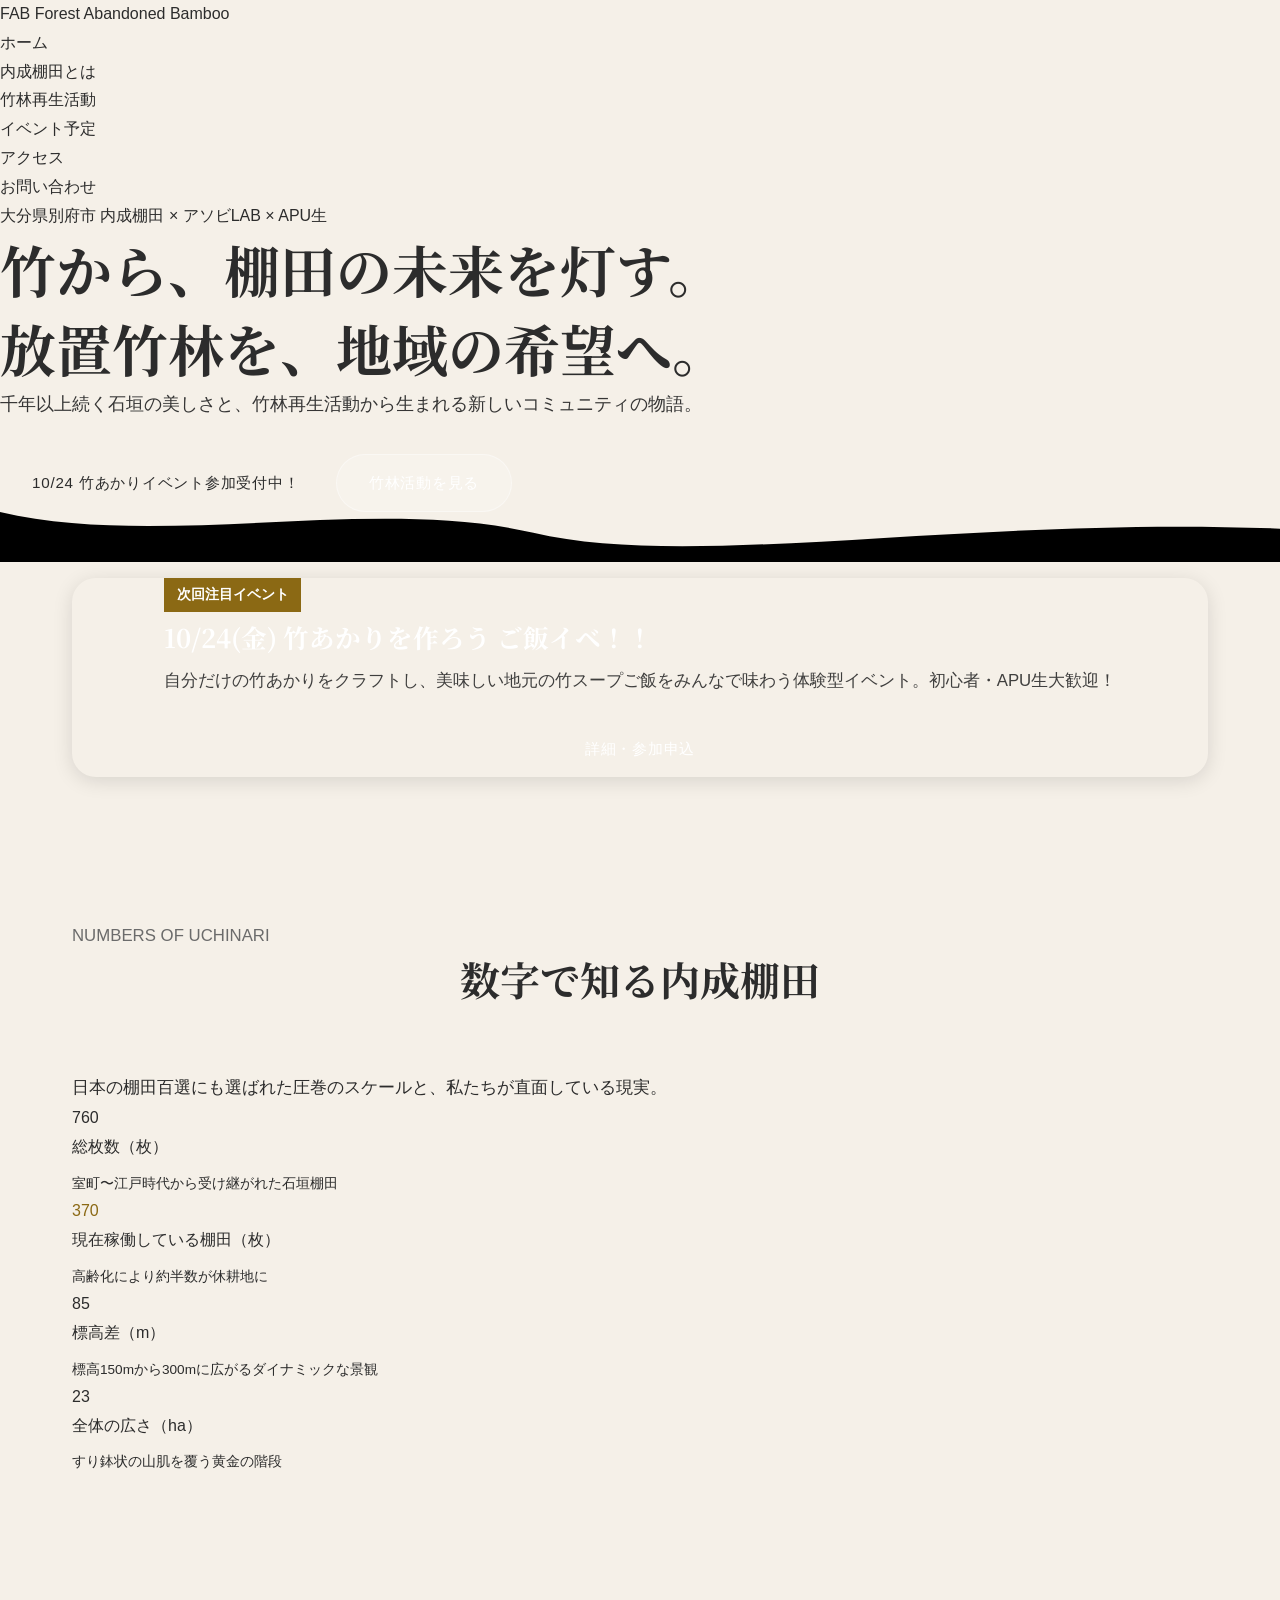
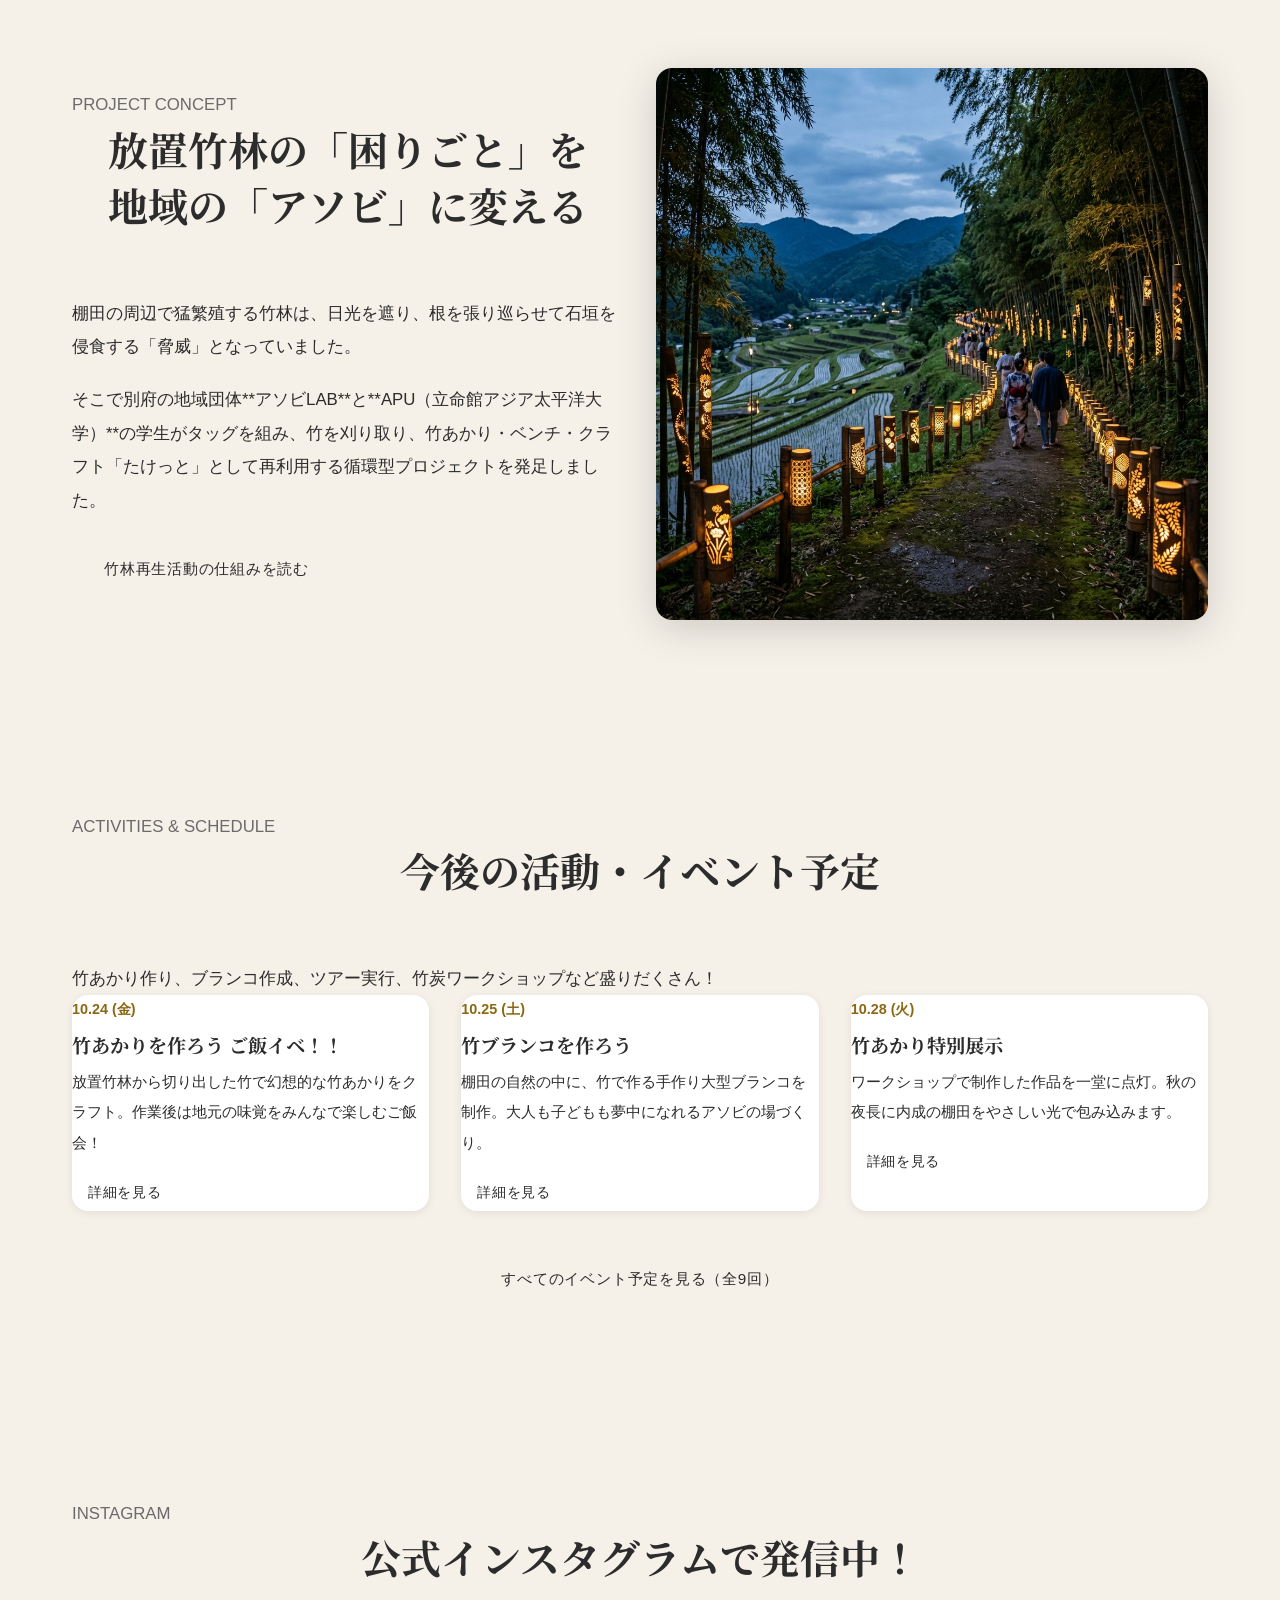
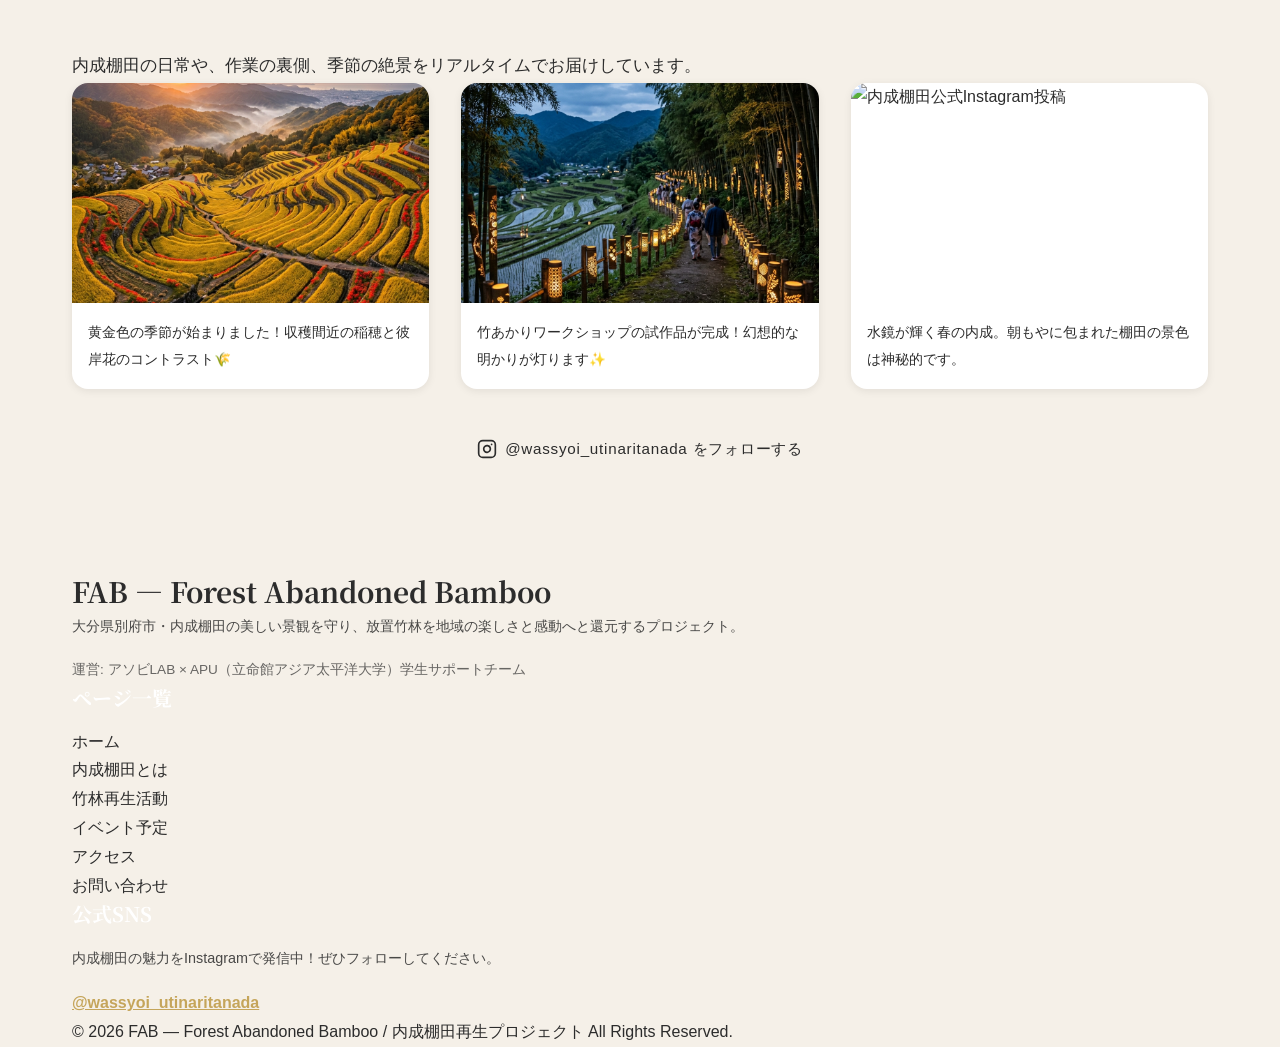
==== index.html @ a8ba5d4e "Add files via upload" ====
<!DOCTYPE html>
<html lang="ja">
<head>
  <meta charset="UTF-8">
  <meta name="viewport" content="width=device-width, initial-scale=1.0">
  <title>FAB - Forest Abandoned Bamboo | 内成棚田と竹林再生の未来</title>
  <meta name="description" content="大分県別府市・内成棚田の魅力を発信。アソビLABとAPU生が取り組む放置竹林再生と、美しい日本の原風景を未来へつなぐプロジェクト。">
  <link rel="preconnect" href="https://fonts.googleapis.com">
  <link rel="preconnect" href="https://fonts.gstatic.com" crossorigin>
  <link href="https://fonts.googleapis.com/css2?family=Noto+Serif+JP:wght@400;600;700&family=Plus+Jakarta+Sans:wght@400;600;700&display=swap" rel="stylesheet">
  <link rel="stylesheet" href="css/reset.css">
  <link rel="stylesheet" href="css/style.css">
  <link rel="stylesheet" href="css/animations.css">
  <link rel="stylesheet" href="css/responsive.css">
</head>
<body>

  <!-- Site Header -->
  <header class="site-header">
    <div class="header-container">
      <a href="index.html" class="site-logo">
        <span class="logo-main">FAB</span>
        <span class="logo-sub">Forest Abandoned Bamboo</span>
      </a>
      <button class="hamburger" aria-label="メニューを開く">
        <span></span>
        <span></span>
        <span></span>
      </button>
      <nav class="site-nav">
        <ul>
          <li><a href="index.html" class="active">ホーム</a></li>
          <li><a href="about.html">内成棚田とは</a></li>
          <li><a href="bamboo.html">竹林再生活動</a></li>
          <li><a href="events.html">イベント予定</a></li>
          <li><a href="access.html">アクセス</a></li>
          <li><a href="contact.html">お問い合わせ</a></li>
        </ul>
      </nav>
    </div>
  </header>

  <!-- Hero Section with Slideshow -->
  <section class="hero-section">
    <div class="hero-slideshow">
      <div class="slide active" style="background-image: url('images/seasons/autumn.png');"></div>
      <div class="slide" style="background-image: url('images/bamboo/lanterns.png');"></div>
      <div class="slide" style="background-image: url('images/seasons/spring.png');"></div>
    </div>
    <div class="hero-overlay"></div>
    <div class="hero-content fade-in">
      <span class="hero-subtitle">大分県別府市 内成棚田 × アソビLAB × APU生</span>
      <h1 class="hero-title">竹から、棚田の未来を灯す。<br>放置竹林を、地域の希望へ。</h1>
      <p style="margin-bottom: 2rem; font-size: 1.1rem; opacity: 0.95;">千年以上続く石垣の美しさと、竹林再生活動から生まれる新しいコミュニティの物語。</p>
      <div class="hero-cta-group">
        <a href="events.html" class="btn btn-accent pulse-badge">10/24 竹あかりイベント参加受付中！</a>
        <a href="bamboo.html" class="btn btn-secondary" style="background: rgba(255,255,255,0.2); color:#fff; border:1px solid rgba(255,255,255,0.4);">竹林活動を見る</a>
      </div>
    </div>
  </section>

  <!-- Section Divider SVG -->
  <div class="mountain-divider">
    <svg viewBox="0 0 1200 120" preserveAspectRatio="none" style="width: 100%; height: 50px; fill: var(--color-bg-light); display: block;">
      <path d="M0,0 C150,90 350,-40 500,50 C650,140 900,10 1200,40 L1200,120 L0,120 Z"></path>
    </svg>
  </div>

  <!-- Featured Notice / Banner -->
  <section class="section" style="padding-top: 1rem; padding-bottom: 3rem;">
    <div class="container">
      <div class="event-featured-box fade-in" style="background: linear-gradient(135deg, var(--color-primary-dark), var(--color-primary)); color: #fff; padding: var(--spacing-lg); border-radius: var(--radius-lg); display: flex; flex-direction: column; md:flex-direction: row; align-items: center; justify-content: space-between; gap: 1.5rem; box-shadow: var(--shadow-md);">
        <div>
          <span style="background: var(--color-accent); color: #fff; padding: 0.3rem 0.8rem; border-radius: var(--radius-pill); font-size: 0.85rem; font-weight: 700; display: inline-block; margin-bottom: 0.5rem;">次回注目イベント</span>
          <h2 style="font-size: 1.6rem; color: #fff; margin-bottom: 0.5rem;">10/24(金) 竹あかりを作ろう ご飯イベ！！</h2>
          <p style="opacity: 0.9;">自分だけの竹あかりをクラフトし、美味しい地元の竹スープご飯をみんなで味わう体験型イベント。初心者・APU生大歓迎！</p>
        </div>
        <a href="events.html" class="btn btn-accent" style="white-space: nowrap;">詳細・参加申込</a>
      </div>
    </div>
  </section>

  <!-- Uchinari Stats Section -->
  <section class="section">
    <div class="container">
      <div class="section-title-wrap fade-in">
        <span class="section-subtitle">NUMBERS OF UCHINARI</span>
        <h2 class="section-title">数字で知る内成棚田</h2>
        <p class="section-desc">日本の棚田百選にも選ばれた圧巻のスケールと、私たちが直面している現実。</p>
      </div>

      <div class="grid-4">
        <div class="stat-card fade-in fade-in-delay-1">
          <div class="stat-number" data-target="1300">0</div>
          <div class="stat-label">総枚数（枚）</div>
          <p style="font-size: 0.85rem; color: var(--color-text-muted); margin-top: 0.5rem;">室町〜江戸時代から受け継がれた石垣棚田</p>
        </div>
        <div class="stat-card fade-in fade-in-delay-2" style="border-top-color: var(--color-accent);">
          <div class="stat-number" data-target="650" style="color: var(--color-accent);">0</div>
          <div class="stat-label">現在稼働している棚田（枚）</div>
          <p style="font-size: 0.85rem; color: var(--color-text-muted); margin-top: 0.5rem;">高齢化により約半数が休耕地に</p>
        </div>
        <div class="stat-card fade-in fade-in-delay-3">
          <div class="stat-number" data-target="150">0</div>
          <div class="stat-label">標高差（m）</div>
          <p style="font-size: 0.85rem; color: var(--color-text-muted); margin-top: 0.5rem;">標高150mから300mに広がるダイナミックな景観</p>
        </div>
        <div class="stat-card fade-in fade-in-delay-4">
          <div class="stat-number" data-target="42">0</div>
          <div class="stat-label">全体の広さ（ha）</div>
          <p style="font-size: 0.85rem; color: var(--color-text-muted); margin-top: 0.5rem;">すり鉢状の山肌を覆う黄金の階段</p>
        </div>
      </div>
    </div>
  </section>

  <!-- Problem & Solution Concept Section -->
  <section class="section" style="background-color: var(--color-bg-light);">
    <div class="container">
      <div class="grid-2" style="align-items: center;">
        <div class="fade-in">
          <span class="section-subtitle">PROJECT CONCEPT</span>
          <h2 class="section-title">放置竹林の「困りごと」を<br>地域の「アソビ」に変える</h2>
          <p style="margin-bottom: 1.2rem;">棚田の周辺で猛繁殖する竹林は、日光を遮り、根を張り巡らせて石垣を侵食する「脅威」となっていました。</p>
          <p style="margin-bottom: 1.5rem;">そこで別府の地域団体**アソビLAB**と**APU（立命館アジア太平洋大学）**の学生がタッグを組み、竹を刈り取り、竹あかり・ベンチ・クラフト「たけっと」として再利用する循環型プロジェクトを発足しました。</p>
          <a href="bamboo.html" class="btn btn-primary">竹林再生活動の仕組みを読む</a>
        </div>
        <div class="fade-in fade-in-delay-2">
          <img src="images/bamboo/lanterns.png" alt="竹あかりの温かい光" style="width:100%; border-radius: var(--radius-md); box-shadow: var(--shadow-lg);">
        </div>
      </div>
    </div>
  </section>

  <!-- Upcoming Events Overview Section -->
  <section class="section">
    <div class="container">
      <div class="section-title-wrap fade-in">
        <span class="section-subtitle">ACTIVITIES & SCHEDULE</span>
        <h2 class="section-title">今後の活動・イベント予定</h2>
        <p class="section-desc">竹あかり作り、ブランコ作成、ツアー実行、竹炭ワークショップなど盛りだくさん！</p>
      </div>

      <div class="grid-3">
        <div class="card fade-in fade-in-delay-1">
          <div class="card-body">
            <span style="color: var(--color-accent); font-weight: 700; font-size: 0.9rem;">10.24 (金)</span>
            <h3 style="font-size: 1.2rem; margin: 0.5rem 0;">竹あかりを作ろう ご飯イベ！！</h3>
            <p style="font-size: 0.95rem; color: var(--color-text-muted); margin-bottom: 1rem;">放置竹林から切り出した竹で幻想的な竹あかりをクラフト。作業後は地元の味覚をみんなで楽しむご飯会！</p>
            <a href="events.html" class="btn btn-secondary" style="font-size: 0.85rem; padding: 0.4rem 1rem;">詳細を見る</a>
          </div>
        </div>

        <div class="card fade-in fade-in-delay-2">
          <div class="card-body">
            <span style="color: var(--color-accent); font-weight: 700; font-size: 0.9rem;">10.25 (土)</span>
            <h3 style="font-size: 1.2rem; margin: 0.5rem 0;">竹ブランコを作ろう</h3>
            <p style="font-size: 0.95rem; color: var(--color-text-muted); margin-bottom: 1rem;">棚田の自然の中に、竹で作る手作り大型ブランコを制作。大人も子どもも夢中になれるアソビの場づくり。</p>
            <a href="events.html" class="btn btn-secondary" style="font-size: 0.85rem; padding: 0.4rem 1rem;">詳細を見る</a>
          </div>
        </div>

        <div class="card fade-in fade-in-delay-3">
          <div class="card-body">
            <span style="color: var(--color-accent); font-weight: 700; font-size: 0.9rem;">10.28 (火)</span>
            <h3 style="font-size: 1.2rem; margin: 0.5rem 0;">竹あかり特別展示</h3>
            <p style="font-size: 0.95rem; color: var(--color-text-muted); margin-bottom: 1rem;">ワークショップで制作した作品を一堂に点灯。秋の夜長に内成の棚田をやさしい光で包み込みます。</p>
            <a href="events.html" class="btn btn-secondary" style="font-size: 0.85rem; padding: 0.4rem 1rem;">詳細を見る</a>
          </div>
        </div>
      </div>

      <div style="text-align: center; margin-top: 2.5rem;" class="fade-in">
        <a href="events.html" class="btn btn-primary">すべてのイベント予定を見る（全9回）</a>
      </div>
    </div>
  </section>

  <!-- Instagram Section -->
  <section class="section" style="background: var(--color-bg-light);">
    <div class="container">
      <div class="section-title-wrap fade-in">
        <span class="section-subtitle">INSTAGRAM</span>
        <h2 class="section-title">公式インスタグラムで発信中！</h2>
        <p class="section-desc">内成棚田の日常や、作業の裏側、季節の絶景をリアルタイムでお届けしています。</p>
      </div>

      <div class="grid-3 fade-in" style="margin-bottom: 2rem;">
        <div style="background: #fff; border-radius: var(--radius-md); overflow: hidden; box-shadow: var(--shadow-sm);">
          <img src="images/seasons/autumn.png" alt="内成棚田公式Instagram投稿" style="width: 100%; height: 220px; object-fit: cover;">
          <div style="padding: 1rem;">
            <p style="font-size: 0.85rem; color: var(--color-text-muted);">黄金色の季節が始まりました！収穫間近の稲穂と彼岸花のコントラスト🌾</p>
          </div>
        </div>
        <div style="background: #fff; border-radius: var(--radius-md); overflow: hidden; box-shadow: var(--shadow-sm);">
          <img src="images/bamboo/lanterns.png" alt="内成棚田公式Instagram投稿" style="width: 100%; height: 220px; object-fit: cover;">
          <div style="padding: 1rem;">
            <p style="font-size: 0.85rem; color: var(--color-text-muted);">竹あかりワークショップの試作品が完成！幻想的な明かりが灯ります✨</p>
          </div>
        </div>
        <div style="background: #fff; border-radius: var(--radius-md); overflow: hidden; box-shadow: var(--shadow-sm);">
          <img src="images/seasons/spring.png" alt="内成棚田公式Instagram投稿" style="width: 100%; height: 220px; object-fit: cover;">
          <div style="padding: 1rem;">
            <p style="font-size: 0.85rem; color: var(--color-text-muted);">水鏡が輝く春の内成。朝もやに包まれた棚田の景色は神秘的です。</p>
          </div>
        </div>
      </div>

      <div style="text-align: center;" class="fade-in">
        <a href="https://www.instagram.com/wassyoi_utinaritanada/" target="_blank" rel="noopener noreferrer" class="btn btn-accent" style="display: inline-flex; align-items: center; gap: 0.5rem;">
          <svg width="20" height="20" viewBox="0 0 24 24" fill="none" stroke="currentColor" stroke-width="2" stroke-linecap="round" stroke-linejoin="round"><rect x="2" y="2" width="20" height="20" rx="5" ry="5"></rect><path d="M16 11.37A4 4 0 1 1 12.63 8 4 4 0 0 1 16 11.37z"></path><line x1="17.5" y1="6.5" x2="17.51" y2="6.5"></line></svg>
          @wassyoi_utinaritanada をフォローする
        </a>
      </div>
    </div>
  </section>

  <!-- Site Footer -->
  <footer class="site-footer">
    <div class="container">
      <div class="footer-grid">
        <div>
          <h3 class="footer-title">FAB — Forest Abandoned Bamboo</h3>
          <p style="font-size: 0.9rem; opacity: 0.85; margin-bottom: 1rem;">
            大分県別府市・内成棚田の美しい景観を守り、放置竹林を地域の楽しさと感動へと還元するプロジェクト。
          </p>
          <p style="font-size: 0.85rem; opacity: 0.7;">運営: アソビLAB × APU（立命館アジア太平洋大学）学生サポートチーム</p>
        </div>
        <div>
          <h4 style="color: #fff; margin-bottom: 1rem;">ページ一覧</h4>
          <ul class="footer-links">
            <li><a href="index.html">ホーム</a></li>
            <li><a href="about.html">内成棚田とは</a></li>
            <li><a href="bamboo.html">竹林再生活動</a></li>
            <li><a href="events.html">イベント予定</a></li>
            <li><a href="access.html">アクセス</a></li>
            <li><a href="contact.html">お問い合わせ</a></li>
          </ul>
        </div>
        <div>
          <h4 style="color: #fff; margin-bottom: 1rem;">公式SNS</h4>
          <p style="font-size: 0.9rem; opacity: 0.85; margin-bottom: 1rem;">内成棚田の魅力をInstagramで発信中！ぜひフォローしてください。</p>
          <a href="https://www.instagram.com/wassyoi_utinaritanada/" target="_blank" rel="noopener noreferrer" style="color: var(--color-accent-light); font-weight: 700; text-decoration: underline;">
            @wassyoi_utinaritanada
          </a>
        </div>
      </div>
      <div class="footer-bottom">
        &copy; 2026 FAB — Forest Abandoned Bamboo / 内成棚田再生プロジェクト All Rights Reserved.
      </div>
    </div>
  </footer>

  <script src="js/main.js"></script>
</body>
</html>
---- css/style.css ----
/* ============================================
   FAB — Forest Abandoned Bamboo
   Design System & Main Styles
   ============================================ */

/* --- Design Tokens --- */
:root {
  /* Colors */
  --color-primary: #2D5016;
  --color-primary-light: #5A8F3C;
  --color-primary-lighter: #7AB556;
  --color-bamboo: #6B9B37;
  --color-accent: #8B6914;
  --color-accent-light: #C5A55A;
  --color-bg-main: #F5F0E8;
  --color-bg-sub: #EAF2E3;
  --color-bg-dark: #1a2e0a;
  --color-text: #2C2C2C;
  --color-text-light: #6B6B6B;
  --color-white: #FFFFFF;
  --color-gold: #C5A55A;
  --color-red: #C44D3E;

  /* Typography */
  --font-serif: 'Noto Serif JP', serif;
  --font-sans: 'Noto Sans JP', sans-serif;
  --font-display: 'Playfair Display', serif;

  /* Spacing */
  --space-xs: 0.5rem;
  --space-sm: 1rem;
  --space-md: 2rem;
  --space-lg: 4rem;
  --space-xl: 6rem;
  --space-xxl: 8rem;

  /* Shadows */
  --shadow-sm: 0 2px 8px rgba(0,0,0,0.08);
  --shadow-md: 0 4px 20px rgba(0,0,0,0.12);
  --shadow-lg: 0 8px 40px rgba(0,0,0,0.16);

  /* Border Radius */
  --radius-sm: 8px;
  --radius-md: 16px;
  --radius-lg: 24px;
  --radius-full: 9999px;

  /* Transitions */
  --transition-fast: 0.2s ease;
  --transition-normal: 0.4s ease;
  --transition-slow: 0.6s ease;
}

/* --- Base --- */
body {
  font-family: var(--font-sans);
  font-weight: 400;
  color: var(--color-text);
  background-color: var(--color-bg-main);
  font-size: 16px;
  overflow-x: hidden;
}

/* --- Typography --- */
h1, h2, h3, h4 {
  font-family: var(--font-serif);
  font-weight: 700;
  line-height: 1.4;
}

h1 { font-size: clamp(2rem, 5vw, 3.5rem); }
h2 { font-size: clamp(1.5rem, 3.5vw, 2.5rem); }
h3 { font-size: clamp(1.2rem, 2.5vw, 1.75rem); }
h4 { font-size: clamp(1rem, 2vw, 1.25rem); }

p {
  font-size: clamp(0.9rem, 1.5vw, 1.05rem);
  line-height: 2;
  color: var(--color-text);
}

.text-en {
  font-family: var(--font-display);
  font-style: italic;
  color: var(--color-primary-light);
  letter-spacing: 0.05em;
}

.text-accent {
  color: var(--color-accent);
  font-weight: 700;
}

.text-center { text-align: center; }
.text-gold { color: var(--color-gold); }

/* --- Layout --- */
.container {
  max-width: 1200px;
  margin: 0 auto;
  padding: 0 var(--space-md);
}

.container--narrow {
  max-width: 800px;
}

.section {
  padding: var(--space-xl) 0;
  position: relative;
}

.section--cream {
  background-color: var(--color-bg-main);
}

.section--green {
  background-color: var(--color-bg-sub);
}

.section--dark {
  background-color: var(--color-bg-dark);
  color: var(--color-white);
}

.section--dark p {
  color: rgba(255,255,255,0.85);
}

/* --- Section Title --- */
.section-title {
  text-align: center;
  margin-bottom: var(--space-lg);
}

.section-title__en {
  font-family: var(--font-display);
  font-size: clamp(0.85rem, 1.5vw, 1rem);
  color: var(--color-primary-light);
  letter-spacing: 0.15em;
  text-transform: uppercase;
  display: block;
  margin-bottom: var(--space-xs);
  font-style: italic;
}

.section-title__jp {
  font-family: var(--font-serif);
  font-size: clamp(1.5rem, 3.5vw, 2.5rem);
  color: var(--color-primary);
  display: block;
  position: relative;
}

.section-title__jp::after {
  content: '';
  display: block;
  width: 60px;
  height: 3px;
  background: linear-gradient(90deg, var(--color-bamboo), var(--color-accent-light));
  margin: var(--space-sm) auto 0;
  border-radius: var(--radius-full);
}

.section--dark .section-title__jp {
  color: var(--color-white);
}

.section--dark .section-title__en {
  color: var(--color-accent-light);
}

.section-subtitle {
  text-align: center;
  font-size: clamp(0.9rem, 1.5vw, 1.05rem);
  color: var(--color-text-light);
  margin-top: calc(-1 * var(--space-md));
  margin-bottom: var(--space-lg);
  line-height: 1.8;
}

/* --- Navigation --- */
.nav {
  position: fixed;
  top: 0;
  left: 0;
  right: 0;
  z-index: 1000;
  transition: background-color var(--transition-normal), box-shadow var(--transition-normal);
  padding: var(--space-sm) 0;
}

.nav--scrolled {
  background-color: rgba(255, 255, 255, 0.95);
  backdrop-filter: blur(10px);
  box-shadow: var(--shadow-sm);
  padding: var(--space-xs) 0;
}

.nav__inner {
  max-width: 1200px;
  margin: 0 auto;
  padding: 0 var(--space-md);
  display: flex;
  align-items: center;
  justify-content: space-between;
}

.nav__logo {
  display: flex;
  align-items: baseline;
  gap: 0.5rem;
  z-index: 1001;
}

.nav__logo-en {
  font-family: var(--font-display);
  font-size: 1.8rem;
  font-weight: 700;
  color: var(--color-white);
  letter-spacing: 0.05em;
  transition: color var(--transition-normal);
}

.nav--scrolled .nav__logo-en {
  color: var(--color-primary);
}

.nav__logo-jp {
  font-family: var(--font-sans);
  font-size: 0.75rem;
  color: rgba(255,255,255,0.8);
  transition: color var(--transition-normal);
}

.nav--scrolled .nav__logo-jp {
  color: var(--color-text-light);
}

.nav__list {
  display: flex;
  gap: var(--space-md);
}

.nav__link {
  font-size: 0.9rem;
  font-weight: 500;
  color: var(--color-white);
  position: relative;
  padding: 0.25rem 0;
  transition: color var(--transition-fast);
}

.nav--scrolled .nav__link {
  color: var(--color-text);
}

.nav__link::after {
  content: '';
  position: absolute;
  bottom: 0;
  left: 0;
  width: 0;
  height: 2px;
  background: var(--color-bamboo);
  transition: width var(--transition-normal);
}

.nav__link:hover::after,
.nav__link--active::after {
  width: 100%;
}

.nav__link:hover {
  color: var(--color-bamboo);
}

/* Hamburger */
.nav__hamburger {
  display: none;
  flex-direction: column;
  gap: 5px;
  z-index: 1001;
  padding: 8px;
}

.nav__hamburger span {
  display: block;
  width: 24px;
  height: 2px;
  background-color: var(--color-white);
  transition: all var(--transition-normal);
}

.nav--scrolled .nav__hamburger span {
  background-color: var(--color-text);
}

.nav__hamburger.active span:nth-child(1) {
  transform: rotate(45deg) translate(5px, 5px);
}

.nav__hamburger.active span:nth-child(2) {
  opacity: 0;
}

.nav__hamburger.active span:nth-child(3) {
  transform: rotate(-45deg) translate(5px, -5px);
}

/* --- Hero --- */
.hero {
  position: relative;
  height: 100vh;
  min-height: 600px;
  display: flex;
  align-items: center;
  justify-content: center;
  overflow: hidden;
}

.hero__slide {
  position: absolute;
  top: 0;
  left: 0;
  width: 100%;
  height: 100%;
  background-size: cover;
  background-position: center;
  opacity: 0;
  transition: opacity 1.5s ease;
}

.hero__slide.active {
  opacity: 1;
}

.hero__overlay {
  position: absolute;
  top: 0;
  left: 0;
  width: 100%;
  height: 100%;
  background: linear-gradient(
    to bottom,
    rgba(0,0,0,0.3) 0%,
    rgba(0,0,0,0.1) 40%,
    rgba(0,0,0,0.4) 100%
  );
  z-index: 1;
}

.hero__content {
  position: relative;
  z-index: 2;
  text-align: center;
  color: var(--color-white);
  padding: var(--space-md);
}

.hero__title {
  font-family: var(--font-serif);
  font-size: clamp(2rem, 6vw, 4rem);
  font-weight: 700;
  line-height: 1.4;
  text-shadow: 0 2px 20px rgba(0,0,0,0.3);
  margin-bottom: var(--space-sm);
  letter-spacing: 0.1em;
}

.hero__subtitle {
  font-family: var(--font-sans);
  font-size: clamp(1rem, 2vw, 1.3rem);
  font-weight: 300;
  text-shadow: 0 1px 10px rgba(0,0,0,0.3);
  letter-spacing: 0.15em;
  margin-bottom: var(--space-xs);
}

.hero__logo-text {
  font-family: var(--font-display);
  font-size: clamp(1.2rem, 2.5vw, 1.8rem);
  font-weight: 400;
  font-style: italic;
  color: var(--color-accent-light);
  text-shadow: 0 1px 10px rgba(0,0,0,0.3);
  margin-top: var(--space-sm);
}

.hero__scroll {
  position: absolute;
  bottom: 40px;
  left: 50%;
  transform: translateX(-50%);
  z-index: 2;
  display: flex;
  flex-direction: column;
  align-items: center;
  gap: 8px;
  color: var(--color-white);
  font-size: 0.75rem;
  letter-spacing: 0.1em;
}

.hero__scroll-arrow {
  width: 20px;
  height: 20px;
  border-right: 2px solid var(--color-white);
  border-bottom: 2px solid var(--color-white);
  transform: rotate(45deg);
  animation: bounce 2s infinite;
}

/* Page Hero (smaller) */
.hero--page {
  height: 50vh;
  min-height: 400px;
}

.hero--page .hero__title {
  font-size: clamp(1.8rem, 4vw, 3rem);
}

/* --- Wave Divider --- */
.wave-divider {
  position: relative;
  width: 100%;
  overflow: hidden;
  line-height: 0;
  margin-top: -1px;
}

.wave-divider svg {
  width: 100%;
  height: 80px;
  display: block;
}

/* --- Cards --- */
.card-grid {
  display: grid;
  grid-template-columns: repeat(auto-fit, minmax(320px, 1fr));
  gap: var(--space-md);
}

.card-grid--3 {
  grid-template-columns: repeat(3, 1fr);
}

.card {
  background: var(--color-white);
  border-radius: var(--radius-md);
  overflow: hidden;
  box-shadow: var(--shadow-sm);
  transition: transform var(--transition-normal), box-shadow var(--transition-normal);
}

.card:hover {
  transform: translateY(-8px);
  box-shadow: var(--shadow-lg);
}

.card__image {
  width: 100%;
  height: 220px;
  object-fit: cover;
}

.card__body {
  padding: var(--space-md);
}

.card__tag {
  display: inline-block;
  font-size: 0.75rem;
  font-weight: 500;
  padding: 4px 12px;
  border-radius: var(--radius-full);
  background: var(--color-bg-sub);
  color: var(--color-primary);
  margin-bottom: var(--space-xs);
}

.card__title {
  font-family: var(--font-serif);
  font-size: 1.2rem;
  margin-bottom: var(--space-xs);
  color: var(--color-primary);
}

.card__text {
  font-size: 0.9rem;
  color: var(--color-text-light);
  line-height: 1.8;
}

.card__link {
  display: inline-flex;
  align-items: center;
  gap: 6px;
  margin-top: var(--space-sm);
  color: var(--color-primary-light);
  font-weight: 500;
  font-size: 0.9rem;
  transition: gap var(--transition-fast);
}

.card__link:hover {
  gap: 12px;
}

.card__link::after {
  content: '→';
}

/* --- Buttons --- */
.btn {
  display: inline-flex;
  align-items: center;
  justify-content: center;
  gap: 8px;
  padding: 14px 32px;
  border-radius: var(--radius-full);
  font-weight: 500;
  font-size: 0.95rem;
  transition: all var(--transition-normal);
  cursor: pointer;
  letter-spacing: 0.05em;
}

.btn--primary {
  background: var(--color-primary);
  color: var(--color-white);
}

.btn--primary:hover {
  background: var(--color-primary-light);
  transform: translateY(-2px);
  box-shadow: 0 4px 15px rgba(45, 80, 22, 0.3);
}

.btn--accent {
  background: linear-gradient(135deg, var(--color-accent), var(--color-gold));
  color: var(--color-white);
}

.btn--accent:hover {
  transform: translateY(-2px);
  box-shadow: 0 4px 15px rgba(139, 105, 20, 0.3);
}

.btn--outline {
  border: 2px solid var(--color-primary);
  color: var(--color-primary);
  background: transparent;
}

.btn--outline:hover {
  background: var(--color-primary);
  color: var(--color-white);
}

.btn--large {
  padding: 18px 48px;
  font-size: 1.1rem;
}

.btn--white {
  background: var(--color-white);
  color: var(--color-primary);
}

.btn--white:hover {
  background: var(--color-bg-sub);
  transform: translateY(-2px);
}

.btn-group {
  display: flex;
  gap: var(--space-sm);
  justify-content: center;
  flex-wrap: wrap;
}

/* --- Stats / Counter --- */
.stats {
  display: grid;
  grid-template-columns: repeat(4, 1fr);
  gap: var(--space-md);
  text-align: center;
}

.stat__number {
  font-family: var(--font-display);
  font-size: clamp(2.5rem, 5vw, 4rem);
  font-weight: 700;
  color: var(--color-primary);
  line-height: 1.2;
}

.stat__unit {
  font-family: var(--font-sans);
  font-size: 1rem;
  color: var(--color-primary-light);
}

.stat__label {
  font-size: 0.9rem;
  color: var(--color-text-light);
  margin-top: var(--space-xs);
}

.section--dark .stat__number {
  color: var(--color-accent-light);
}

.section--dark .stat__unit {
  color: var(--color-white);
}

.section--dark .stat__label {
  color: rgba(255,255,255,0.7);
}

/* --- Event Banner --- */
.event-banner {
  background: linear-gradient(135deg, var(--color-primary) 0%, var(--color-bamboo) 100%);
  border-radius: var(--radius-lg);
  padding: var(--space-lg);
  color: var(--color-white);
  text-align: center;
  position: relative;
  overflow: hidden;
}

.event-banner::before {
  content: '🎋';
  position: absolute;
  top: -20px;
  right: -20px;
  font-size: 120px;
  opacity: 0.1;
}

.event-banner__date {
  font-family: var(--font-display);
  font-size: clamp(1rem, 2vw, 1.3rem);
  color: var(--color-accent-light);
  margin-bottom: var(--space-xs);
}

.event-banner__title {
  font-family: var(--font-serif);
  font-size: clamp(1.5rem, 3.5vw, 2.5rem);
  margin-bottom: var(--space-sm);
}

.event-banner__text {
  font-size: 1rem;
  opacity: 0.9;
  margin-bottom: var(--space-md);
  line-height: 1.8;
}

/* --- Timeline --- */
.timeline {
  position: relative;
  padding: var(--space-md) 0;
}

.timeline::before {
  content: '';
  position: absolute;
  left: 50%;
  top: 0;
  bottom: 0;
  width: 2px;
  background: linear-gradient(to bottom, var(--color-bamboo), var(--color-accent-light));
  transform: translateX(-50%);
}

.timeline__item {
  display: flex;
  align-items: flex-start;
  margin-bottom: var(--space-lg);
  position: relative;
}

.timeline__item:nth-child(odd) {
  flex-direction: row-reverse;
}

.timeline__dot {
  position: absolute;
  left: 50%;
  transform: translateX(-50%);
  width: 16px;
  height: 16px;
  border-radius: 50%;
  background: var(--color-bamboo);
  border: 3px solid var(--color-white);
  box-shadow: var(--shadow-sm);
  z-index: 1;
}

.timeline__content {
  width: 45%;
  background: var(--color-white);
  border-radius: var(--radius-md);
  padding: var(--space-md);
  box-shadow: var(--shadow-sm);
}

.timeline__year {
  font-family: var(--font-display);
  font-size: 1.5rem;
  color: var(--color-primary-light);
  margin-bottom: var(--space-xs);
}

/* --- Schedule --- */
.schedule {
  background: var(--color-white);
  border-radius: var(--radius-lg);
  overflow: hidden;
  box-shadow: var(--shadow-md);
}

.schedule__month {
  padding: var(--space-sm) var(--space-md);
  background: var(--color-primary);
  color: var(--color-white);
  font-family: var(--font-serif);
  font-size: 1.2rem;
}

.schedule__item {
  display: flex;
  align-items: center;
  gap: var(--space-md);
  padding: var(--space-sm) var(--space-md);
  border-bottom: 1px solid rgba(0,0,0,0.05);
  transition: background var(--transition-fast);
}

.schedule__item:hover {
  background: var(--color-bg-sub);
}

.schedule__item--highlight {
  background: linear-gradient(90deg, rgba(107, 155, 55, 0.1) 0%, transparent 100%);
  border-left: 4px solid var(--color-bamboo);
}

.schedule__date {
  font-family: var(--font-display);
  font-size: 1.3rem;
  font-weight: 700;
  color: var(--color-primary);
  min-width: 60px;
  text-align: center;
}

.schedule__info {
  flex: 1;
}

.schedule__event-name {
  font-weight: 700;
  font-size: 1rem;
}

.schedule__event-tag {
  display: inline-block;
  font-size: 0.7rem;
  padding: 2px 8px;
  border-radius: var(--radius-full);
  background: var(--color-red);
  color: var(--color-white);
  margin-left: 8px;
  font-weight: 700;
}

.schedule__event-desc {
  font-size: 0.85rem;
  color: var(--color-text-light);
}

/* --- Photo Band --- */
.photo-band {
  display: flex;
  gap: var(--space-sm);
  overflow-x: auto;
  padding: var(--space-sm) 0;
  scroll-snap-type: x mandatory;
  -webkit-overflow-scrolling: touch;
}

.photo-band::-webkit-scrollbar {
  display: none;
}

.photo-band__item {
  flex: 0 0 300px;
  height: 200px;
  border-radius: var(--radius-md);
  overflow: hidden;
  scroll-snap-align: start;
  position: relative;
}

.photo-band__item img {
  width: 100%;
  height: 100%;
  object-fit: cover;
  transition: transform var(--transition-slow);
}

.photo-band__item:hover img {
  transform: scale(1.05);
}

.photo-band__label {
  position: absolute;
  bottom: 0;
  left: 0;
  right: 0;
  padding: var(--space-xs) var(--space-sm);
  background: linear-gradient(transparent, rgba(0,0,0,0.6));
  color: var(--color-white);
  font-size: 0.85rem;
}

/* --- Parallax Section --- */
.parallax {
  background-attachment: fixed;
  background-size: cover;
  background-position: center;
  min-height: 400px;
  display: flex;
  align-items: center;
  justify-content: center;
  position: relative;
}

.parallax__overlay {
  position: absolute;
  inset: 0;
  background: rgba(0,0,0,0.45);
}

.parallax__content {
  position: relative;
  z-index: 1;
  text-align: center;
  color: var(--color-white);
  padding: var(--space-lg) var(--space-md);
}

.parallax__content h2 {
  font-size: clamp(1.5rem, 4vw, 2.5rem);
  margin-bottom: var(--space-sm);
  text-shadow: 0 2px 10px rgba(0,0,0,0.3);
}

.parallax__content p {
  color: rgba(255,255,255,0.9);
  font-size: clamp(1rem, 1.8vw, 1.2rem);
}

/* --- Intro Text --- */
.intro {
  text-align: center;
  padding: var(--space-xl) var(--space-md);
}

.intro__text {
  font-family: var(--font-serif);
  font-size: clamp(1rem, 2vw, 1.3rem);
  line-height: 2.5;
  color: var(--color-text);
  letter-spacing: 0.1em;
}

.intro__text span {
  color: var(--color-primary);
  font-weight: 700;
}

/* --- Feature Image + Text --- */
.feature {
  display: grid;
  grid-template-columns: 1fr 1fr;
  gap: var(--space-lg);
  align-items: center;
  margin-bottom: var(--space-xl);
}

.feature--reverse {
  direction: rtl;
}

.feature--reverse > * {
  direction: ltr;
}

.feature__image {
  border-radius: var(--radius-lg);
  overflow: hidden;
  box-shadow: var(--shadow-md);
}

.feature__image img {
  width: 100%;
  height: 400px;
  object-fit: cover;
  transition: transform var(--transition-slow);
}

.feature__image:hover img {
  transform: scale(1.03);
}

.feature__text h3 {
  color: var(--color-primary);
  margin-bottom: var(--space-sm);
}

/* --- Instagram CTA --- */
.instagram-cta {
  display: flex;
  align-items: center;
  justify-content: center;
  gap: var(--space-sm);
  padding: var(--space-md);
  background: linear-gradient(135deg, #f09433, #e6683c, #dc2743, #cc2366, #bc1888);
  border-radius: var(--radius-md);
  color: var(--color-white);
  font-weight: 500;
  transition: transform var(--transition-fast), box-shadow var(--transition-fast);
}

.instagram-cta:hover {
  transform: translateY(-3px);
  box-shadow: var(--shadow-lg);
}

.instagram-cta__icon {
  width: 28px;
  height: 28px;
}

/* --- Footer --- */
.footer {
  background-color: var(--color-bg-dark);
  color: rgba(255,255,255,0.8);
  padding: var(--space-xl) 0 var(--space-md);
}

.footer__inner {
  display: grid;
  grid-template-columns: 2fr 1fr 1fr;
  gap: var(--space-lg);
  margin-bottom: var(--space-lg);
}

.footer__logo-en {
  font-family: var(--font-display);
  font-size: 2rem;
  font-weight: 700;
  color: var(--color-white);
  display: block;
  margin-bottom: var(--space-xs);
}

.footer__logo-jp {
  font-size: 0.8rem;
  color: rgba(255,255,255,0.5);
  display: block;
  margin-bottom: var(--space-sm);
}

.footer__desc {
  font-size: 0.85rem;
  line-height: 1.8;
  color: rgba(255,255,255,0.6);
}

.footer__nav h3,
.footer__links h3 {
  font-size: 0.9rem;
  font-weight: 700;
  color: var(--color-white);
  margin-bottom: var(--space-sm);
}

.footer__nav ul li,
.footer__links ul li {
  margin-bottom: var(--space-xs);
}

.footer__nav a,
.footer__links a {
  font-size: 0.85rem;
  color: rgba(255,255,255,0.6);
  transition: color var(--transition-fast);
}

.footer__nav a:hover,
.footer__links a:hover {
  color: var(--color-bamboo);
}

.footer__bottom {
  border-top: 1px solid rgba(255,255,255,0.1);
  padding-top: var(--space-md);
  text-align: center;
  font-size: 0.8rem;
  color: rgba(255,255,255,0.4);
}

/* --- Misc --- */
.badge {
  display: inline-flex;
  align-items: center;
  gap: 6px;
  padding: 6px 16px;
  border-radius: var(--radius-full);
  font-size: 0.8rem;
  font-weight: 500;
}

.badge--gold {
  background: linear-gradient(135deg, var(--color-gold), #D4AF37);
  color: var(--color-white);
}

.badge--green {
  background: var(--color-bg-sub);
  color: var(--color-primary);
}

.concept-image {
  border-radius: var(--radius-lg);
  overflow: hidden;
  box-shadow: var(--shadow-lg);
  border: 4px solid var(--color-white);
}

.concept-image img {
  width: 100%;
  height: auto;
}

/* Image placeholder for user photos */
.img-placeholder {
  width: 100%;
  height: 100%;
  background: linear-gradient(135deg, var(--color-bg-sub) 0%, var(--color-bg-main) 100%);
  display: flex;
  align-items: center;
  justify-content: center;
  color: var(--color-text-light);
  font-size: 0.9rem;
}

/* Highlight box */
.highlight-box {
  background: var(--color-white);
  border-radius: var(--radius-md);
  padding: var(--space-md);
  border-left: 4px solid var(--color-bamboo);
  box-shadow: var(--shadow-sm);
}

.highlight-box--warning {
  border-left-color: var(--color-red);
  background: #FFF8F6;
}

/* Grid utilities */
.grid-2 {
  display: grid;
  grid-template-columns: 1fr 1fr;
  gap: var(--space-md);
}

.grid-3 {
  display: grid;
  grid-template-columns: repeat(3, 1fr);
  gap: var(--space-md);
}
---- css/animations.css ----
/* ============================================
   FAB — Forest Abandoned Bamboo
   Animations & Keyframes
   ============================================ */

/* Fade In Base */
.fade-in {
  opacity: 0;
  transform: translateY(30px);
  transition: opacity 0.8s cubic-bezier(0.16, 1, 0.3, 1), transform 0.8s cubic-bezier(0.16, 1, 0.3, 1);
}

.fade-in.is-visible {
  opacity: 1;
  transform: translateY(0);
}

/* Stagger Delays for Grid Items */
.fade-in-delay-1 { transition-delay: 0.1s; }
.fade-in-delay-2 { transition-delay: 0.2s; }
.fade-in-delay-3 { transition-delay: 0.3s; }
.fade-in-delay-4 { transition-delay: 0.4s; }

/* Pulse Animation for Highlights */
@keyframes pulseGlow {
  0% {
    box-shadow: 0 0 0 0 rgba(199, 107, 36, 0.4);
  }
  70% {
    box-shadow: 0 0 0 15px rgba(199, 107, 36, 0);
  }
  100% {
    box-shadow: 0 0 0 0 rgba(199, 107, 36, 0);
  }
}

.pulse-badge {
  animation: pulseGlow 2s infinite;
}

/* Floating Leaf Animation */
@keyframes floatSoft {
  0%, 100% { transform: translateY(0) rotate(0deg); }
  50% { transform: translateY(-10px) rotate(3deg); }
}

.floating-element {
  animation: floatSoft 4s ease-in-out infinite;
}
---- css/responsive.css ----
/* ============================================
   FAB — Forest Abandoned Bamboo
   Responsive Stylesheet
   ============================================ */

/* Mobile First Adjustments */
@media (max-width: 768px) {
  .site-nav {
    display: none;
    position: absolute;
    top: 100%;
    left: 0;
    width: 100%;
    background-color: rgba(255, 255, 255, 0.98);
    backdrop-filter: blur(10px);
    padding: var(--spacing-md);
    box-shadow: var(--shadow-md);
  }

  .site-nav.is-active {
    display: block;
  }

  .site-nav ul {
    flex-direction: column;
    gap: var(--spacing-sm);
  }

  .hamburger {
    display: flex;
  }

  .hero-title {
    font-size: 2.2rem;
  }

  .section-title {
    font-size: 1.8rem;
  }

  .grid-2, .grid-3, .grid-4 {
    grid-template-columns: 1fr;
  }

  .stat-number {
    font-size: 2.5rem;
  }

  .cta-box {
    padding: var(--spacing-md);
  }

  .timeline::before {
    left: 20px;
  }

  .timeline-item {
    padding-left: 50px;
  }

  .timeline-marker {
    left: 12px;
  }
}

@media (min-width: 769px) and (max-width: 1024px) {
  .grid-3, .grid-4 {
    grid-template-columns: repeat(2, 1fr);
  }
}
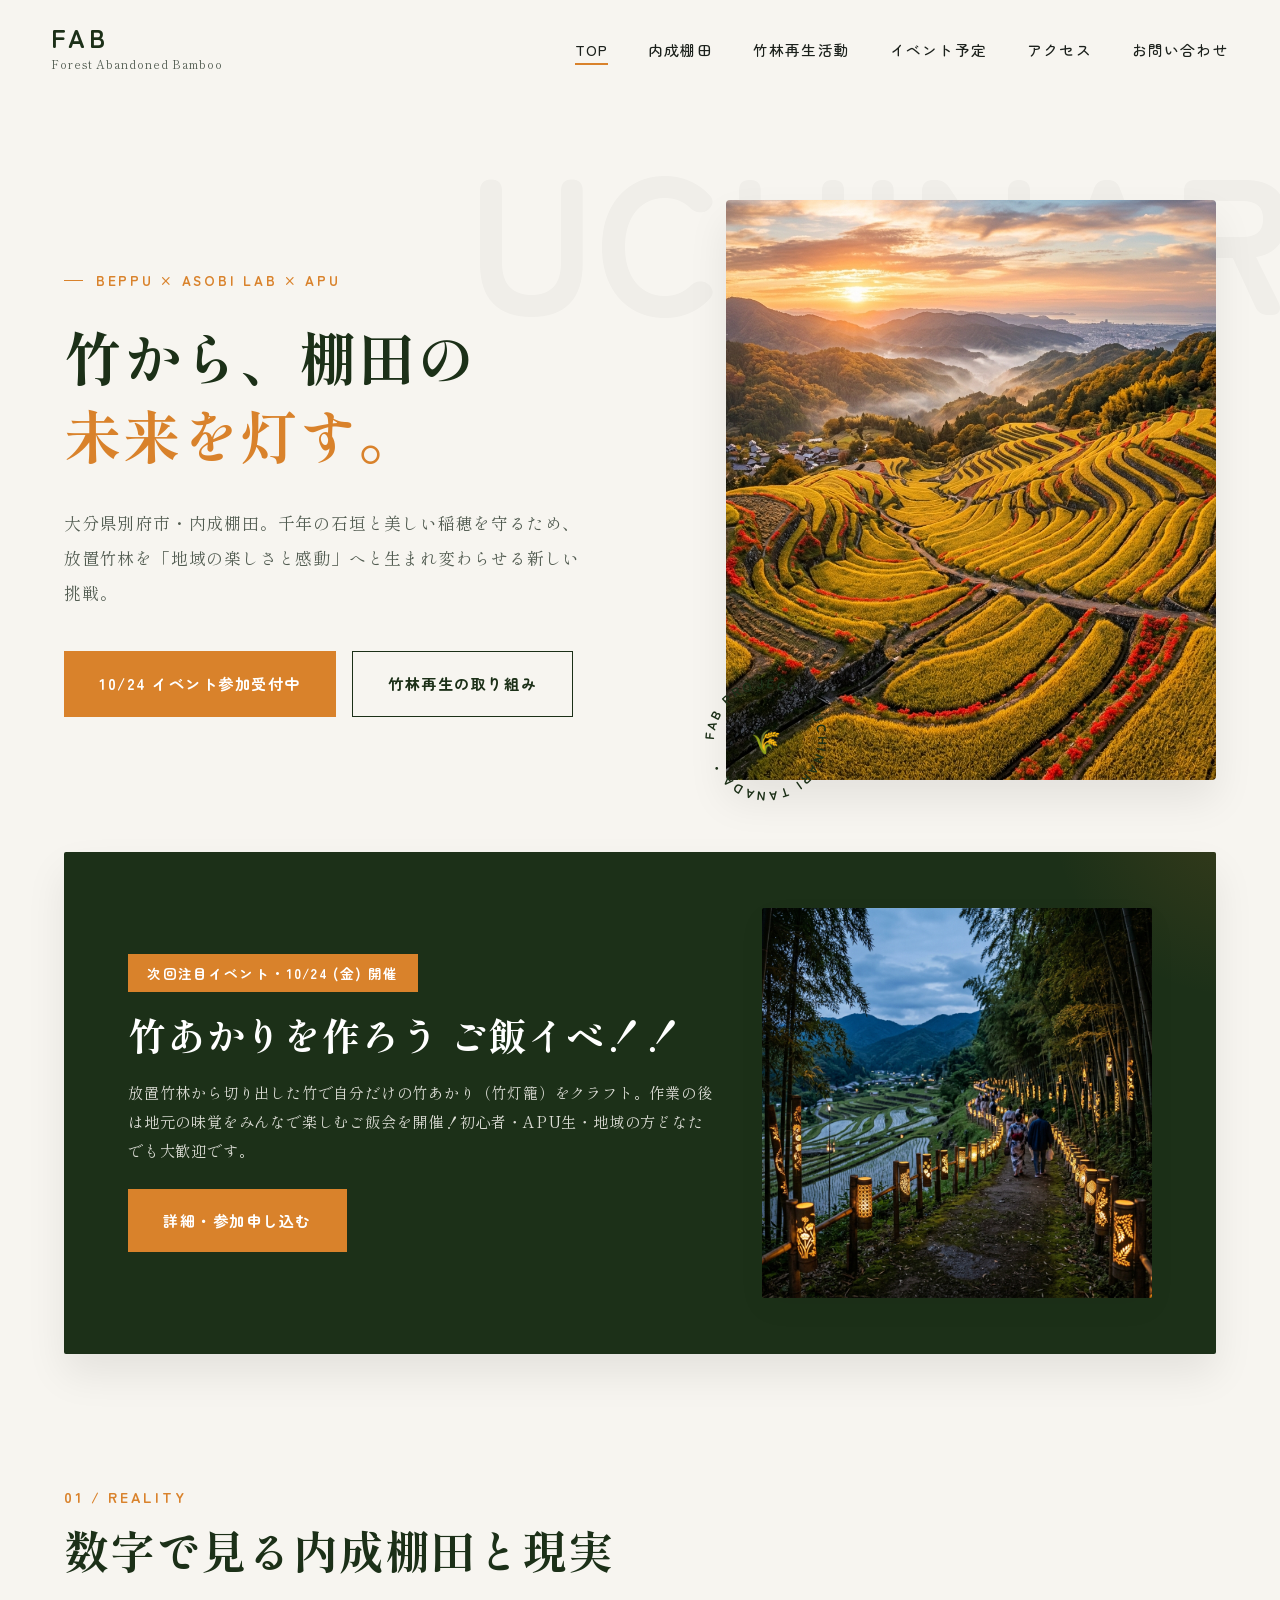
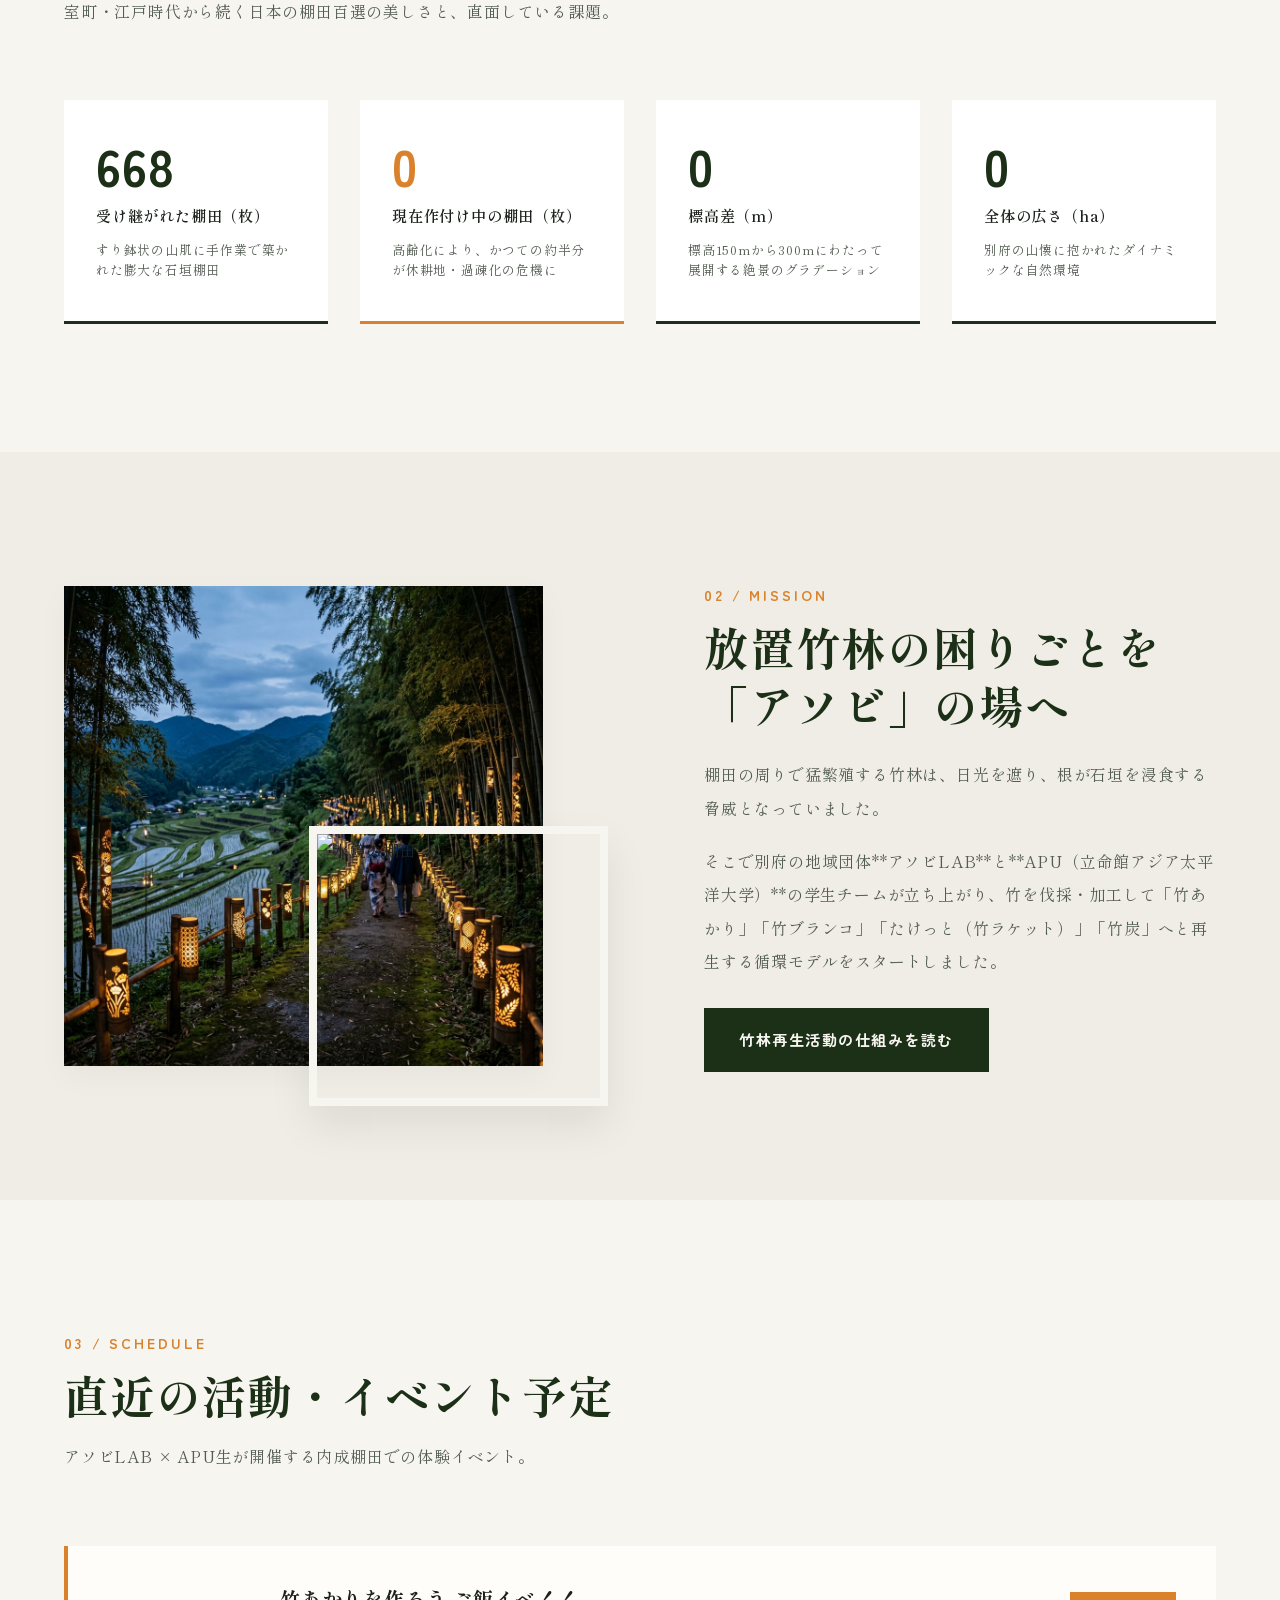
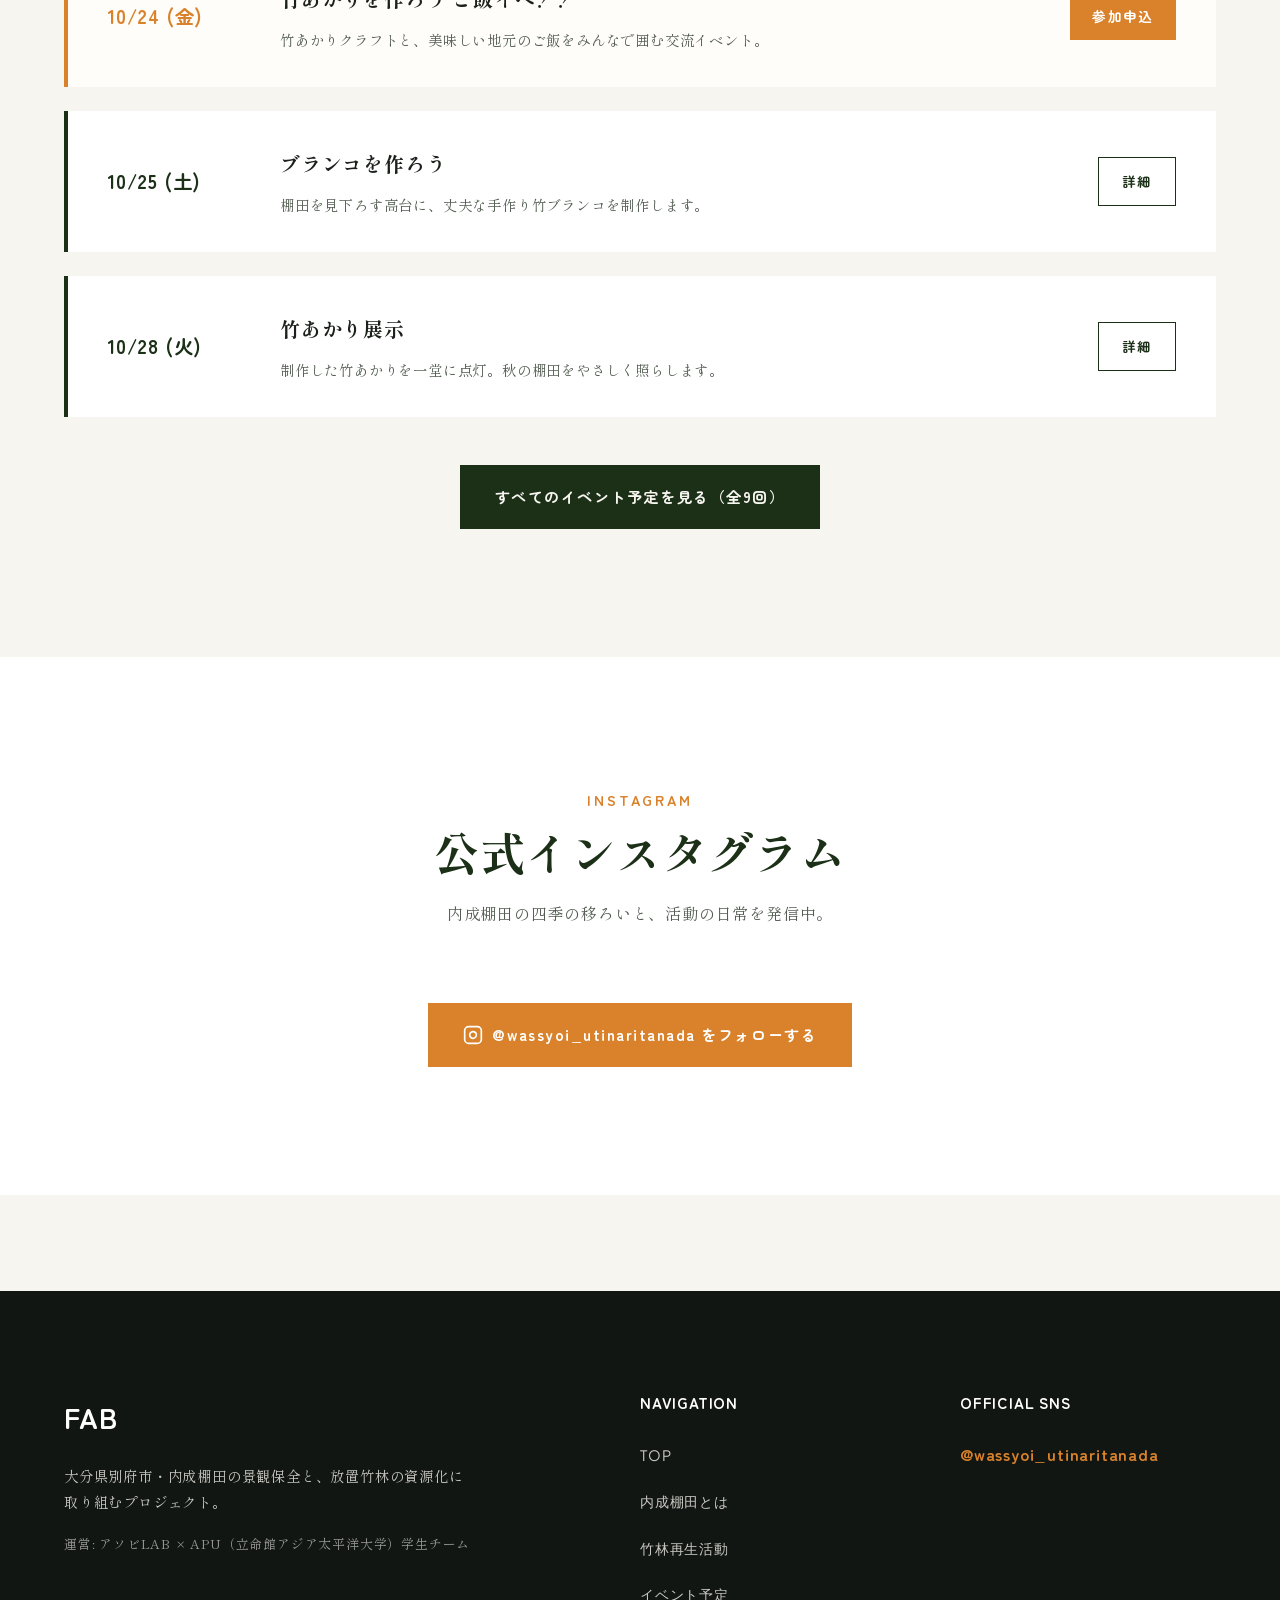
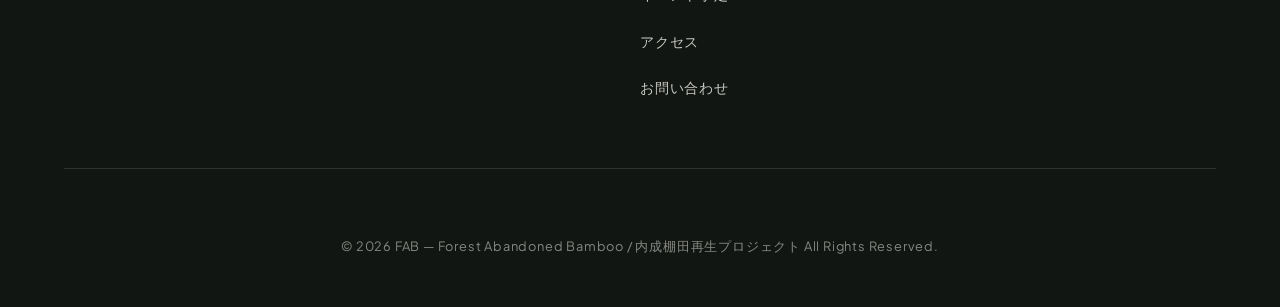
==== commit 96da054c: "Add files via upload" ====
--- a/index.html
+++ b/index.html
@@ -3,11 +3,8 @@
 <head>
   <meta charset="UTF-8">
   <meta name="viewport" content="width=device-width, initial-scale=1.0">
-  <title>FAB - Forest Abandoned Bamboo | 内成棚田と竹林再生の未来</title>
-  <meta name="description" content="大分県別府市・内成棚田の魅力を発信。アソビLABとAPU生が取り組む放置竹林再生と、美しい日本の原風景を未来へつなぐプロジェクト。">
-  <link rel="preconnect" href="https://fonts.googleapis.com">
-  <link rel="preconnect" href="https://fonts.gstatic.com" crossorigin>
-  <link href="https://fonts.googleapis.com/css2?family=Noto+Serif+JP:wght@400;600;700&family=Plus+Jakarta+Sans:wght@400;600;700&display=swap" rel="stylesheet">
+  <title>FAB — Forest Abandoned Bamboo | 内成棚田 × アソビLAB × APU</title>
+  <meta name="description" content="大分県別府市・内成棚田。日本の棚田百選の絶景を守り、放置竹林をアソビと感動へと還流するアソビLABとAPU生のプロジェクト。">
   <link rel="stylesheet" href="css/reset.css">
   <link rel="stylesheet" href="css/style.css">
   <link rel="stylesheet" href="css/animations.css">
@@ -22,15 +19,15 @@
         <span class="logo-main">FAB</span>
         <span class="logo-sub">Forest Abandoned Bamboo</span>
       </a>
-      <button class="hamburger" aria-label="メニューを開く">
+      <button class="hamburger" aria-label="メニュー">
         <span></span>
         <span></span>
         <span></span>
       </button>
       <nav class="site-nav">
         <ul>
-          <li><a href="index.html" class="active">ホーム</a></li>
-          <li><a href="about.html">内成棚田とは</a></li>
+          <li><a href="index.html" class="active">TOP</a></li>
+          <li><a href="about.html">内成棚田</a></li>
           <li><a href="bamboo.html">竹林再生活動</a></li>
           <li><a href="events.html">イベント予定</a></li>
           <li><a href="access.html">アクセス</a></li>
@@ -40,196 +37,233 @@
     </div>
   </header>
 
-  <!-- Hero Section with Slideshow -->
-  <section class="hero-section">
-    <div class="hero-slideshow">
-      <div class="slide active" style="background-image: url('images/seasons/autumn.png');"></div>
-      <div class="slide" style="background-image: url('images/bamboo/lanterns.png');"></div>
-      <div class="slide" style="background-image: url('images/seasons/spring.png');"></div>
-    </div>
-    <div class="hero-overlay"></div>
-    <div class="hero-content fade-in">
-      <span class="hero-subtitle">大分県別府市 内成棚田 × アソビLAB × APU生</span>
-      <h1 class="hero-title">竹から、棚田の未来を灯す。<br>放置竹林を、地域の希望へ。</h1>
-      <p style="margin-bottom: 2rem; font-size: 1.1rem; opacity: 0.95;">千年以上続く石垣の美しさと、竹林再生活動から生まれる新しいコミュニティの物語。</p>
-      <div class="hero-cta-group">
-        <a href="events.html" class="btn btn-accent pulse-badge">10/24 竹あかりイベント参加受付中！</a>
-        <a href="bamboo.html" class="btn btn-secondary" style="background: rgba(255,255,255,0.2); color:#fff; border:1px solid rgba(255,255,255,0.4);">竹林活動を見る</a>
-      </div>
-    </div>
-  </section>
-
-  <!-- Section Divider SVG -->
-  <div class="mountain-divider">
-    <svg viewBox="0 0 1200 120" preserveAspectRatio="none" style="width: 100%; height: 50px; fill: var(--color-bg-light); display: block;">
-      <path d="M0,0 C150,90 350,-40 500,50 C650,140 900,10 1200,40 L1200,120 L0,120 Z"></path>
-    </svg>
-  </div>
-
-  <!-- Featured Notice / Banner -->
-  <section class="section" style="padding-top: 1rem; padding-bottom: 3rem;">
-    <div class="container">
-      <div class="event-featured-box fade-in" style="background: linear-gradient(135deg, var(--color-primary-dark), var(--color-primary)); color: #fff; padding: var(--spacing-lg); border-radius: var(--radius-lg); display: flex; flex-direction: column; md:flex-direction: row; align-items: center; justify-content: space-between; gap: 1.5rem; box-shadow: var(--shadow-md);">
-        <div>
-          <span style="background: var(--color-accent); color: #fff; padding: 0.3rem 0.8rem; border-radius: var(--radius-pill); font-size: 0.85rem; font-weight: 700; display: inline-block; margin-bottom: 0.5rem;">次回注目イベント</span>
-          <h2 style="font-size: 1.6rem; color: #fff; margin-bottom: 0.5rem;">10/24(金) 竹あかりを作ろう ご飯イベ！！</h2>
-          <p style="opacity: 0.9;">自分だけの竹あかりをクラフトし、美味しい地元の竹スープご飯をみんなで味わう体験型イベント。初心者・APU生大歓迎！</p>
-        </div>
-        <a href="events.html" class="btn btn-accent" style="white-space: nowrap;">詳細・参加申込</a>
-      </div>
-    </div>
-  </section>
-
-  <!-- Uchinari Stats Section -->
-  <section class="section">
-    <div class="container">
-      <div class="section-title-wrap fade-in">
-        <span class="section-subtitle">NUMBERS OF UCHINARI</span>
-        <h2 class="section-title">数字で知る内成棚田</h2>
-        <p class="section-desc">日本の棚田百選にも選ばれた圧巻のスケールと、私たちが直面している現実。</p>
-      </div>
-
-      <div class="grid-4">
-        <div class="stat-card fade-in fade-in-delay-1">
-          <div class="stat-number" data-target="1300">0</div>
-          <div class="stat-label">総枚数（枚）</div>
-          <p style="font-size: 0.85rem; color: var(--color-text-muted); margin-top: 0.5rem;">室町〜江戸時代から受け継がれた石垣棚田</p>
-        </div>
-        <div class="stat-card fade-in fade-in-delay-2" style="border-top-color: var(--color-accent);">
-          <div class="stat-number" data-target="650" style="color: var(--color-accent);">0</div>
-          <div class="stat-label">現在稼働している棚田（枚）</div>
-          <p style="font-size: 0.85rem; color: var(--color-text-muted); margin-top: 0.5rem;">高齢化により約半数が休耕地に</p>
-        </div>
-        <div class="stat-card fade-in fade-in-delay-3">
-          <div class="stat-number" data-target="150">0</div>
-          <div class="stat-label">標高差（m）</div>
-          <p style="font-size: 0.85rem; color: var(--color-text-muted); margin-top: 0.5rem;">標高150mから300mに広がるダイナミックな景観</p>
-        </div>
-        <div class="stat-card fade-in fade-in-delay-4">
-          <div class="stat-number" data-target="42">0</div>
-          <div class="stat-label">全体の広さ（ha）</div>
-          <p style="font-size: 0.85rem; color: var(--color-text-muted); margin-top: 0.5rem;">すり鉢状の山肌を覆う黄金の階段</p>
-        </div>
-      </div>
-    </div>
-  </section>
-
-  <!-- Problem & Solution Concept Section -->
-  <section class="section" style="background-color: var(--color-bg-light);">
-    <div class="container">
-      <div class="grid-2" style="align-items: center;">
-        <div class="fade-in">
-          <span class="section-subtitle">PROJECT CONCEPT</span>
-          <h2 class="section-title">放置竹林の「困りごと」を<br>地域の「アソビ」に変える</h2>
-          <p style="margin-bottom: 1.2rem;">棚田の周辺で猛繁殖する竹林は、日光を遮り、根を張り巡らせて石垣を侵食する「脅威」となっていました。</p>
-          <p style="margin-bottom: 1.5rem;">そこで別府の地域団体**アソビLAB**と**APU（立命館アジア太平洋大学）**の学生がタッグを組み、竹を刈り取り、竹あかり・ベンチ・クラフト「たけっと」として再利用する循環型プロジェクトを発足しました。</p>
-          <a href="bamboo.html" class="btn btn-primary">竹林再生活動の仕組みを読む</a>
-        </div>
-        <div class="fade-in fade-in-delay-2">
-          <img src="images/bamboo/lanterns.png" alt="竹あかりの温かい光" style="width:100%; border-radius: var(--radius-md); box-shadow: var(--shadow-lg);">
-        </div>
-      </div>
-    </div>
-  </section>
-
-  <!-- Upcoming Events Overview Section -->
-  <section class="section">
-    <div class="container">
-      <div class="section-title-wrap fade-in">
-        <span class="section-subtitle">ACTIVITIES & SCHEDULE</span>
-        <h2 class="section-title">今後の活動・イベント予定</h2>
-        <p class="section-desc">竹あかり作り、ブランコ作成、ツアー実行、竹炭ワークショップなど盛りだくさん！</p>
-      </div>
-
-      <div class="grid-3">
-        <div class="card fade-in fade-in-delay-1">
-          <div class="card-body">
-            <span style="color: var(--color-accent); font-weight: 700; font-size: 0.9rem;">10.24 (金)</span>
-            <h3 style="font-size: 1.2rem; margin: 0.5rem 0;">竹あかりを作ろう ご飯イベ！！</h3>
-            <p style="font-size: 0.95rem; color: var(--color-text-muted); margin-bottom: 1rem;">放置竹林から切り出した竹で幻想的な竹あかりをクラフト。作業後は地元の味覚をみんなで楽しむご飯会！</p>
-            <a href="events.html" class="btn btn-secondary" style="font-size: 0.85rem; padding: 0.4rem 1rem;">詳細を見る</a>
-          </div>
-        </div>
-
-        <div class="card fade-in fade-in-delay-2">
-          <div class="card-body">
-            <span style="color: var(--color-accent); font-weight: 700; font-size: 0.9rem;">10.25 (土)</span>
-            <h3 style="font-size: 1.2rem; margin: 0.5rem 0;">竹ブランコを作ろう</h3>
-            <p style="font-size: 0.95rem; color: var(--color-text-muted); margin-bottom: 1rem;">棚田の自然の中に、竹で作る手作り大型ブランコを制作。大人も子どもも夢中になれるアソビの場づくり。</p>
-            <a href="events.html" class="btn btn-secondary" style="font-size: 0.85rem; padding: 0.4rem 1rem;">詳細を見る</a>
-          </div>
-        </div>
-
-        <div class="card fade-in fade-in-delay-3">
-          <div class="card-body">
-            <span style="color: var(--color-accent); font-weight: 700; font-size: 0.9rem;">10.28 (火)</span>
-            <h3 style="font-size: 1.2rem; margin: 0.5rem 0;">竹あかり特別展示</h3>
-            <p style="font-size: 0.95rem; color: var(--color-text-muted); margin-bottom: 1rem;">ワークショップで制作した作品を一堂に点灯。秋の夜長に内成の棚田をやさしい光で包み込みます。</p>
-            <a href="events.html" class="btn btn-secondary" style="font-size: 0.85rem; padding: 0.4rem 1rem;">詳細を見る</a>
-          </div>
-        </div>
-      </div>
-
-      <div style="text-align: center; margin-top: 2.5rem;" class="fade-in">
-        <a href="events.html" class="btn btn-primary">すべてのイベント予定を見る（全9回）</a>
-      </div>
-    </div>
-  </section>
-
-  <!-- Instagram Section -->
-  <section class="section" style="background: var(--color-bg-light);">
-    <div class="container">
-      <div class="section-title-wrap fade-in">
-        <span class="section-subtitle">INSTAGRAM</span>
-        <h2 class="section-title">公式インスタグラムで発信中！</h2>
-        <p class="section-desc">内成棚田の日常や、作業の裏側、季節の絶景をリアルタイムでお届けしています。</p>
-      </div>
-
-      <div class="grid-3 fade-in" style="margin-bottom: 2rem;">
-        <div style="background: #fff; border-radius: var(--radius-md); overflow: hidden; box-shadow: var(--shadow-sm);">
-          <img src="images/seasons/autumn.png" alt="内成棚田公式Instagram投稿" style="width: 100%; height: 220px; object-fit: cover;">
-          <div style="padding: 1rem;">
-            <p style="font-size: 0.85rem; color: var(--color-text-muted);">黄金色の季節が始まりました！収穫間近の稲穂と彼岸花のコントラスト🌾</p>
-          </div>
-        </div>
-        <div style="background: #fff; border-radius: var(--radius-md); overflow: hidden; box-shadow: var(--shadow-sm);">
-          <img src="images/bamboo/lanterns.png" alt="内成棚田公式Instagram投稿" style="width: 100%; height: 220px; object-fit: cover;">
-          <div style="padding: 1rem;">
-            <p style="font-size: 0.85rem; color: var(--color-text-muted);">竹あかりワークショップの試作品が完成！幻想的な明かりが灯ります✨</p>
-          </div>
-        </div>
-        <div style="background: #fff; border-radius: var(--radius-md); overflow: hidden; box-shadow: var(--shadow-sm);">
-          <img src="images/seasons/spring.png" alt="内成棚田公式Instagram投稿" style="width: 100%; height: 220px; object-fit: cover;">
-          <div style="padding: 1rem;">
-            <p style="font-size: 0.85rem; color: var(--color-text-muted);">水鏡が輝く春の内成。朝もやに包まれた棚田の景色は神秘的です。</p>
-          </div>
-        </div>
-      </div>
-
-      <div style="text-align: center;" class="fade-in">
-        <a href="https://www.instagram.com/wassyoi_utinaritanada/" target="_blank" rel="noopener noreferrer" class="btn btn-accent" style="display: inline-flex; align-items: center; gap: 0.5rem;">
-          <svg width="20" height="20" viewBox="0 0 24 24" fill="none" stroke="currentColor" stroke-width="2" stroke-linecap="round" stroke-linejoin="round"><rect x="2" y="2" width="20" height="20" rx="5" ry="5"></rect><path d="M16 11.37A4 4 0 1 1 12.63 8 4 4 0 0 1 16 11.37z"></path><line x1="17.5" y1="6.5" x2="17.51" y2="6.5"></line></svg>
+  <!-- Hero Section (Kamiyama / Musu-Sauna Asymmetric Style) -->
+  <section class="hero-wrapper">
+    <div class="hero-bg-text">UCHINARI</div>
+    <div class="container">
+      <div class="hero-asymmetric-grid">
+        <div class="hero-text-block reveal-fade-up">
+          <span class="hero-tag">BEPPU × ASOBI LAB × APU</span>
+          <h1 class="hero-heading">
+            竹から、棚田の<br>
+            <span class="highlight">未来を灯す。</span>
+          </h1>
+          <p class="hero-lead">
+            大分県別府市・内成棚田。千年の石垣と美しい稲穂を守るため、放置竹林を「地域の楽しさと感動」へと生まれ変わらせる新しい挑戦。
+          </p>
+          <div style="display: flex; gap: 1rem; flex-wrap: wrap;">
+            <a href="events.html" class="btn-custom btn-amber">10/24 イベント参加受付中</a>
+            <a href="bamboo.html" class="btn-custom btn-outline">竹林再生の取り組み</a>
+          </div>
+        </div>
+
+        <div class="hero-visual-frame reveal-fade-up delay-2">
+          <div class="hero-image-box reveal-mask-box">
+            <img src="images/seasons/autumn.png" alt="内成棚田の黄金色の絶景">
+          </div>
+          <!-- Rotating Stamp Badge -->
+          <div class="rotating-badge">
+            <svg viewBox="0 0 100 100">
+              <path id="textPath" d="M 50, 50 m -37, 0 a 37,37 0 1,1 74,0 a 37,37 0 1,1 -74,0" fill="none" />
+              <text font-size="9" font-family="'Zen Maru Gothic', sans-serif" font-weight="700" fill="#1C3018" letter-spacing="2">
+                <textPath href="#textPath">FAB PROJECT • UCHINARI TANADA •</textPath>
+              </text>
+            </svg>
+            <span class="badge-center-icon">🌾</span>
+          </div>
+        </div>
+      </div>
+    </div>
+  </section>
+
+  <!-- Featured Notice Banner (10/24 Event) -->
+  <section class="container featured-event-banner reveal-fade-up">
+    <div class="banner-card">
+      <div>
+        <span class="banner-date-tag">次回注目イベント • 10/24 (金) 開催</span>
+        <h2 class="banner-title">竹あかりを作ろう ご飯イベ！！</h2>
+        <p class="banner-desc">
+          放置竹林から切り出した竹で自分だけの竹あかり（竹灯籠）をクラフト。作業の後は地元の味覚をみんなで楽しむご飯会を開催！初心者・APU生・地域の方どなたでも大歓迎です。
+        </p>
+        <a href="#" class="btn-custom btn-amber" data-modal-target="modal-1024">詳細・参加申し込む</a>
+      </div>
+      <div style="position: relative;">
+        <img src="images/bamboo/lanterns.png" alt="竹あかりの幻想的な光" style="width: 100%; border-radius: 2px; box-shadow: var(--shadow-subtle);">
+      </div>
+    </div>
+  </section>
+
+  <!-- Numbers & Reality Section -->
+  <section class="section-padding">
+    <div class="container">
+      <div class="section-header-wrap reveal-fade-up">
+        <span class="section-num">01 / REALITY</span>
+        <h2 class="section-main-title">数字で見る内成棚田と現実</h2>
+        <p class="section-desc-lead">室町・江戸時代から続く日本の棚田百選の美しさと、直面している課題。</p>
+      </div>
+
+      <div class="stats-asymmetric-flex reveal-fade-up delay-1">
+        <div class="stat-item-box">
+          <div class="stat-val" data-target="1300">0</div>
+          <div class="stat-lbl">受け継がれた棚田（枚）</div>
+          <p class="stat-sub-text">すり鉢状の山肌に手作業で築かれた膨大な石垣棚田</p>
+        </div>
+
+        <div class="stat-item-box accent-border">
+          <div class="stat-val accent" data-target="650">0</div>
+          <div class="stat-lbl">現在作付け中の棚田（枚）</div>
+          <p class="stat-sub-text">高齢化により、かつての約半分が休耕地・過疎化の危機に</p>
+        </div>
+
+        <div class="stat-item-box">
+          <div class="stat-val" data-target="150">0</div>
+          <div class="stat-lbl">標高差（m）</div>
+          <p class="stat-sub-text">標高150mから300mにわたって展開する絶景のグラデーション</p>
+        </div>
+
+        <div class="stat-item-box">
+          <div class="stat-val" data-target="42">0</div>
+          <div class="stat-lbl">全体の広さ（ha）</div>
+          <p class="stat-sub-text">別府の山懐に抱かれたダイナミックな自然環境</p>
+        </div>
+      </div>
+    </div>
+  </section>
+
+  <!-- Concept & Overlap Section (Musu-Sauna Style) -->
+  <section class="section-padding" style="background-color: #F0EDE6;">
+    <div class="container">
+      <div class="overlap-grid">
+        <div class="overlap-image-wrapper reveal-fade-up">
+          <img src="images/bamboo/lanterns.png" alt="竹あかり" class="overlap-img-main">
+          <img src="images/seasons/spring.png" alt="水鏡の棚田" class="overlap-img-sub">
+        </div>
+
+        <div class="overlap-content reveal-fade-up delay-1">
+          <span class="section-num">02 / MISSION</span>
+          <h2 class="section-main-title" style="margin-bottom: 1.5rem;">
+            放置竹林の困りごとを<br>「アソビ」の場へ
+          </h2>
+          <p style="margin-bottom: 1.2rem; color: var(--color-text-sub);">
+            棚田の周りで猛繁殖する竹林は、日光を遮り、根が石垣を浸食する脅威となっていました。
+          </p>
+          <p style="margin-bottom: 1.8rem; color: var(--color-text-sub);">
+            そこで別府の地域団体**アソビLAB**と**APU（立命館アジア太平洋大学）**の学生チームが立ち上がり、竹を伐採・加工して「竹あかり」「竹ブランコ」「たけっと（竹ラケット）」「竹炭」へと再生する循環モデルをスタートしました。
+          </p>
+          <a href="bamboo.html" class="btn-custom btn-primary-dark">竹林再生活動の仕組みを読む</a>
+        </div>
+      </div>
+    </div>
+  </section>
+
+  <!-- Upcoming Schedule Preview Section (Only 100% Real Dates) -->
+  <section class="section-padding">
+    <div class="container">
+      <div class="section-header-wrap reveal-fade-up">
+        <span class="section-num">03 / SCHEDULE</span>
+        <h2 class="section-main-title">直近の活動・イベント予定</h2>
+        <p class="section-desc-lead">アソビLAB × APU生が開催する内成棚田での体験イベント。</p>
+      </div>
+
+      <div class="events-clean-list reveal-fade-up delay-1">
+        
+        <!-- 10/24 -->
+        <div class="event-row-card highlight-row">
+          <div class="event-date-badge">10/24 (金)</div>
+          <div>
+            <h3 class="event-title-main">竹あかりを作ろう ご飯イベ！！</h3>
+            <p class="event-desc-sub">竹あかりクラフトと、美味しい地元のご飯をみんなで囲む交流イベント。</p>
+          </div>
+          <div style="text-align: right;">
+            <a href="#" class="btn-custom btn-amber" style="padding: 0.6rem 1.4rem; font-size: 0.85rem;" data-modal-target="modal-1024">参加申込</a>
+          </div>
+        </div>
+
+        <!-- 10/25 -->
+        <div class="event-row-card">
+          <div class="event-date-badge">10/25 (土)</div>
+          <div>
+            <h3 class="event-title-main">ブランコを作ろう</h3>
+            <p class="event-desc-sub">棚田を見下ろす高台に、丈夫な手作り竹ブランコを制作します。</p>
+          </div>
+          <div style="text-align: right;">
+            <a href="events.html" class="btn-custom btn-outline" style="padding: 0.6rem 1.4rem; font-size: 0.85rem;">詳細</a>
+          </div>
+        </div>
+
+        <!-- 10/28 -->
+        <div class="event-row-card">
+          <div class="event-date-badge">10/28 (火)</div>
+          <div>
+            <h3 class="event-title-main">竹あかり展示</h3>
+            <p class="event-desc-sub">制作した竹あかりを一堂に点灯。秋の棚田をやさしく照らします。</p>
+          </div>
+          <div style="text-align: right;">
+            <a href="events.html" class="btn-custom btn-outline" style="padding: 0.6rem 1.4rem; font-size: 0.85rem;">詳細</a>
+          </div>
+        </div>
+
+      </div>
+
+      <div style="text-align: center; margin-top: 3rem;" class="reveal-fade-up">
+        <a href="events.html" class="btn-custom btn-primary-dark">すべてのイベント予定を見る（全9回）</a>
+      </div>
+    </div>
+  </section>
+
+  <!-- Instagram Feed Section -->
+  <section class="section-padding" style="background-color: var(--color-bg-white);">
+    <div class="container">
+      <div class="section-header-wrap text-center reveal-fade-up" style="text-align: center;">
+        <span class="section-num">INSTAGRAM</span>
+        <h2 class="section-main-title">公式インスタグラム</h2>
+        <p class="section-desc-lead" style="margin-left: auto; margin-right: auto;">内成棚田の四季の移ろいと、活動の日常を発信中。</p>
+      </div>
+
+      <div style="text-align: center; margin-top: 2.5rem;" class="reveal-fade-up">
+        <a href="https://www.instagram.com/wassyoi_utinaritanada/" target="_blank" rel="noopener noreferrer" class="btn-custom btn-amber" style="display: inline-flex; align-items: center; gap: 0.6rem;">
+          <svg width="20" height="20" viewBox="0 0 24 24" fill="none" stroke="currentColor" stroke-width="2"><rect x="2" y="2" width="20" height="20" rx="5" ry="5"></rect><path d="M16 11.37A4 4 0 1 1 12.63 8 4 4 0 0 1 16 11.37z"></path><line x1="17.5" y1="6.5" x2="17.51" y2="6.5"></line></svg>
           @wassyoi_utinaritanada をフォローする
         </a>
       </div>
     </div>
   </section>
 
+  <!-- Modal Dialog for 10/24 Event -->
+  <div class="modal-backdrop" id="modal-1024">
+    <div class="modal-content-card">
+      <button class="modal-close-button">&times;</button>
+      <span style="color: var(--color-accent-amber); font-weight: 700; font-family: var(--font-sans); font-size: 0.85rem;">EVENT JOIN</span>
+      <h3 style="font-size: 1.5rem; margin: 0.5rem 0 1rem; color: var(--color-bg-green);">10/24(金) 竹あかりを作ろう ご飯イベ！！</h3>
+      <p style="font-size: 0.95rem; color: var(--color-text-sub); margin-bottom: 1.5rem; line-height: 1.8;">
+        イベントへのご参加・お問合せは公式InstagramのDM、またはお問合せフォームより気軽にご連絡ください！
+      </p>
+      <div style="display: flex; flex-direction: column; gap: 0.8rem;">
+        <a href="https://www.instagram.com/wassyoi_utinaritanada/" target="_blank" rel="noopener noreferrer" class="btn-custom btn-amber" style="text-align: center;">
+          Instagram DMで申し込む
+        </a>
+        <a href="contact.html" class="btn-custom btn-outline" style="text-align: center;">
+          WEBお問い合わせフォーム
+        </a>
+      </div>
+    </div>
+  </div>
+
   <!-- Site Footer -->
   <footer class="site-footer">
     <div class="container">
-      <div class="footer-grid">
+      <div class="footer-top-grid">
         <div>
-          <h3 class="footer-title">FAB — Forest Abandoned Bamboo</h3>
-          <p style="font-size: 0.9rem; opacity: 0.85; margin-bottom: 1rem;">
-            大分県別府市・内成棚田の美しい景観を守り、放置竹林を地域の楽しさと感動へと還元するプロジェクト。
-          </p>
-          <p style="font-size: 0.85rem; opacity: 0.7;">運営: アソビLAB × APU（立命館アジア太平洋大学）学生サポートチーム</p>
+          <div class="footer-brand">FAB</div>
+          <p style="font-size: 0.9rem; opacity: 0.8; max-width: 400px; line-height: 1.8;">
+            大分県別府市・内成棚田の景観保全と、放置竹林の資源化に取り組むプロジェクト。
+          </p>
+          <p style="font-size: 0.8rem; opacity: 0.6; margin-top: 1rem;">運営: アソビLAB × APU（立命館アジア太平洋大学）学生チーム</p>
         </div>
         <div>
-          <h4 style="color: #fff; margin-bottom: 1rem;">ページ一覧</h4>
-          <ul class="footer-links">
-            <li><a href="index.html">ホーム</a></li>
+          <h4 style="font-family: var(--font-sans); font-size: 0.95rem; color: #fff; margin-bottom: 1.2rem;">NAVIGATION</h4>
+          <ul class="footer-nav-list">
+            <li><a href="index.html">TOP</a></li>
             <li><a href="about.html">内成棚田とは</a></li>
             <li><a href="bamboo.html">竹林再生活動</a></li>
             <li><a href="events.html">イベント予定</a></li>
@@ -238,14 +272,13 @@
           </ul>
         </div>
         <div>
-          <h4 style="color: #fff; margin-bottom: 1rem;">公式SNS</h4>
-          <p style="font-size: 0.9rem; opacity: 0.85; margin-bottom: 1rem;">内成棚田の魅力をInstagramで発信中！ぜひフォローしてください。</p>
-          <a href="https://www.instagram.com/wassyoi_utinaritanada/" target="_blank" rel="noopener noreferrer" style="color: var(--color-accent-light); font-weight: 700; text-decoration: underline;">
+          <h4 style="font-family: var(--font-sans); font-size: 0.95rem; color: #fff; margin-bottom: 1.2rem;">OFFICIAL SNS</h4>
+          <a href="https://www.instagram.com/wassyoi_utinaritanada/" target="_blank" rel="noopener noreferrer" style="color: var(--color-accent-amber); font-family: var(--font-sans); font-weight: 700;">
             @wassyoi_utinaritanada
           </a>
         </div>
       </div>
-      <div class="footer-bottom">
+      <div class="footer-copy">
         &copy; 2026 FAB — Forest Abandoned Bamboo / 内成棚田再生プロジェクト All Rights Reserved.
       </div>
     </div>
--- a/css/style.css
+++ b/css/style.css
@@ -1,1092 +1,738 @@
 /* ============================================
    FAB — Forest Abandoned Bamboo
-   Design System & Main Styles
+   Redesign System & Modern Asymmetric Styles
+   Inspired by Kamiyama College, Musu-Sauna, ITSUKI, Maiko Villa
    ============================================ */
 
-/* --- Design Tokens --- */
+@import url('https://fonts.googleapis.com/css2?family=Noto+Serif+JP:wght@300;400;600;700&family=Plus+Jakarta+Sans:wght@300;400;600;700&family=Shippori+Mincho:wght@400;600;700&family=Zen+Maru+Gothic:wght@400;500;700&display=swap');
+
+/* --- Design Variables --- */
 :root {
-  /* Colors */
-  --color-primary: #2D5016;
-  --color-primary-light: #5A8F3C;
-  --color-primary-lighter: #7AB556;
-  --color-bamboo: #6B9B37;
-  --color-accent: #8B6914;
-  --color-accent-light: #C5A55A;
-  --color-bg-main: #F5F0E8;
-  --color-bg-sub: #EAF2E3;
-  --color-bg-dark: #1a2e0a;
-  --color-text: #2C2C2C;
-  --color-text-light: #6B6B6B;
-  --color-white: #FFFFFF;
-  --color-gold: #C5A55A;
-  --color-red: #C44D3E;
-
-  /* Typography */
-  --font-serif: 'Noto Serif JP', serif;
-  --font-sans: 'Noto Sans JP', sans-serif;
-  --font-display: 'Playfair Display', serif;
-
-  /* Spacing */
-  --space-xs: 0.5rem;
-  --space-sm: 1rem;
-  --space-md: 2rem;
-  --space-lg: 4rem;
-  --space-xl: 6rem;
-  --space-xxl: 8rem;
-
-  /* Shadows */
-  --shadow-sm: 0 2px 8px rgba(0,0,0,0.08);
-  --shadow-md: 0 4px 20px rgba(0,0,0,0.12);
-  --shadow-lg: 0 8px 40px rgba(0,0,0,0.16);
-
-  /* Border Radius */
-  --radius-sm: 8px;
-  --radius-md: 16px;
-  --radius-lg: 24px;
-  --radius-full: 9999px;
-
-  /* Transitions */
-  --transition-fast: 0.2s ease;
-  --transition-normal: 0.4s ease;
-  --transition-slow: 0.6s ease;
-}
-
-/* --- Base --- */
+  --font-serif: 'Shippori Mincho', 'Noto Serif JP', serif;
+  --font-sans: 'Zen Maru Gothic', 'Plus Jakarta Sans', sans-serif;
+  
+  --color-bg-paper: #F7F5F0;
+  --color-bg-white: #FFFFFF;
+  --color-bg-dark: #121612;
+  --color-bg-green: #1C3018;
+
+  --color-text-main: #1C211C;
+  --color-text-sub: #525C51;
+  --color-text-light: #F7F5F0;
+  
+  --color-accent-amber: #D9822B;
+  --color-accent-gold: #C59A4E;
+  --color-accent-green: #2B5226;
+
+  --border-subtle: rgba(28, 33, 28, 0.08);
+  --border-dark-subtle: rgba(247, 245, 240, 0.12);
+
+  --shadow-subtle: 0 10px 30px rgba(0, 0, 0, 0.04);
+  --shadow-floating: 0 20px 40px rgba(0, 0, 0, 0.08);
+
+  --transition-smooth: cubic-bezier(0.16, 1, 0.3, 1);
+}
+
+/* Base resets & typography */
+*, *::before, *::after {
+  box-sizing: border-box;
+  margin: 0;
+  padding: 0;
+}
+
+html {
+  scroll-behavior: smooth;
+  font-size: 16px;
+  background-color: var(--color-bg-paper);
+  color: var(--color-text-main);
+  font-family: var(--font-serif);
+  -webkit-font-smoothing: antialiased;
+  word-break: break-word;
+}
+
 body {
-  font-family: var(--font-sans);
-  font-weight: 400;
-  color: var(--color-text);
-  background-color: var(--color-bg-main);
-  font-size: 16px;
   overflow-x: hidden;
-}
-
-/* --- Typography --- */
-h1, h2, h3, h4 {
-  font-family: var(--font-serif);
-  font-weight: 700;
-  line-height: 1.4;
-}
-
-h1 { font-size: clamp(2rem, 5vw, 3.5rem); }
-h2 { font-size: clamp(1.5rem, 3.5vw, 2.5rem); }
-h3 { font-size: clamp(1.2rem, 2.5vw, 1.75rem); }
-h4 { font-size: clamp(1rem, 2vw, 1.25rem); }
-
-p {
-  font-size: clamp(0.9rem, 1.5vw, 1.05rem);
-  line-height: 2;
-  color: var(--color-text);
-}
-
-.text-en {
-  font-family: var(--font-display);
-  font-style: italic;
-  color: var(--color-primary-light);
+  line-height: 2.1;
   letter-spacing: 0.05em;
 }
 
-.text-accent {
-  color: var(--color-accent);
-  font-weight: 700;
-}
-
-.text-center { text-align: center; }
-.text-gold { color: var(--color-gold); }
-
-/* --- Layout --- */
+a {
+  color: inherit;
+  text-decoration: none;
+  transition: all 0.3s var(--transition-smooth);
+}
+
+img {
+  max-width: 100%;
+  height: auto;
+  display: block;
+}
+
+/* Layout Utilities */
 .container {
-  max-width: 1200px;
+  width: 90%;
+  max-width: 1280px;
   margin: 0 auto;
-  padding: 0 var(--space-md);
-}
-
-.container--narrow {
-  max-width: 800px;
-}
-
-.section {
-  padding: var(--space-xl) 0;
-  position: relative;
-}
-
-.section--cream {
-  background-color: var(--color-bg-main);
-}
-
-.section--green {
-  background-color: var(--color-bg-sub);
-}
-
-.section--dark {
-  background-color: var(--color-bg-dark);
-  color: var(--color-white);
-}
-
-.section--dark p {
-  color: rgba(255,255,255,0.85);
-}
-
-/* --- Section Title --- */
-.section-title {
-  text-align: center;
-  margin-bottom: var(--space-lg);
-}
-
-.section-title__en {
-  font-family: var(--font-display);
-  font-size: clamp(0.85rem, 1.5vw, 1rem);
-  color: var(--color-primary-light);
-  letter-spacing: 0.15em;
-  text-transform: uppercase;
-  display: block;
-  margin-bottom: var(--space-xs);
-  font-style: italic;
-}
-
-.section-title__jp {
-  font-family: var(--font-serif);
-  font-size: clamp(1.5rem, 3.5vw, 2.5rem);
-  color: var(--color-primary);
-  display: block;
-  position: relative;
-}
-
-.section-title__jp::after {
-  content: '';
-  display: block;
-  width: 60px;
-  height: 3px;
-  background: linear-gradient(90deg, var(--color-bamboo), var(--color-accent-light));
-  margin: var(--space-sm) auto 0;
-  border-radius: var(--radius-full);
-}
-
-.section--dark .section-title__jp {
-  color: var(--color-white);
-}
-
-.section--dark .section-title__en {
-  color: var(--color-accent-light);
-}
-
-.section-subtitle {
-  text-align: center;
-  font-size: clamp(0.9rem, 1.5vw, 1.05rem);
-  color: var(--color-text-light);
-  margin-top: calc(-1 * var(--space-md));
-  margin-bottom: var(--space-lg);
-  line-height: 1.8;
-}
-
-/* --- Navigation --- */
-.nav {
+  position: relative;
+}
+
+.container-narrow {
+  width: 85%;
+  max-width: 960px;
+  margin: 0 auto;
+  position: relative;
+}
+
+.section-padding {
+  padding: 8rem 0;
+}
+
+@media (max-width: 768px) {
+  .section-padding {
+    padding: 4.5rem 0;
+  }
+}
+
+/* --- Header & Navigation --- */
+.site-header {
   position: fixed;
   top: 0;
   left: 0;
-  right: 0;
+  width: 100%;
   z-index: 1000;
-  transition: background-color var(--transition-normal), box-shadow var(--transition-normal);
-  padding: var(--space-sm) 0;
-}
-
-.nav--scrolled {
-  background-color: rgba(255, 255, 255, 0.95);
-  backdrop-filter: blur(10px);
-  box-shadow: var(--shadow-sm);
-  padding: var(--space-xs) 0;
-}
-
-.nav__inner {
-  max-width: 1200px;
-  margin: 0 auto;
-  padding: 0 var(--space-md);
+  padding: 1.5rem 0;
+  transition: all 0.4s var(--transition-smooth);
+}
+
+.site-header.scrolled {
+  background-color: rgba(247, 245, 240, 0.92);
+  backdrop-filter: blur(12px);
+  box-shadow: 0 4px 20px rgba(0, 0, 0, 0.03);
+  padding: 1rem 0;
+}
+
+.header-container {
   display: flex;
   align-items: center;
   justify-content: space-between;
-}
-
-.nav__logo {
+  width: 92%;
+  max-width: 1360px;
+  margin: 0 auto;
+}
+
+.site-logo {
   display: flex;
-  align-items: baseline;
-  gap: 0.5rem;
-  z-index: 1001;
-}
-
-.nav__logo-en {
-  font-family: var(--font-display);
-  font-size: 1.8rem;
-  font-weight: 700;
-  color: var(--color-white);
-  letter-spacing: 0.05em;
-  transition: color var(--transition-normal);
-}
-
-.nav--scrolled .nav__logo-en {
-  color: var(--color-primary);
-}
-
-.nav__logo-jp {
-  font-family: var(--font-sans);
-  font-size: 0.75rem;
-  color: rgba(255,255,255,0.8);
-  transition: color var(--transition-normal);
-}
-
-.nav--scrolled .nav__logo-jp {
-  color: var(--color-text-light);
-}
-
-.nav__list {
+  flex-direction: column;
+}
+
+.logo-main {
+  font-family: var(--font-sans);
+  font-weight: 700;
+  font-size: 1.6rem;
+  letter-spacing: 0.15em;
+  color: var(--color-bg-green);
+  line-height: 1;
+}
+
+.logo-sub {
+  font-family: var(--font-serif);
+  font-size: 0.7rem;
+  letter-spacing: 0.08em;
+  color: var(--color-text-sub);
+  margin-top: 0.2rem;
+}
+
+.site-nav ul {
   display: flex;
-  gap: var(--space-md);
-}
-
-.nav__link {
-  font-size: 0.9rem;
+  list-style: none;
+  gap: 2.5rem;
+  align-items: center;
+}
+
+.site-nav a {
+  font-family: var(--font-sans);
+  font-size: 0.92rem;
   font-weight: 500;
-  color: var(--color-white);
-  position: relative;
-  padding: 0.25rem 0;
-  transition: color var(--transition-fast);
-}
-
-.nav--scrolled .nav__link {
-  color: var(--color-text);
-}
-
-.nav__link::after {
+  letter-spacing: 0.08em;
+  color: var(--color-text-main);
+  position: relative;
+  padding-bottom: 0.3rem;
+}
+
+.site-nav a::after {
   content: '';
   position: absolute;
   bottom: 0;
   left: 0;
   width: 0;
   height: 2px;
-  background: var(--color-bamboo);
-  transition: width var(--transition-normal);
-}
-
-.nav__link:hover::after,
-.nav__link--active::after {
+  background-color: var(--color-accent-amber);
+  transition: width 0.3s var(--transition-smooth);
+}
+
+.site-nav a:hover::after,
+.site-nav a.active::after {
   width: 100%;
 }
 
-.nav__link:hover {
-  color: var(--color-bamboo);
-}
-
-/* Hamburger */
-.nav__hamburger {
+.hamburger {
   display: none;
+  background: none;
+  border: none;
+  cursor: pointer;
+  width: 30px;
+  height: 20px;
   flex-direction: column;
-  gap: 5px;
+  justify-content: space-between;
   z-index: 1001;
-  padding: 8px;
-}
-
-.nav__hamburger span {
+}
+
+.hamburger span {
   display: block;
-  width: 24px;
+  width: 100%;
   height: 2px;
-  background-color: var(--color-white);
-  transition: all var(--transition-normal);
-}
-
-.nav--scrolled .nav__hamburger span {
-  background-color: var(--color-text);
-}
-
-.nav__hamburger.active span:nth-child(1) {
-  transform: rotate(45deg) translate(5px, 5px);
-}
-
-.nav__hamburger.active span:nth-child(2) {
-  opacity: 0;
-}
-
-.nav__hamburger.active span:nth-child(3) {
-  transform: rotate(-45deg) translate(5px, -5px);
-}
-
-/* --- Hero --- */
-.hero {
-  position: relative;
-  height: 100vh;
-  min-height: 600px;
+  background-color: var(--color-text-main);
+  transition: all 0.3s ease;
+}
+
+/* --- Hero Section (Kamiyama / Musu-Sauna Style) --- */
+.hero-wrapper {
+  position: relative;
+  min-height: 100vh;
   display: flex;
   align-items: center;
-  justify-content: center;
+  padding-top: 5rem;
   overflow: hidden;
-}
-
-.hero__slide {
+  background-color: var(--color-bg-paper);
+}
+
+.hero-bg-text {
   position: absolute;
-  top: 0;
+  top: 15%;
+  right: -5%;
+  font-family: var(--font-sans);
+  font-size: clamp(6rem, 15vw, 16rem);
+  font-weight: 700;
+  color: rgba(28, 33, 28, 0.03);
+  user-select: none;
+  pointer-events: none;
+  line-height: 1;
+  white-space: nowrap;
+}
+
+.hero-asymmetric-grid {
+  display: grid;
+  grid-template-columns: 1.1fr 0.9fr;
+  gap: 4rem;
+  align-items: center;
+  width: 100%;
+}
+
+@media (max-width: 992px) {
+  .hero-asymmetric-grid {
+    grid-template-columns: 1fr;
+    gap: 3rem;
+  }
+}
+
+.hero-text-block {
+  position: relative;
+  z-index: 2;
+}
+
+.hero-tag {
+  display: inline-block;
+  font-family: var(--font-sans);
+  font-size: 0.85rem;
+  font-weight: 700;
+  letter-spacing: 0.2em;
+  color: var(--color-accent-amber);
+  margin-bottom: 1.5rem;
+  text-transform: uppercase;
+  position: relative;
+  padding-left: 2rem;
+}
+
+.hero-tag::before {
+  content: '';
+  position: absolute;
   left: 0;
+  top: 50%;
+  width: 1.2rem;
+  height: 1.5px;
+  background-color: var(--color-accent-amber);
+}
+
+.hero-heading {
+  font-size: clamp(2.2rem, 4.5vw, 3.8rem);
+  font-weight: 700;
+  line-height: 1.35;
+  color: var(--color-bg-green);
+  margin-bottom: 2rem;
+}
+
+.hero-heading span {
+  display: block;
+}
+
+.hero-heading .highlight {
+  color: var(--color-accent-amber);
+  position: relative;
+  display: inline-block;
+}
+
+.hero-lead {
+  font-size: 1.05rem;
+  color: var(--color-text-sub);
+  margin-bottom: 2.5rem;
+  max-width: 520px;
+}
+
+/* Image Frame with Mask Reveal */
+.hero-visual-frame {
+  position: relative;
+}
+
+.hero-image-box {
+  position: relative;
+  width: 100%;
+  height: 580px;
+  border-radius: 4px;
+  overflow: hidden;
+  box-shadow: var(--shadow-floating);
+}
+
+@media (max-width: 768px) {
+  .hero-image-box {
+    height: 380px;
+  }
+}
+
+.hero-image-box img {
   width: 100%;
   height: 100%;
-  background-size: cover;
-  background-position: center;
-  opacity: 0;
-  transition: opacity 1.5s ease;
-}
-
-.hero__slide.active {
-  opacity: 1;
-}
-
-.hero__overlay {
+  object-fit: cover;
+  transition: transform 1.2s var(--transition-smooth);
+}
+
+.hero-image-box:hover img {
+  transform: scale(1.04);
+}
+
+/* Rotating Stamp Badge */
+.rotating-badge {
   position: absolute;
-  top: 0;
-  left: 0;
+  bottom: -30px;
+  left: -30px;
+  width: 140px;
+  height: 140px;
+  z-index: 3;
+}
+
+@media (max-width: 768px) {
+  .rotating-badge {
+    width: 100px;
+    height: 100px;
+    bottom: -20px;
+    left: 10px;
+  }
+}
+
+.rotating-badge svg {
   width: 100%;
   height: 100%;
-  background: linear-gradient(
-    to bottom,
-    rgba(0,0,0,0.3) 0%,
-    rgba(0,0,0,0.1) 40%,
-    rgba(0,0,0,0.4) 100%
-  );
-  z-index: 1;
-}
-
-.hero__content {
-  position: relative;
-  z-index: 2;
-  text-align: center;
-  color: var(--color-white);
-  padding: var(--space-md);
-}
-
-.hero__title {
-  font-family: var(--font-serif);
-  font-size: clamp(2rem, 6vw, 4rem);
-  font-weight: 700;
+  animation: spin 15s linear infinite;
+}
+
+@keyframes spin {
+  from { transform: rotate(0deg); }
+  to { transform: rotate(360deg); }
+}
+
+.badge-center-icon {
+  position: absolute;
+  top: 50%;
+  left: 50%;
+  transform: translate(-50%, -50%);
+  font-size: 1.5rem;
+}
+
+/* --- Special Feature Banner (10/24 Event) --- */
+.featured-event-banner {
+  margin-top: -3rem;
+  position: relative;
+  z-index: 10;
+}
+
+.banner-card {
+  background-color: var(--color-bg-green);
+  color: var(--color-text-light);
+  border-radius: 2px;
+  padding: 3.5rem 4rem;
+  display: grid;
+  grid-template-columns: 1.2fr 0.8fr;
+  gap: 3rem;
+  align-items: center;
+  box-shadow: var(--shadow-floating);
+  position: relative;
+  overflow: hidden;
+}
+
+@media (max-width: 992px) {
+  .banner-card {
+    grid-template-columns: 1fr;
+    padding: 2.5rem 2rem;
+    gap: 2rem;
+  }
+}
+
+.banner-card::before {
+  content: '';
+  position: absolute;
+  top: -50%;
+  right: -20%;
+  width: 400px;
+  height: 400px;
+  border-radius: 50%;
+  background: radial-gradient(circle, rgba(217, 130, 43, 0.15) 0%, rgba(0,0,0,0) 70%);
+  pointer-events: none;
+}
+
+.banner-date-tag {
+  display: inline-block;
+  background-color: var(--color-accent-amber);
+  color: #fff;
+  font-family: var(--font-sans);
+  font-size: 0.85rem;
+  font-weight: 700;
+  padding: 0.3rem 1.2rem;
+  letter-spacing: 0.1em;
+  margin-bottom: 1rem;
+}
+
+.banner-title {
+  font-size: clamp(1.6rem, 3vw, 2.4rem);
+  font-weight: 700;
+  color: #fff;
   line-height: 1.4;
-  text-shadow: 0 2px 20px rgba(0,0,0,0.3);
-  margin-bottom: var(--space-sm);
-  letter-spacing: 0.1em;
-}
-
-.hero__subtitle {
-  font-family: var(--font-sans);
-  font-size: clamp(1rem, 2vw, 1.3rem);
-  font-weight: 300;
-  text-shadow: 0 1px 10px rgba(0,0,0,0.3);
-  letter-spacing: 0.15em;
-  margin-bottom: var(--space-xs);
-}
-
-.hero__logo-text {
-  font-family: var(--font-display);
-  font-size: clamp(1.2rem, 2.5vw, 1.8rem);
-  font-weight: 400;
-  font-style: italic;
-  color: var(--color-accent-light);
-  text-shadow: 0 1px 10px rgba(0,0,0,0.3);
-  margin-top: var(--space-sm);
-}
-
-.hero__scroll {
+  margin-bottom: 1rem;
+}
+
+.banner-desc {
+  font-size: 0.95rem;
+  opacity: 0.88;
+  line-height: 1.9;
+  margin-bottom: 1.5rem;
+}
+
+/* --- Section Heading Styles --- */
+.section-header-wrap {
+  margin-bottom: 4.5rem;
+  position: relative;
+}
+
+.section-num {
+  font-family: var(--font-sans);
+  font-size: 0.9rem;
+  font-weight: 700;
+  letter-spacing: 0.2em;
+  color: var(--color-accent-amber);
+  display: block;
+  margin-bottom: 0.5rem;
+}
+
+.section-main-title {
+  font-size: clamp(2rem, 3.5vw, 3rem);
+  font-weight: 700;
+  color: var(--color-bg-green);
+  line-height: 1.3;
+}
+
+.section-desc-lead {
+  font-size: 1rem;
+  color: var(--color-text-sub);
+  margin-top: 1rem;
+  max-width: 600px;
+}
+
+/* --- Overlap & Asymmetric Sections (Musu Sauna & ITSUKI style) --- */
+.overlap-section {
+  position: relative;
+}
+
+.overlap-grid {
+  display: grid;
+  grid-template-columns: 1fr 1fr;
+  gap: 4rem;
+  align-items: center;
+}
+
+@media (max-width: 992px) {
+  .overlap-grid {
+    grid-template-columns: 1fr;
+    gap: 2.5rem;
+  }
+}
+
+.overlap-image-wrapper {
+  position: relative;
+}
+
+.overlap-img-main {
+  width: 88%;
+  height: 480px;
+  object-fit: cover;
+  box-shadow: var(--shadow-subtle);
+}
+
+.overlap-img-sub {
   position: absolute;
-  bottom: 40px;
-  left: 50%;
-  transform: translateX(-50%);
-  z-index: 2;
+  bottom: -40px;
+  right: 0;
+  width: 55%;
+  height: 280px;
+  object-fit: cover;
+  box-shadow: var(--shadow-floating);
+  border: 8px solid var(--color-bg-paper);
+}
+
+@media (max-width: 768px) {
+  .overlap-img-main { width: 100%; height: 320px; }
+  .overlap-img-sub { display: none; }
+}
+
+.overlap-content {
+  padding-left: 2rem;
+}
+
+@media (max-width: 992px) {
+  .overlap-content { padding-left: 0; }
+}
+
+/* --- Stats & Numbers Display --- */
+.stats-asymmetric-flex {
+  display: grid;
+  grid-template-columns: repeat(4, 1fr);
+  gap: 2rem;
+  margin-top: 3rem;
+}
+
+@media (max-width: 992px) {
+  .stats-asymmetric-flex {
+    grid-template-columns: repeat(2, 1fr);
+  }
+}
+
+@media (max-width: 576px) {
+  .stats-asymmetric-flex {
+    grid-template-columns: 1fr;
+  }
+}
+
+.stat-item-box {
+  background-color: var(--color-bg-white);
+  padding: 2.5rem 2rem;
+  border-bottom: 3px solid var(--color-bg-green);
+  transition: transform 0.4s var(--transition-smooth);
+}
+
+.stat-item-box:hover {
+  transform: translateY(-8px);
+}
+
+.stat-item-box.accent-border {
+  border-bottom-color: var(--color-accent-amber);
+}
+
+.stat-val {
+  font-family: var(--font-sans);
+  font-size: clamp(2.8rem, 4vw, 3.8rem);
+  font-weight: 700;
+  color: var(--color-bg-green);
+  line-height: 1;
+  margin-bottom: 0.5rem;
+}
+
+.stat-val.accent {
+  color: var(--color-accent-amber);
+}
+
+.stat-unit {
+  font-size: 1.1rem;
+  margin-left: 0.3rem;
+}
+
+.stat-lbl {
+  font-size: 0.95rem;
+  font-weight: 600;
+  color: var(--color-text-main);
+  margin-bottom: 0.5rem;
+}
+
+.stat-sub-text {
+  font-size: 0.8rem;
+  color: var(--color-text-sub);
+  line-height: 1.6;
+}
+
+/* --- Schedule & Events List (Clean & Modern) --- */
+.events-clean-list {
   display: flex;
   flex-direction: column;
+  gap: 1.5rem;
+}
+
+.event-row-card {
+  background-color: var(--color-bg-white);
+  padding: 2rem 2.5rem;
+  display: grid;
+  grid-template-columns: 140px 1fr 180px;
+  gap: 2rem;
   align-items: center;
-  gap: 8px;
-  color: var(--color-white);
-  font-size: 0.75rem;
-  letter-spacing: 0.1em;
-}
-
-.hero__scroll-arrow {
-  width: 20px;
-  height: 20px;
-  border-right: 2px solid var(--color-white);
-  border-bottom: 2px solid var(--color-white);
-  transform: rotate(45deg);
-  animation: bounce 2s infinite;
-}
-
-/* Page Hero (smaller) */
-.hero--page {
-  height: 50vh;
-  min-height: 400px;
-}
-
-.hero--page .hero__title {
-  font-size: clamp(1.8rem, 4vw, 3rem);
-}
-
-/* --- Wave Divider --- */
-.wave-divider {
-  position: relative;
-  width: 100%;
-  overflow: hidden;
-  line-height: 0;
-  margin-top: -1px;
-}
-
-.wave-divider svg {
-  width: 100%;
-  height: 80px;
-  display: block;
-}
-
-/* --- Cards --- */
-.card-grid {
-  display: grid;
-  grid-template-columns: repeat(auto-fit, minmax(320px, 1fr));
-  gap: var(--space-md);
-}
-
-.card-grid--3 {
-  grid-template-columns: repeat(3, 1fr);
-}
-
-.card {
-  background: var(--color-white);
-  border-radius: var(--radius-md);
-  overflow: hidden;
-  box-shadow: var(--shadow-sm);
-  transition: transform var(--transition-normal), box-shadow var(--transition-normal);
-}
-
-.card:hover {
-  transform: translateY(-8px);
-  box-shadow: var(--shadow-lg);
-}
-
-.card__image {
-  width: 100%;
-  height: 220px;
-  object-fit: cover;
-}
-
-.card__body {
-  padding: var(--space-md);
-}
-
-.card__tag {
-  display: inline-block;
-  font-size: 0.75rem;
-  font-weight: 500;
-  padding: 4px 12px;
-  border-radius: var(--radius-full);
-  background: var(--color-bg-sub);
-  color: var(--color-primary);
-  margin-bottom: var(--space-xs);
-}
-
-.card__title {
-  font-family: var(--font-serif);
+  border-left: 4px solid var(--color-bg-green);
+  transition: all 0.3s var(--transition-smooth);
+}
+
+@media (max-width: 768px) {
+  .event-row-card {
+    grid-template-columns: 1fr;
+    gap: 1rem;
+    padding: 1.5rem;
+  }
+}
+
+.event-row-card:hover {
+  box-shadow: var(--shadow-subtle);
+  transform: translateX(6px);
+}
+
+.event-row-card.highlight-row {
+  border-left-color: var(--color-accent-amber);
+  background-color: #FFFDF9;
+}
+
+.event-date-badge {
+  font-family: var(--font-sans);
   font-size: 1.2rem;
-  margin-bottom: var(--space-xs);
-  color: var(--color-primary);
-}
-
-.card__text {
+  font-weight: 700;
+  color: var(--color-bg-green);
+}
+
+.event-row-card.highlight-row .event-date-badge {
+  color: var(--color-accent-amber);
+}
+
+.event-title-main {
+  font-size: 1.25rem;
+  font-weight: 700;
+  color: var(--color-text-main);
+  margin-bottom: 0.3rem;
+}
+
+.event-desc-sub {
   font-size: 0.9rem;
-  color: var(--color-text-light);
-  line-height: 1.8;
-}
-
-.card__link {
-  display: inline-flex;
-  align-items: center;
-  gap: 6px;
-  margin-top: var(--space-sm);
-  color: var(--color-primary-light);
-  font-weight: 500;
-  font-size: 0.9rem;
-  transition: gap var(--transition-fast);
-}
-
-.card__link:hover {
-  gap: 12px;
-}
-
-.card__link::after {
-  content: '→';
+  color: var(--color-text-sub);
 }
 
 /* --- Buttons --- */
-.btn {
+.btn-custom {
   display: inline-flex;
   align-items: center;
   justify-content: center;
-  gap: 8px;
-  padding: 14px 32px;
-  border-radius: var(--radius-full);
-  font-weight: 500;
+  font-family: var(--font-sans);
   font-size: 0.95rem;
-  transition: all var(--transition-normal);
+  font-weight: 700;
+  letter-spacing: 0.1em;
+  padding: 1rem 2.2rem;
+  transition: all 0.3s var(--transition-smooth);
   cursor: pointer;
-  letter-spacing: 0.05em;
-}
-
-.btn--primary {
-  background: var(--color-primary);
-  color: var(--color-white);
-}
-
-.btn--primary:hover {
-  background: var(--color-primary-light);
+  border: none;
+}
+
+.btn-primary-dark {
+  background-color: var(--color-bg-green);
+  color: var(--color-text-light);
+}
+
+.btn-primary-dark:hover {
+  background-color: var(--color-bg-dark);
   transform: translateY(-2px);
-  box-shadow: 0 4px 15px rgba(45, 80, 22, 0.3);
-}
-
-.btn--accent {
-  background: linear-gradient(135deg, var(--color-accent), var(--color-gold));
-  color: var(--color-white);
-}
-
-.btn--accent:hover {
+}
+
+.btn-amber {
+  background-color: var(--color-accent-amber);
+  color: #ffffff;
+}
+
+.btn-amber:hover {
+  background-color: #c47222;
   transform: translateY(-2px);
-  box-shadow: 0 4px 15px rgba(139, 105, 20, 0.3);
-}
-
-.btn--outline {
-  border: 2px solid var(--color-primary);
-  color: var(--color-primary);
+}
+
+.btn-outline {
+  border: 1.5px solid var(--color-bg-green);
+  color: var(--color-bg-green);
   background: transparent;
 }
 
-.btn--outline:hover {
-  background: var(--color-primary);
-  color: var(--color-white);
-}
-
-.btn--large {
-  padding: 18px 48px;
-  font-size: 1.1rem;
-}
-
-.btn--white {
-  background: var(--color-white);
-  color: var(--color-primary);
-}
-
-.btn--white:hover {
-  background: var(--color-bg-sub);
-  transform: translateY(-2px);
-}
-
-.btn-group {
-  display: flex;
-  gap: var(--space-sm);
-  justify-content: center;
-  flex-wrap: wrap;
-}
-
-/* --- Stats / Counter --- */
-.stats {
-  display: grid;
-  grid-template-columns: repeat(4, 1fr);
-  gap: var(--space-md);
-  text-align: center;
-}
-
-.stat__number {
-  font-family: var(--font-display);
-  font-size: clamp(2.5rem, 5vw, 4rem);
-  font-weight: 700;
-  color: var(--color-primary);
-  line-height: 1.2;
-}
-
-.stat__unit {
-  font-family: var(--font-sans);
-  font-size: 1rem;
-  color: var(--color-primary-light);
-}
-
-.stat__label {
-  font-size: 0.9rem;
+.btn-outline:hover {
+  background-color: var(--color-bg-green);
   color: var(--color-text-light);
-  margin-top: var(--space-xs);
-}
-
-.section--dark .stat__number {
-  color: var(--color-accent-light);
-}
-
-.section--dark .stat__unit {
-  color: var(--color-white);
-}
-
-.section--dark .stat__label {
-  color: rgba(255,255,255,0.7);
-}
-
-/* --- Event Banner --- */
-.event-banner {
-  background: linear-gradient(135deg, var(--color-primary) 0%, var(--color-bamboo) 100%);
-  border-radius: var(--radius-lg);
-  padding: var(--space-lg);
-  color: var(--color-white);
-  text-align: center;
-  position: relative;
-  overflow: hidden;
-}
-
-.event-banner::before {
-  content: '🎋';
-  position: absolute;
-  top: -20px;
-  right: -20px;
-  font-size: 120px;
-  opacity: 0.1;
-}
-
-.event-banner__date {
-  font-family: var(--font-display);
-  font-size: clamp(1rem, 2vw, 1.3rem);
-  color: var(--color-accent-light);
-  margin-bottom: var(--space-xs);
-}
-
-.event-banner__title {
-  font-family: var(--font-serif);
-  font-size: clamp(1.5rem, 3.5vw, 2.5rem);
-  margin-bottom: var(--space-sm);
-}
-
-.event-banner__text {
-  font-size: 1rem;
-  opacity: 0.9;
-  margin-bottom: var(--space-md);
-  line-height: 1.8;
-}
-
-/* --- Timeline --- */
-.timeline {
-  position: relative;
-  padding: var(--space-md) 0;
-}
-
-.timeline::before {
-  content: '';
-  position: absolute;
-  left: 50%;
-  top: 0;
-  bottom: 0;
-  width: 2px;
-  background: linear-gradient(to bottom, var(--color-bamboo), var(--color-accent-light));
-  transform: translateX(-50%);
-}
-
-.timeline__item {
-  display: flex;
-  align-items: flex-start;
-  margin-bottom: var(--space-lg);
-  position: relative;
-}
-
-.timeline__item:nth-child(odd) {
-  flex-direction: row-reverse;
-}
-
-.timeline__dot {
-  position: absolute;
-  left: 50%;
-  transform: translateX(-50%);
-  width: 16px;
-  height: 16px;
-  border-radius: 50%;
-  background: var(--color-bamboo);
-  border: 3px solid var(--color-white);
-  box-shadow: var(--shadow-sm);
-  z-index: 1;
-}
-
-.timeline__content {
-  width: 45%;
-  background: var(--color-white);
-  border-radius: var(--radius-md);
-  padding: var(--space-md);
-  box-shadow: var(--shadow-sm);
-}
-
-.timeline__year {
-  font-family: var(--font-display);
-  font-size: 1.5rem;
-  color: var(--color-primary-light);
-  margin-bottom: var(--space-xs);
-}
-
-/* --- Schedule --- */
-.schedule {
-  background: var(--color-white);
-  border-radius: var(--radius-lg);
-  overflow: hidden;
-  box-shadow: var(--shadow-md);
-}
-
-.schedule__month {
-  padding: var(--space-sm) var(--space-md);
-  background: var(--color-primary);
-  color: var(--color-white);
-  font-family: var(--font-serif);
-  font-size: 1.2rem;
-}
-
-.schedule__item {
-  display: flex;
-  align-items: center;
-  gap: var(--space-md);
-  padding: var(--space-sm) var(--space-md);
-  border-bottom: 1px solid rgba(0,0,0,0.05);
-  transition: background var(--transition-fast);
-}
-
-.schedule__item:hover {
-  background: var(--color-bg-sub);
-}
-
-.schedule__item--highlight {
-  background: linear-gradient(90deg, rgba(107, 155, 55, 0.1) 0%, transparent 100%);
-  border-left: 4px solid var(--color-bamboo);
-}
-
-.schedule__date {
-  font-family: var(--font-display);
-  font-size: 1.3rem;
-  font-weight: 700;
-  color: var(--color-primary);
-  min-width: 60px;
-  text-align: center;
-}
-
-.schedule__info {
-  flex: 1;
-}
-
-.schedule__event-name {
-  font-weight: 700;
-  font-size: 1rem;
-}
-
-.schedule__event-tag {
-  display: inline-block;
-  font-size: 0.7rem;
-  padding: 2px 8px;
-  border-radius: var(--radius-full);
-  background: var(--color-red);
-  color: var(--color-white);
-  margin-left: 8px;
-  font-weight: 700;
-}
-
-.schedule__event-desc {
-  font-size: 0.85rem;
+}
+
+/* --- Site Footer --- */
+.site-footer {
+  background-color: var(--color-bg-dark);
   color: var(--color-text-light);
-}
-
-/* --- Photo Band --- */
-.photo-band {
-  display: flex;
-  gap: var(--space-sm);
-  overflow-x: auto;
-  padding: var(--space-sm) 0;
-  scroll-snap-type: x mandatory;
-  -webkit-overflow-scrolling: touch;
-}
-
-.photo-band::-webkit-scrollbar {
-  display: none;
-}
-
-.photo-band__item {
-  flex: 0 0 300px;
-  height: 200px;
-  border-radius: var(--radius-md);
-  overflow: hidden;
-  scroll-snap-align: start;
-  position: relative;
-}
-
-.photo-band__item img {
-  width: 100%;
-  height: 100%;
-  object-fit: cover;
-  transition: transform var(--transition-slow);
-}
-
-.photo-band__item:hover img {
-  transform: scale(1.05);
-}
-
-.photo-band__label {
-  position: absolute;
-  bottom: 0;
-  left: 0;
-  right: 0;
-  padding: var(--space-xs) var(--space-sm);
-  background: linear-gradient(transparent, rgba(0,0,0,0.6));
-  color: var(--color-white);
-  font-size: 0.85rem;
-}
-
-/* --- Parallax Section --- */
-.parallax {
-  background-attachment: fixed;
-  background-size: cover;
-  background-position: center;
-  min-height: 400px;
-  display: flex;
-  align-items: center;
-  justify-content: center;
-  position: relative;
-}
-
-.parallax__overlay {
-  position: absolute;
-  inset: 0;
-  background: rgba(0,0,0,0.45);
-}
-
-.parallax__content {
-  position: relative;
-  z-index: 1;
-  text-align: center;
-  color: var(--color-white);
-  padding: var(--space-lg) var(--space-md);
-}
-
-.parallax__content h2 {
-  font-size: clamp(1.5rem, 4vw, 2.5rem);
-  margin-bottom: var(--space-sm);
-  text-shadow: 0 2px 10px rgba(0,0,0,0.3);
-}
-
-.parallax__content p {
-  color: rgba(255,255,255,0.9);
-  font-size: clamp(1rem, 1.8vw, 1.2rem);
-}
-
-/* --- Intro Text --- */
-.intro {
-  text-align: center;
-  padding: var(--space-xl) var(--space-md);
-}
-
-.intro__text {
-  font-family: var(--font-serif);
-  font-size: clamp(1rem, 2vw, 1.3rem);
-  line-height: 2.5;
-  color: var(--color-text);
-  letter-spacing: 0.1em;
-}
-
-.intro__text span {
-  color: var(--color-primary);
-  font-weight: 700;
-}
-
-/* --- Feature Image + Text --- */
-.feature {
-  display: grid;
-  grid-template-columns: 1fr 1fr;
-  gap: var(--space-lg);
-  align-items: center;
-  margin-bottom: var(--space-xl);
-}
-
-.feature--reverse {
-  direction: rtl;
-}
-
-.feature--reverse > * {
-  direction: ltr;
-}
-
-.feature__image {
-  border-radius: var(--radius-lg);
-  overflow: hidden;
-  box-shadow: var(--shadow-md);
-}
-
-.feature__image img {
-  width: 100%;
-  height: 400px;
-  object-fit: cover;
-  transition: transform var(--transition-slow);
-}
-
-.feature__image:hover img {
-  transform: scale(1.03);
-}
-
-.feature__text h3 {
-  color: var(--color-primary);
-  margin-bottom: var(--space-sm);
-}
-
-/* --- Instagram CTA --- */
-.instagram-cta {
-  display: flex;
-  align-items: center;
-  justify-content: center;
-  gap: var(--space-sm);
-  padding: var(--space-md);
-  background: linear-gradient(135deg, #f09433, #e6683c, #dc2743, #cc2366, #bc1888);
-  border-radius: var(--radius-md);
-  color: var(--color-white);
-  font-weight: 500;
-  transition: transform var(--transition-fast), box-shadow var(--transition-fast);
-}
-
-.instagram-cta:hover {
-  transform: translateY(-3px);
-  box-shadow: var(--shadow-lg);
-}
-
-.instagram-cta__icon {
-  width: 28px;
-  height: 28px;
-}
-
-/* --- Footer --- */
-.footer {
-  background-color: var(--color-bg-dark);
-  color: rgba(255,255,255,0.8);
-  padding: var(--space-xl) 0 var(--space-md);
-}
-
-.footer__inner {
+  padding: 6rem 0 3rem;
+  margin-top: 6rem;
+}
+
+.footer-top-grid {
   display: grid;
   grid-template-columns: 2fr 1fr 1fr;
-  gap: var(--space-lg);
-  margin-bottom: var(--space-lg);
-}
-
-.footer__logo-en {
-  font-family: var(--font-display);
-  font-size: 2rem;
-  font-weight: 700;
-  color: var(--color-white);
-  display: block;
-  margin-bottom: var(--space-xs);
-}
-
-.footer__logo-jp {
-  font-size: 0.8rem;
-  color: rgba(255,255,255,0.5);
-  display: block;
-  margin-bottom: var(--space-sm);
-}
-
-.footer__desc {
-  font-size: 0.85rem;
-  line-height: 1.8;
-  color: rgba(255,255,255,0.6);
-}
-
-.footer__nav h3,
-.footer__links h3 {
+  gap: 4rem;
+  margin-bottom: 4rem;
+  border-bottom: 1px solid var(--border-dark-subtle);
+  padding-bottom: 4rem;
+}
+
+@media (max-width: 992px) {
+  .footer-top-grid {
+    grid-template-columns: 1fr;
+    gap: 2.5rem;
+  }
+}
+
+.footer-brand {
+  font-family: var(--font-sans);
+  font-size: 1.8rem;
+  font-weight: 700;
+  color: #fff;
+  margin-bottom: 1rem;
+}
+
+.footer-nav-list {
+  list-style: none;
+  display: flex;
+  flex-direction: column;
+  gap: 0.8rem;
+}
+
+.footer-nav-list a {
+  font-family: var(--font-sans);
   font-size: 0.9rem;
-  font-weight: 700;
-  color: var(--color-white);
-  margin-bottom: var(--space-sm);
-}
-
-.footer__nav ul li,
-.footer__links ul li {
-  margin-bottom: var(--space-xs);
-}
-
-.footer__nav a,
-.footer__links a {
-  font-size: 0.85rem;
-  color: rgba(255,255,255,0.6);
-  transition: color var(--transition-fast);
-}
-
-.footer__nav a:hover,
-.footer__links a:hover {
-  color: var(--color-bamboo);
-}
-
-.footer__bottom {
-  border-top: 1px solid rgba(255,255,255,0.1);
-  padding-top: var(--space-md);
+  opacity: 0.8;
+}
+
+.footer-nav-list a:hover {
+  opacity: 1;
+  color: var(--color-accent-amber);
+}
+
+.footer-copy {
   text-align: center;
   font-size: 0.8rem;
-  color: rgba(255,255,255,0.4);
-}
-
-/* --- Misc --- */
-.badge {
-  display: inline-flex;
-  align-items: center;
-  gap: 6px;
-  padding: 6px 16px;
-  border-radius: var(--radius-full);
-  font-size: 0.8rem;
-  font-weight: 500;
-}
-
-.badge--gold {
-  background: linear-gradient(135deg, var(--color-gold), #D4AF37);
-  color: var(--color-white);
-}
-
-.badge--green {
-  background: var(--color-bg-sub);
-  color: var(--color-primary);
-}
-
-.concept-image {
-  border-radius: var(--radius-lg);
-  overflow: hidden;
-  box-shadow: var(--shadow-lg);
-  border: 4px solid var(--color-white);
-}
-
-.concept-image img {
-  width: 100%;
-  height: auto;
-}
-
-/* Image placeholder for user photos */
-.img-placeholder {
-  width: 100%;
-  height: 100%;
-  background: linear-gradient(135deg, var(--color-bg-sub) 0%, var(--color-bg-main) 100%);
-  display: flex;
-  align-items: center;
-  justify-content: center;
-  color: var(--color-text-light);
-  font-size: 0.9rem;
-}
-
-/* Highlight box */
-.highlight-box {
-  background: var(--color-white);
-  border-radius: var(--radius-md);
-  padding: var(--space-md);
-  border-left: 4px solid var(--color-bamboo);
-  box-shadow: var(--shadow-sm);
-}
-
-.highlight-box--warning {
-  border-left-color: var(--color-red);
-  background: #FFF8F6;
-}
-
-/* Grid utilities */
-.grid-2 {
-  display: grid;
-  grid-template-columns: 1fr 1fr;
-  gap: var(--space-md);
-}
-
-.grid-3 {
-  display: grid;
-  grid-template-columns: repeat(3, 1fr);
-  gap: var(--space-md);
-}
+  opacity: 0.5;
+  font-family: var(--font-sans);
+}
--- a/css/animations.css
+++ b/css/animations.css
@@ -1,49 +1,101 @@
 /* ============================================
    FAB — Forest Abandoned Bamboo
-   Animations & Keyframes
+   Advanced Animations & Motion Architecture
    ============================================ */
 
-/* Fade In Base */
-.fade-in {
-  opacity: 0;
-  transform: translateY(30px);
-  transition: opacity 0.8s cubic-bezier(0.16, 1, 0.3, 1), transform 0.8s cubic-bezier(0.16, 1, 0.3, 1);
+/* Scroll Reveal Mask Effect */
+.reveal-mask-box {
+  position: relative;
+  overflow: hidden;
 }
 
-.fade-in.is-visible {
+.reveal-mask-box::after {
+  content: '';
+  position: absolute;
+  top: 0;
+  left: 0;
+  width: 100%;
+  height: 100%;
+  background-color: var(--color-bg-green);
+  z-index: 2;
+  transform: scaleX(1);
+  transform-origin: left;
+  transition: transform 1.1s cubic-bezier(0.77, 0, 0.175, 1);
+}
+
+.reveal-mask-box.is-visible::after {
+  transform: scaleX(0);
+}
+
+/* Dynamic Smooth Fade Up */
+.reveal-fade-up {
+  opacity: 0;
+  transform: translateY(40px);
+  transition: opacity 1s cubic-bezier(0.16, 1, 0.3, 1), transform 1s cubic-bezier(0.16, 1, 0.3, 1);
+}
+
+.reveal-fade-up.is-visible {
   opacity: 1;
   transform: translateY(0);
 }
 
-/* Stagger Delays for Grid Items */
-.fade-in-delay-1 { transition-delay: 0.1s; }
-.fade-in-delay-2 { transition-delay: 0.2s; }
-.fade-in-delay-3 { transition-delay: 0.3s; }
-.fade-in-delay-4 { transition-delay: 0.4s; }
+/* Stagger Delays */
+.delay-1 { transition-delay: 0.15s; }
+.delay-2 { transition-delay: 0.3s; }
+.delay-3 { transition-delay: 0.45s; }
 
-/* Pulse Animation for Highlights */
-@keyframes pulseGlow {
-  0% {
-    box-shadow: 0 0 0 0 rgba(199, 107, 36, 0.4);
-  }
-  70% {
-    box-shadow: 0 0 0 15px rgba(199, 107, 36, 0);
-  }
-  100% {
-    box-shadow: 0 0 0 0 rgba(199, 107, 36, 0);
-  }
+/* Image Parallax Effect class */
+.parallax-target {
+  will-change: transform;
+  transition: transform 0.1s linear;
 }
 
-.pulse-badge {
-  animation: pulseGlow 2s infinite;
+/* Modal Overlay Styles */
+.modal-backdrop {
+  position: fixed;
+  top: 0;
+  left: 0;
+  width: 100%;
+  height: 100%;
+  background-color: rgba(18, 22, 18, 0.75);
+  backdrop-filter: blur(8px);
+  z-index: 2000;
+  display: flex;
+  align-items: center;
+  justify-content: center;
+  opacity: 0;
+  pointer-events: none;
+  transition: opacity 0.4s ease;
 }
 
-/* Floating Leaf Animation */
-@keyframes floatSoft {
-  0%, 100% { transform: translateY(0) rotate(0deg); }
-  50% { transform: translateY(-10px) rotate(3deg); }
+.modal-backdrop.is-open {
+  opacity: 1;
+  pointer-events: auto;
 }
 
-.floating-element {
-  animation: floatSoft 4s ease-in-out infinite;
+.modal-content-card {
+  background-color: var(--color-bg-paper);
+  width: 90%;
+  max-width: 560px;
+  padding: 3rem;
+  position: relative;
+  transform: translateY(20px);
+  transition: transform 0.4s cubic-bezier(0.16, 1, 0.3, 1);
+  box-shadow: var(--shadow-floating);
 }
+
+.modal-backdrop.is-open .modal-content-card {
+  transform: translateY(0);
+}
+
+.modal-close-button {
+  position: absolute;
+  top: 1.5rem;
+  right: 1.5rem;
+  background: none;
+  border: none;
+  font-size: 1.8rem;
+  cursor: pointer;
+  color: var(--color-text-main);
+  line-height: 1;
+}
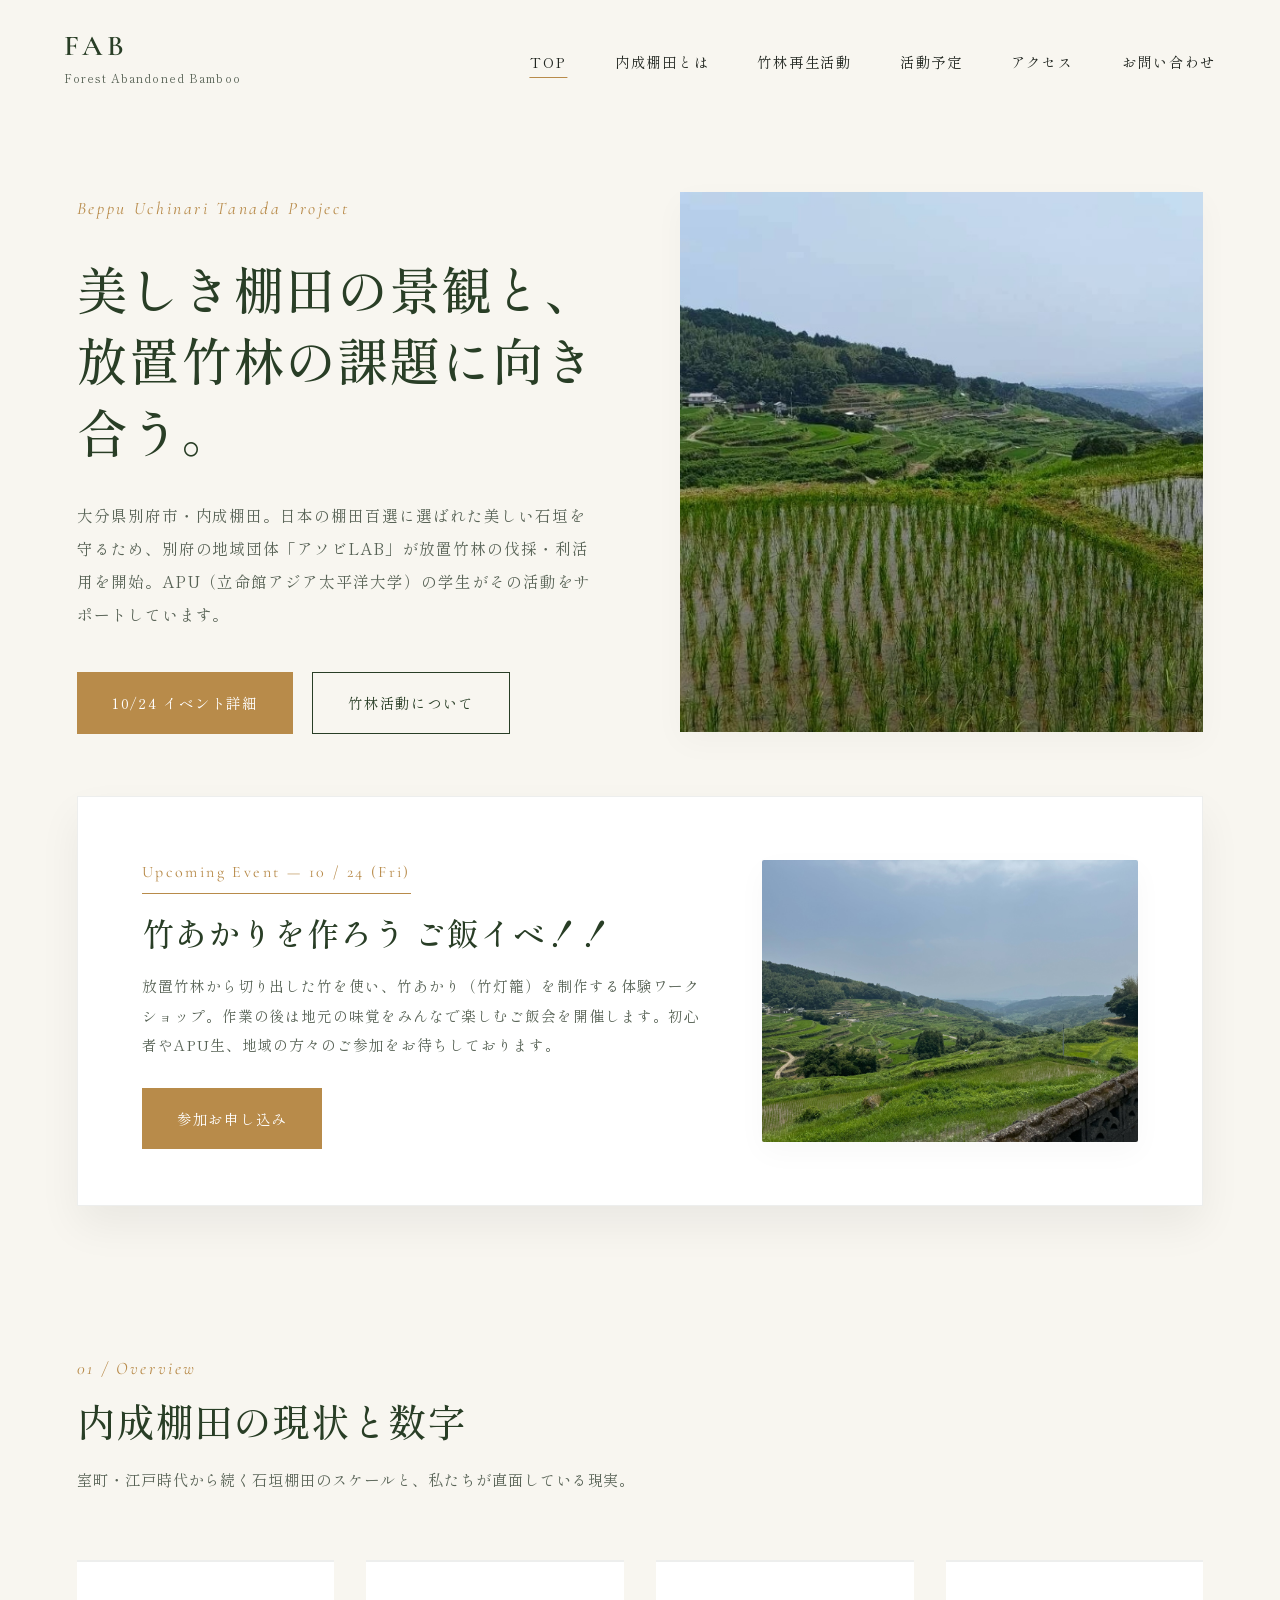
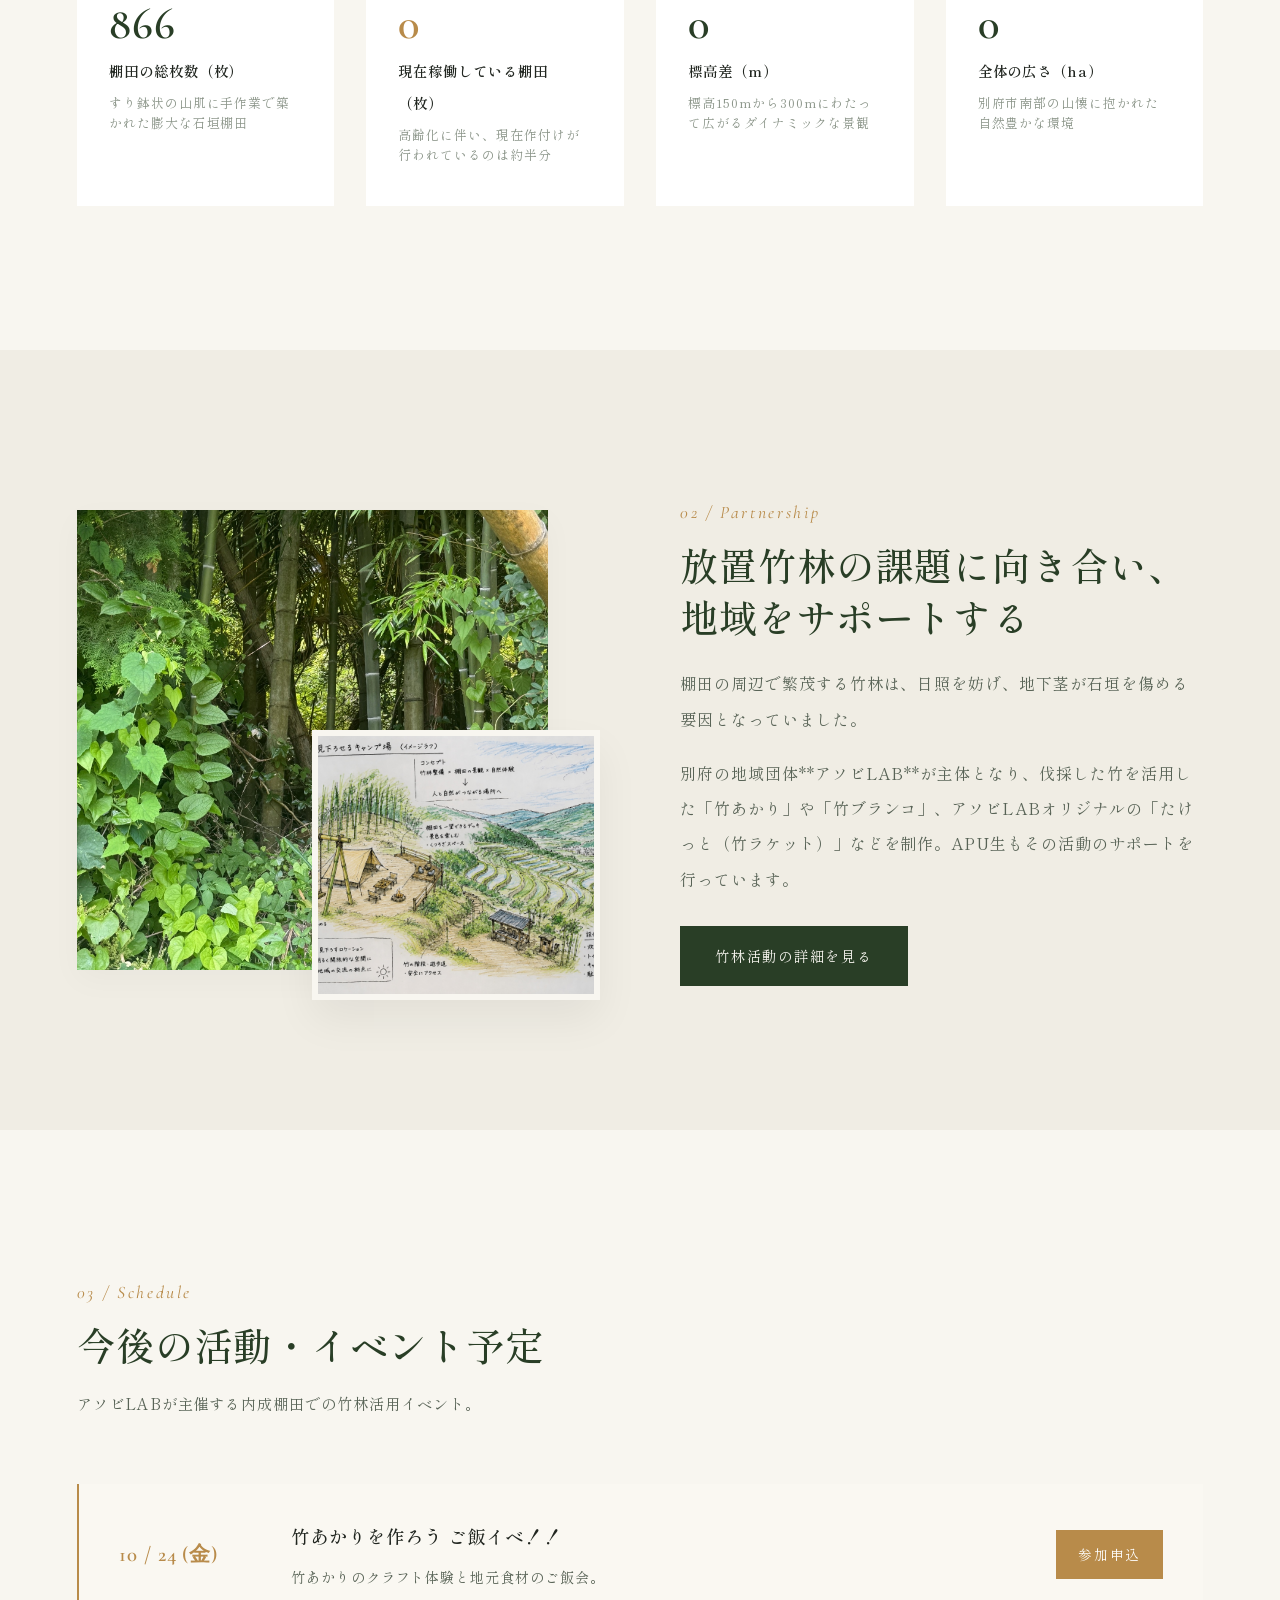
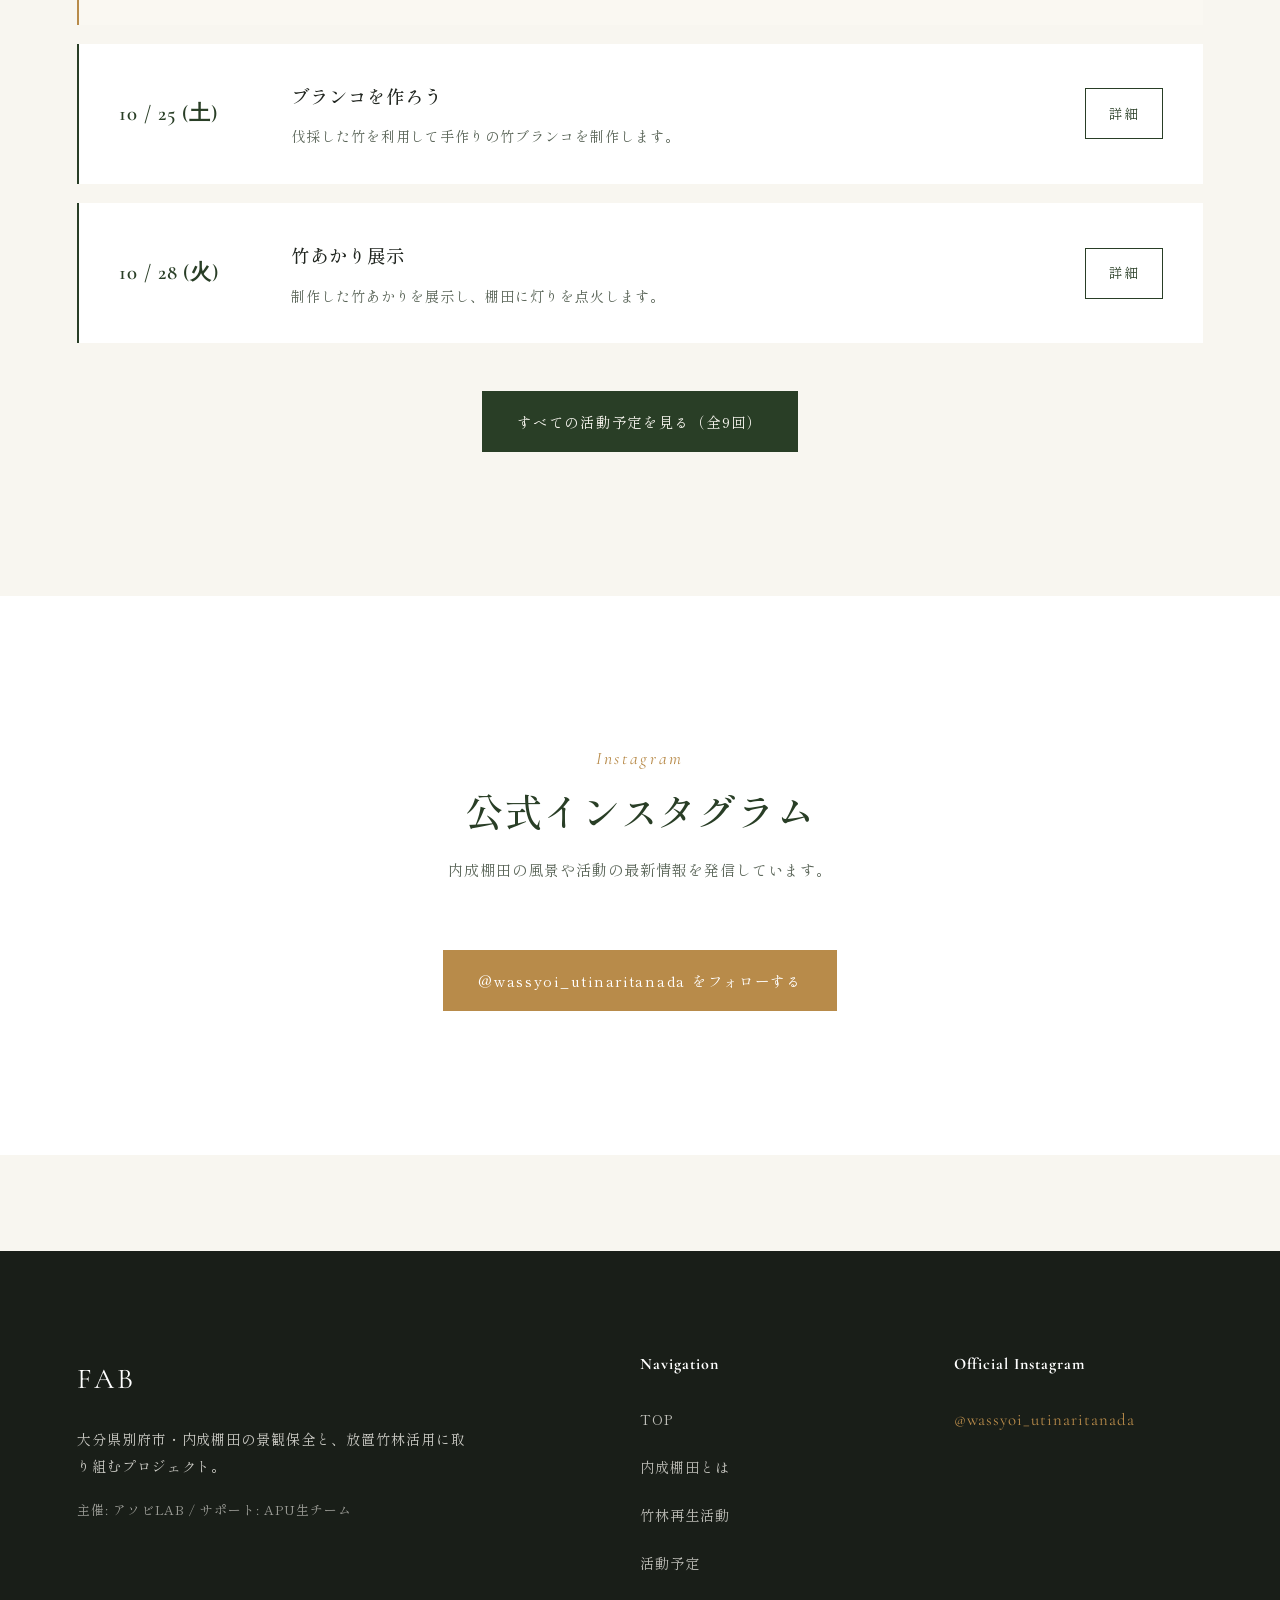
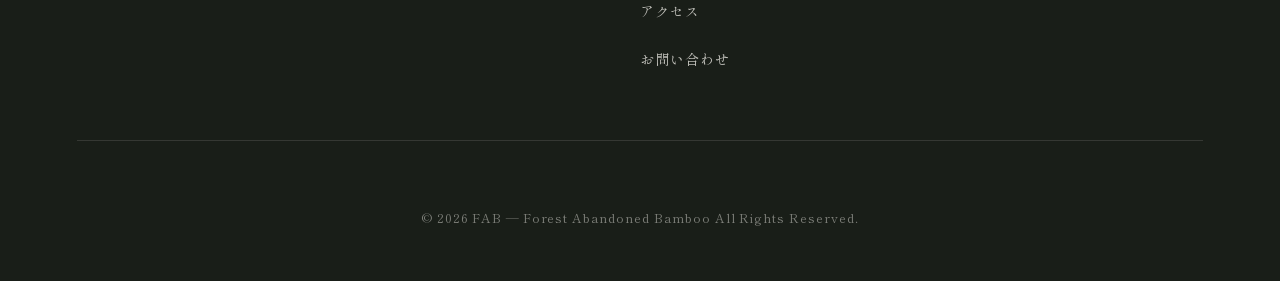
==== commit 28eb10f4: "Add files via upload" ====
--- a/index.html
+++ b/index.html
@@ -4,7 +4,7 @@
   <meta charset="UTF-8">
   <meta name="viewport" content="width=device-width, initial-scale=1.0">
   <title>FAB — Forest Abandoned Bamboo | 内成棚田 × アソビLAB × APU</title>
-  <meta name="description" content="大分県別府市・内成棚田。日本の棚田百選の絶景を守り、放置竹林をアソビと感動へと還流するアソビLABとAPU生のプロジェクト。">
+  <meta name="description" content="大分県別府市・内成棚田。日本の棚田百選の美しい景観を守るため、別府のアソビLABとAPU生が取り組む放置竹林活動。">
   <link rel="stylesheet" href="css/reset.css">
   <link rel="stylesheet" href="css/style.css">
   <link rel="stylesheet" href="css/animations.css">
@@ -27,9 +27,9 @@
       <nav class="site-nav">
         <ul>
           <li><a href="index.html" class="active">TOP</a></li>
-          <li><a href="about.html">内成棚田</a></li>
+          <li><a href="about.html">内成棚田とは</a></li>
           <li><a href="bamboo.html">竹林再生活動</a></li>
-          <li><a href="events.html">イベント予定</a></li>
+          <li><a href="events.html">活動予定</a></li>
           <li><a href="access.html">アクセス</a></li>
           <li><a href="contact.html">お問い合わせ</a></li>
         </ul>
@@ -37,39 +37,28 @@
     </div>
   </header>
 
-  <!-- Hero Section (Kamiyama / Musu-Sauna Asymmetric Style) -->
+  <!-- Hero Section -->
   <section class="hero-wrapper">
-    <div class="hero-bg-text">UCHINARI</div>
     <div class="container">
       <div class="hero-asymmetric-grid">
         <div class="hero-text-block reveal-fade-up">
-          <span class="hero-tag">BEPPU × ASOBI LAB × APU</span>
+          <span class="hero-tag-en">Beppu Uchinari Tanada Project</span>
           <h1 class="hero-heading">
-            竹から、棚田の<br>
-            <span class="highlight">未来を灯す。</span>
+            美しき棚田の景観と、<br>
+            放置竹林の課題に向き合う。
           </h1>
           <p class="hero-lead">
-            大分県別府市・内成棚田。千年の石垣と美しい稲穂を守るため、放置竹林を「地域の楽しさと感動」へと生まれ変わらせる新しい挑戦。
-          </p>
-          <div style="display: flex; gap: 1rem; flex-wrap: wrap;">
-            <a href="events.html" class="btn-custom btn-amber">10/24 イベント参加受付中</a>
-            <a href="bamboo.html" class="btn-custom btn-outline">竹林再生の取り組み</a>
-          </div>
-        </div>
-
-        <div class="hero-visual-frame reveal-fade-up delay-2">
+            大分県別府市・内成棚田。日本の棚田百選に選ばれた美しい石垣を守るため、別府の地域団体「アソビLAB」が放置竹林の伐採・利活用を開始。APU（立命館アジア太平洋大学）の学生がその活動をサポートしています。
+          </p>
+          <div style="display: flex; gap: 1.2rem; flex-wrap: wrap;">
+            <a href="events.html" class="btn-custom btn-gold">10/24 イベント詳細</a>
+            <a href="bamboo.html" class="btn-custom btn-outline">竹林活動について</a>
+          </div>
+        </div>
+
+        <div class="reveal-fade-up delay-1">
           <div class="hero-image-box reveal-mask-box">
-            <img src="images/seasons/autumn.png" alt="内成棚田の黄金色の絶景">
-          </div>
-          <!-- Rotating Stamp Badge -->
-          <div class="rotating-badge">
-            <svg viewBox="0 0 100 100">
-              <path id="textPath" d="M 50, 50 m -37, 0 a 37,37 0 1,1 74,0 a 37,37 0 1,1 -74,0" fill="none" />
-              <text font-size="9" font-family="'Zen Maru Gothic', sans-serif" font-weight="700" fill="#1C3018" letter-spacing="2">
-                <textPath href="#textPath">FAB PROJECT • UCHINARI TANADA •</textPath>
-              </text>
-            </svg>
-            <span class="badge-center-icon">🌾</span>
+            <img src="images/uchinari-1.jpg" alt="内成棚田の実際の風景">
           </div>
         </div>
       </div>
@@ -80,15 +69,15 @@
   <section class="container featured-event-banner reveal-fade-up">
     <div class="banner-card">
       <div>
-        <span class="banner-date-tag">次回注目イベント • 10/24 (金) 開催</span>
+        <span class="banner-date-tag">Upcoming Event — 10 / 24 (Fri)</span>
         <h2 class="banner-title">竹あかりを作ろう ご飯イベ！！</h2>
         <p class="banner-desc">
-          放置竹林から切り出した竹で自分だけの竹あかり（竹灯籠）をクラフト。作業の後は地元の味覚をみんなで楽しむご飯会を開催！初心者・APU生・地域の方どなたでも大歓迎です。
+          放置竹林から切り出した竹を使い、竹あかり（竹灯籠）を制作する体験ワークショップ。作業の後は地元の味覚をみんなで楽しむご飯会を開催します。初心者やAPU生、地域の方々のご参加をお待ちしております。
         </p>
-        <a href="#" class="btn-custom btn-amber" data-modal-target="modal-1024">詳細・参加申し込む</a>
-      </div>
-      <div style="position: relative;">
-        <img src="images/bamboo/lanterns.png" alt="竹あかりの幻想的な光" style="width: 100%; border-radius: 2px; box-shadow: var(--shadow-subtle);">
+        <a href="#" class="btn-custom btn-gold" data-modal-target="modal-1024">参加お申し込み</a>
+      </div>
+      <div>
+        <img src="images/uchinari-2.jpg" alt="内成棚田の景色" style="width: 100%; border-radius: 2px; box-shadow: var(--shadow-subtle);">
       </div>
     </div>
   </section>
@@ -97,94 +86,94 @@
   <section class="section-padding">
     <div class="container">
       <div class="section-header-wrap reveal-fade-up">
-        <span class="section-num">01 / REALITY</span>
-        <h2 class="section-main-title">数字で見る内成棚田と現実</h2>
-        <p class="section-desc-lead">室町・江戸時代から続く日本の棚田百選の美しさと、直面している課題。</p>
-      </div>
-
-      <div class="stats-asymmetric-flex reveal-fade-up delay-1">
-        <div class="stat-item-box">
+        <span class="section-num-en">01 / Overview</span>
+        <h2 class="section-main-title">内成棚田の現状と数字</h2>
+        <p class="section-desc-lead">室町・江戸時代から続く石垣棚田のスケールと、私たちが直面している現実。</p>
+      </div>
+
+      <div class="stats-flex-grid reveal-fade-up delay-1">
+        <div class="stat-item-card">
           <div class="stat-val" data-target="1300">0</div>
-          <div class="stat-lbl">受け継がれた棚田（枚）</div>
+          <div class="stat-lbl">棚田の総枚数（枚）</div>
           <p class="stat-sub-text">すり鉢状の山肌に手作業で築かれた膨大な石垣棚田</p>
         </div>
 
-        <div class="stat-item-box accent-border">
-          <div class="stat-val accent" data-target="650">0</div>
-          <div class="stat-lbl">現在作付け中の棚田（枚）</div>
-          <p class="stat-sub-text">高齢化により、かつての約半分が休耕地・過疎化の危機に</p>
-        </div>
-
-        <div class="stat-item-box">
+        <div class="stat-item-card">
+          <div class="stat-val" data-target="650" style="color: var(--color-accent-gold);">0</div>
+          <div class="stat-lbl">現在稼働している棚田（枚）</div>
+          <p class="stat-sub-text">高齢化に伴い、現在作付けが行われているのは約半分</p>
+        </div>
+
+        <div class="stat-item-card">
           <div class="stat-val" data-target="150">0</div>
           <div class="stat-lbl">標高差（m）</div>
-          <p class="stat-sub-text">標高150mから300mにわたって展開する絶景のグラデーション</p>
-        </div>
-
-        <div class="stat-item-box">
+          <p class="stat-sub-text">標高150mから300mにわたって広がるダイナミックな景観</p>
+        </div>
+
+        <div class="stat-item-card">
           <div class="stat-val" data-target="42">0</div>
           <div class="stat-lbl">全体の広さ（ha）</div>
-          <p class="stat-sub-text">別府の山懐に抱かれたダイナミックな自然環境</p>
-        </div>
-      </div>
-    </div>
-  </section>
-
-  <!-- Concept & Overlap Section (Musu-Sauna Style) -->
-  <section class="section-padding" style="background-color: #F0EDE6;">
+          <p class="stat-sub-text">別府市南部の山懐に抱かれた自然豊かな環境</p>
+        </div>
+      </div>
+    </div>
+  </section>
+
+  <!-- Concept Section -->
+  <section class="section-padding" style="background-color: var(--color-bg-subtle);">
     <div class="container">
       <div class="overlap-grid">
         <div class="overlap-image-wrapper reveal-fade-up">
-          <img src="images/bamboo/lanterns.png" alt="竹あかり" class="overlap-img-main">
-          <img src="images/seasons/spring.png" alt="水鏡の棚田" class="overlap-img-sub">
+          <img src="images/uchinari-3.jpg" alt="内成棚田の風景" class="overlap-img-main">
+          <img src="images/uchinari-4.jpg" alt="内成棚田の石垣" class="overlap-img-sub">
         </div>
 
         <div class="overlap-content reveal-fade-up delay-1">
-          <span class="section-num">02 / MISSION</span>
+          <span class="section-num-en">02 / Partnership</span>
           <h2 class="section-main-title" style="margin-bottom: 1.5rem;">
-            放置竹林の困りごとを<br>「アソビ」の場へ
+            放置竹林の課題に向き合い、<br>地域をサポートする
           </h2>
           <p style="margin-bottom: 1.2rem; color: var(--color-text-sub);">
-            棚田の周りで猛繁殖する竹林は、日光を遮り、根が石垣を浸食する脅威となっていました。
+            棚田の周辺で繁茂する竹林は、日照を妨げ、地下茎が石垣を傷める要因となっていました。
           </p>
           <p style="margin-bottom: 1.8rem; color: var(--color-text-sub);">
-            そこで別府の地域団体**アソビLAB**と**APU（立命館アジア太平洋大学）**の学生チームが立ち上がり、竹を伐採・加工して「竹あかり」「竹ブランコ」「たけっと（竹ラケット）」「竹炭」へと再生する循環モデルをスタートしました。
-          </p>
-          <a href="bamboo.html" class="btn-custom btn-primary-dark">竹林再生活動の仕組みを読む</a>
-        </div>
-      </div>
-    </div>
-  </section>
-
-  <!-- Upcoming Schedule Preview Section (Only 100% Real Dates) -->
+            別府の地域団体**アソビLAB**が主体となり、伐採した竹を活用した「竹あかり」や「竹ブランコ」、アソビLABオリジナルの「たけっと（竹ラケット）」などを制作。APU生もその活動のサポートを行っています。
+          </p>
+          <a href="bamboo.html" class="btn-custom btn-primary-dark">竹林活動の詳細を見る</a>
+        </div>
+      </div>
+    </div>
+  </section>
+
+  <!-- Upcoming Schedule Section -->
   <section class="section-padding">
     <div class="container">
       <div class="section-header-wrap reveal-fade-up">
-        <span class="section-num">03 / SCHEDULE</span>
-        <h2 class="section-main-title">直近の活動・イベント予定</h2>
-        <p class="section-desc-lead">アソビLAB × APU生が開催する内成棚田での体験イベント。</p>
+        <span class="section-num-en">03 / Schedule</span>
+        <h2 class="section-main-title">今後の活動・イベント予定</h2>
+        <p class="section-desc-lead">アソビLABが主催する内成棚田での竹林活用イベント。</p>
       </div>
 
       <div class="events-clean-list reveal-fade-up delay-1">
         
         <!-- 10/24 -->
         <div class="event-row-card highlight-row">
-          <div class="event-date-badge">10/24 (金)</div>
+          <div class="event-date-badge">10 / 24 (金)</div>
           <div>
             <h3 class="event-title-main">竹あかりを作ろう ご飯イベ！！</h3>
-            <p class="event-desc-sub">竹あかりクラフトと、美味しい地元のご飯をみんなで囲む交流イベント。</p>
+            <p class="event-desc-sub">竹あかりのクラフト体験と地元食材のご飯会。</p>
           </div>
           <div style="text-align: right;">
-            <a href="#" class="btn-custom btn-amber" style="padding: 0.6rem 1.4rem; font-size: 0.85rem;" data-modal-target="modal-1024">参加申込</a>
+            <a href="#" class="btn-custom btn-gold" style="padding: 0.6rem 1.4rem; font-size: 0.85rem;" data-modal-target="modal-1024">参加申込</a>
           </div>
         </div>
 
         <!-- 10/25 -->
         <div class="event-row-card">
-          <div class="event-date-badge">10/25 (土)</div>
+          <div class="event-date-badge">10 / 25 (土)</div>
           <div>
             <h3 class="event-title-main">ブランコを作ろう</h3>
-            <p class="event-desc-sub">棚田を見下ろす高台に、丈夫な手作り竹ブランコを制作します。</p>
+            <p class="event-desc-sub">伐採した竹を利用して手作りの竹ブランコを制作します。</p>
           </div>
           <div style="text-align: right;">
             <a href="events.html" class="btn-custom btn-outline" style="padding: 0.6rem 1.4rem; font-size: 0.85rem;">詳細</a>
@@ -193,10 +182,10 @@
 
         <!-- 10/28 -->
         <div class="event-row-card">
-          <div class="event-date-badge">10/28 (火)</div>
+          <div class="event-date-badge">10 / 28 (火)</div>
           <div>
             <h3 class="event-title-main">竹あかり展示</h3>
-            <p class="event-desc-sub">制作した竹あかりを一堂に点灯。秋の棚田をやさしく照らします。</p>
+            <p class="event-desc-sub">制作した竹あかりを展示し、棚田に灯りを点火します。</p>
           </div>
           <div style="text-align: right;">
             <a href="events.html" class="btn-custom btn-outline" style="padding: 0.6rem 1.4rem; font-size: 0.85rem;">詳細</a>
@@ -206,23 +195,22 @@
       </div>
 
       <div style="text-align: center; margin-top: 3rem;" class="reveal-fade-up">
-        <a href="events.html" class="btn-custom btn-primary-dark">すべてのイベント予定を見る（全9回）</a>
-      </div>
-    </div>
-  </section>
-
-  <!-- Instagram Feed Section -->
+        <a href="events.html" class="btn-custom btn-primary-dark">すべての活動予定を見る（全9回）</a>
+      </div>
+    </div>
+  </section>
+
+  <!-- Instagram Section -->
   <section class="section-padding" style="background-color: var(--color-bg-white);">
-    <div class="container">
-      <div class="section-header-wrap text-center reveal-fade-up" style="text-align: center;">
-        <span class="section-num">INSTAGRAM</span>
+    <div class="container text-center" style="text-align: center;">
+      <div class="section-header-wrap reveal-fade-up">
+        <span class="section-num-en">Instagram</span>
         <h2 class="section-main-title">公式インスタグラム</h2>
-        <p class="section-desc-lead" style="margin-left: auto; margin-right: auto;">内成棚田の四季の移ろいと、活動の日常を発信中。</p>
-      </div>
-
-      <div style="text-align: center; margin-top: 2.5rem;" class="reveal-fade-up">
-        <a href="https://www.instagram.com/wassyoi_utinaritanada/" target="_blank" rel="noopener noreferrer" class="btn-custom btn-amber" style="display: inline-flex; align-items: center; gap: 0.6rem;">
-          <svg width="20" height="20" viewBox="0 0 24 24" fill="none" stroke="currentColor" stroke-width="2"><rect x="2" y="2" width="20" height="20" rx="5" ry="5"></rect><path d="M16 11.37A4 4 0 1 1 12.63 8 4 4 0 0 1 16 11.37z"></path><line x1="17.5" y1="6.5" x2="17.51" y2="6.5"></line></svg>
+        <p class="section-desc-lead" style="margin: 1rem auto 0;">内成棚田の風景や活動の最新情報を発信しています。</p>
+      </div>
+
+      <div style="margin-top: 2.5rem;" class="reveal-fade-up">
+        <a href="https://www.instagram.com/wassyoi_utinaritanada/" target="_blank" rel="noopener noreferrer" class="btn-custom btn-gold">
           @wassyoi_utinaritanada をフォローする
         </a>
       </div>
@@ -233,13 +221,13 @@
   <div class="modal-backdrop" id="modal-1024">
     <div class="modal-content-card">
       <button class="modal-close-button">&times;</button>
-      <span style="color: var(--color-accent-amber); font-weight: 700; font-family: var(--font-sans); font-size: 0.85rem;">EVENT JOIN</span>
-      <h3 style="font-size: 1.5rem; margin: 0.5rem 0 1rem; color: var(--color-bg-green);">10/24(金) 竹あかりを作ろう ご飯イベ！！</h3>
-      <p style="font-size: 0.95rem; color: var(--color-text-sub); margin-bottom: 1.5rem; line-height: 1.8;">
-        イベントへのご参加・お問合せは公式InstagramのDM、またはお問合せフォームより気軽にご連絡ください！
+      <span style="color: var(--color-accent-gold); font-family: var(--font-serif-en); font-size: 0.9rem;">Event Information</span>
+      <h3 style="font-size: 1.4rem; margin: 0.5rem 0 1rem; color: var(--color-accent-green);">10/24(金) 竹あかりを作ろう ご飯イベ！！</h3>
+      <p style="font-size: 0.92rem; color: var(--color-text-sub); margin-bottom: 1.5rem; line-height: 1.9;">
+        イベントへのご参加・お問合せは公式InstagramのDM、またはお問合せフォームより気軽にご連絡ください。
       </p>
       <div style="display: flex; flex-direction: column; gap: 0.8rem;">
-        <a href="https://www.instagram.com/wassyoi_utinaritanada/" target="_blank" rel="noopener noreferrer" class="btn-custom btn-amber" style="text-align: center;">
+        <a href="https://www.instagram.com/wassyoi_utinaritanada/" target="_blank" rel="noopener noreferrer" class="btn-custom btn-gold" style="text-align: center;">
           Instagram DMで申し込む
         </a>
         <a href="contact.html" class="btn-custom btn-outline" style="text-align: center;">
@@ -249,37 +237,37 @@
     </div>
   </div>
 
-  <!-- Site Footer -->
+  <!-- Footer -->
   <footer class="site-footer">
     <div class="container">
       <div class="footer-top-grid">
         <div>
           <div class="footer-brand">FAB</div>
-          <p style="font-size: 0.9rem; opacity: 0.8; max-width: 400px; line-height: 1.8;">
-            大分県別府市・内成棚田の景観保全と、放置竹林の資源化に取り組むプロジェクト。
-          </p>
-          <p style="font-size: 0.8rem; opacity: 0.6; margin-top: 1rem;">運営: アソビLAB × APU（立命館アジア太平洋大学）学生チーム</p>
+          <p style="font-size: 0.88rem; opacity: 0.8; max-width: 400px; line-height: 1.9;">
+            大分県別府市・内成棚田の景観保全と、放置竹林活用に取り組むプロジェクト。
+          </p>
+          <p style="font-size: 0.8rem; opacity: 0.6; margin-top: 1rem;">主催: アソビLAB / サポート: APU生チーム</p>
         </div>
         <div>
-          <h4 style="font-family: var(--font-sans); font-size: 0.95rem; color: #fff; margin-bottom: 1.2rem;">NAVIGATION</h4>
+          <h4 style="font-family: var(--font-serif-en); font-size: 1rem; color: #fff; margin-bottom: 1.2rem;">Navigation</h4>
           <ul class="footer-nav-list">
             <li><a href="index.html">TOP</a></li>
             <li><a href="about.html">内成棚田とは</a></li>
             <li><a href="bamboo.html">竹林再生活動</a></li>
-            <li><a href="events.html">イベント予定</a></li>
+            <li><a href="events.html">活動予定</a></li>
             <li><a href="access.html">アクセス</a></li>
             <li><a href="contact.html">お問い合わせ</a></li>
           </ul>
         </div>
         <div>
-          <h4 style="font-family: var(--font-sans); font-size: 0.95rem; color: #fff; margin-bottom: 1.2rem;">OFFICIAL SNS</h4>
-          <a href="https://www.instagram.com/wassyoi_utinaritanada/" target="_blank" rel="noopener noreferrer" style="color: var(--color-accent-amber); font-family: var(--font-sans); font-weight: 700;">
+          <h4 style="font-family: var(--font-serif-en); font-size: 1rem; color: #fff; margin-bottom: 1.2rem;">Official Instagram</h4>
+          <a href="https://www.instagram.com/wassyoi_utinaritanada/" target="_blank" rel="noopener noreferrer" style="color: var(--color-accent-gold); font-family: var(--font-serif-en); font-size: 1.05rem;">
             @wassyoi_utinaritanada
           </a>
         </div>
       </div>
       <div class="footer-copy">
-        &copy; 2026 FAB — Forest Abandoned Bamboo / 内成棚田再生プロジェクト All Rights Reserved.
+        &copy; 2026 FAB — Forest Abandoned Bamboo All Rights Reserved.
       </div>
     </div>
   </footer>
--- a/css/style.css
+++ b/css/style.css
@@ -1,39 +1,39 @@
 /* ============================================
    FAB — Forest Abandoned Bamboo
-   Redesign System & Modern Asymmetric Styles
-   Inspired by Kamiyama College, Musu-Sauna, ITSUKI, Maiko Villa
+   Quiet & Authentic Japanese Aesthetics
+   Inspired by Bleston Court, Luma, & Sakatashop
    ============================================ */
 
-@import url('https://fonts.googleapis.com/css2?family=Noto+Serif+JP:wght@300;400;600;700&family=Plus+Jakarta+Sans:wght@300;400;600;700&family=Shippori+Mincho:wght@400;600;700&family=Zen+Maru+Gothic:wght@400;500;700&display=swap');
+@import url('https://fonts.googleapis.com/css2?family=Cormorant+Garamond:ital,wght@0,300;0,400;0,600;1,400&family=Noto+Serif+JP:wght@300;400;600&family=Shippori+Mincho:wght@400;500;600;700&display=swap');
 
 /* --- Design Variables --- */
 :root {
-  --font-serif: 'Shippori Mincho', 'Noto Serif JP', serif;
-  --font-sans: 'Zen Maru Gothic', 'Plus Jakarta Sans', sans-serif;
+  --font-serif-jp: 'Shippori Mincho', 'Noto Serif JP', serif;
+  --font-serif-en: 'Cormorant Garamond', serif;
   
-  --color-bg-paper: #F7F5F0;
+  --color-bg-paper: #F8F6F0;
   --color-bg-white: #FFFFFF;
-  --color-bg-dark: #121612;
-  --color-bg-green: #1C3018;
-
-  --color-text-main: #1C211C;
-  --color-text-sub: #525C51;
-  --color-text-light: #F7F5F0;
+  --color-bg-dark: #191E18;
+  --color-bg-subtle: #F0EDE4;
+
+  --color-text-main: #212620;
+  --color-text-sub: #586356;
+  --color-text-muted: #8A9488;
+  --color-text-light: #F8F6F0;
   
-  --color-accent-amber: #D9822B;
-  --color-accent-gold: #C59A4E;
-  --color-accent-green: #2B5226;
-
-  --border-subtle: rgba(28, 33, 28, 0.08);
-  --border-dark-subtle: rgba(247, 245, 240, 0.12);
-
-  --shadow-subtle: 0 10px 30px rgba(0, 0, 0, 0.04);
-  --shadow-floating: 0 20px 40px rgba(0, 0, 0, 0.08);
+  --color-accent-gold: #B88B4A;
+  --color-accent-green: #293E26;
+
+  --border-subtle: rgba(33, 38, 32, 0.08);
+  --border-dark-subtle: rgba(248, 246, 240, 0.12);
+
+  --shadow-subtle: 0 10px 30px rgba(0, 0, 0, 0.03);
+  --shadow-floating: 0 20px 40px rgba(0, 0, 0, 0.06);
 
   --transition-smooth: cubic-bezier(0.16, 1, 0.3, 1);
 }
 
-/* Base resets & typography */
+/* Base reset */
 *, *::before, *::after {
   box-sizing: border-box;
   margin: 0;
@@ -45,21 +45,21 @@
   font-size: 16px;
   background-color: var(--color-bg-paper);
   color: var(--color-text-main);
-  font-family: var(--font-serif);
+  font-family: var(--font-serif-jp);
   -webkit-font-smoothing: antialiased;
   word-break: break-word;
 }
 
 body {
   overflow-x: hidden;
-  line-height: 2.1;
-  letter-spacing: 0.05em;
+  line-height: 2.2;
+  letter-spacing: 0.06em;
 }
 
 a {
   color: inherit;
   text-decoration: none;
-  transition: all 0.3s var(--transition-smooth);
+  transition: all 0.35s var(--transition-smooth);
 }
 
 img {
@@ -70,53 +70,46 @@
 
 /* Layout Utilities */
 .container {
-  width: 90%;
-  max-width: 1280px;
+  width: 88%;
+  max-width: 1200px;
   margin: 0 auto;
   position: relative;
 }
 
-.container-narrow {
-  width: 85%;
-  max-width: 960px;
-  margin: 0 auto;
-  position: relative;
-}
-
 .section-padding {
-  padding: 8rem 0;
+  padding: 9rem 0;
 }
 
 @media (max-width: 768px) {
   .section-padding {
-    padding: 4.5rem 0;
-  }
-}
-
-/* --- Header & Navigation --- */
+    padding: 5rem 0;
+  }
+}
+
+/* --- Header --- */
 .site-header {
   position: fixed;
   top: 0;
   left: 0;
   width: 100%;
   z-index: 1000;
-  padding: 1.5rem 0;
+  padding: 2rem 0;
   transition: all 0.4s var(--transition-smooth);
 }
 
 .site-header.scrolled {
-  background-color: rgba(247, 245, 240, 0.92);
-  backdrop-filter: blur(12px);
-  box-shadow: 0 4px 20px rgba(0, 0, 0, 0.03);
-  padding: 1rem 0;
+  background-color: rgba(248, 246, 240, 0.95);
+  backdrop-filter: blur(10px);
+  padding: 1.2rem 0;
+  border-bottom: 1px solid var(--border-subtle);
 }
 
 .header-container {
   display: flex;
   align-items: center;
   justify-content: space-between;
-  width: 92%;
-  max-width: 1360px;
+  width: 90%;
+  max-width: 1280px;
   margin: 0 auto;
 }
 
@@ -126,48 +119,48 @@
 }
 
 .logo-main {
-  font-family: var(--font-sans);
-  font-weight: 700;
-  font-size: 1.6rem;
+  font-family: var(--font-serif-en);
+  font-weight: 600;
+  font-size: 1.8rem;
   letter-spacing: 0.15em;
-  color: var(--color-bg-green);
+  color: var(--color-accent-green);
   line-height: 1;
 }
 
 .logo-sub {
-  font-family: var(--font-serif);
+  font-family: var(--font-serif-jp);
   font-size: 0.7rem;
-  letter-spacing: 0.08em;
+  letter-spacing: 0.1em;
   color: var(--color-text-sub);
-  margin-top: 0.2rem;
+  margin-top: 0.3rem;
 }
 
 .site-nav ul {
   display: flex;
   list-style: none;
-  gap: 2.5rem;
+  gap: 3rem;
   align-items: center;
 }
 
 .site-nav a {
-  font-family: var(--font-sans);
-  font-size: 0.92rem;
-  font-weight: 500;
-  letter-spacing: 0.08em;
+  font-family: var(--font-serif-jp);
+  font-size: 0.9rem;
+  letter-spacing: 0.12em;
   color: var(--color-text-main);
   position: relative;
-  padding-bottom: 0.3rem;
+  padding-bottom: 0.4rem;
 }
 
 .site-nav a::after {
   content: '';
   position: absolute;
   bottom: 0;
-  left: 0;
+  left: 50%;
+  transform: translateX(-50%);
   width: 0;
-  height: 2px;
-  background-color: var(--color-accent-amber);
-  transition: width 0.3s var(--transition-smooth);
+  height: 1px;
+  background-color: var(--color-accent-gold);
+  transition: width 0.35s var(--transition-smooth);
 }
 
 .site-nav a:hover::after,
@@ -180,8 +173,8 @@
   background: none;
   border: none;
   cursor: pointer;
-  width: 30px;
-  height: 20px;
+  width: 28px;
+  height: 18px;
   flex-direction: column;
   justify-content: space-between;
   z-index: 1001;
@@ -190,40 +183,25 @@
 .hamburger span {
   display: block;
   width: 100%;
-  height: 2px;
+  height: 1px;
   background-color: var(--color-text-main);
   transition: all 0.3s ease;
 }
 
-/* --- Hero Section (Kamiyama / Musu-Sauna Style) --- */
+/* --- Hero Section --- */
 .hero-wrapper {
   position: relative;
-  min-height: 100vh;
+  min-height: 92vh;
   display: flex;
   align-items: center;
-  padding-top: 5rem;
-  overflow: hidden;
+  padding-top: 6rem;
   background-color: var(--color-bg-paper);
-}
-
-.hero-bg-text {
-  position: absolute;
-  top: 15%;
-  right: -5%;
-  font-family: var(--font-sans);
-  font-size: clamp(6rem, 15vw, 16rem);
-  font-weight: 700;
-  color: rgba(28, 33, 28, 0.03);
-  user-select: none;
-  pointer-events: none;
-  line-height: 1;
-  white-space: nowrap;
 }
 
 .hero-asymmetric-grid {
   display: grid;
-  grid-template-columns: 1.1fr 0.9fr;
-  gap: 4rem;
+  grid-template-columns: 1fr 1fr;
+  gap: 5rem;
   align-items: center;
   width: 100%;
 }
@@ -235,76 +213,42 @@
   }
 }
 
-.hero-text-block {
-  position: relative;
-  z-index: 2;
-}
-
-.hero-tag {
-  display: inline-block;
-  font-family: var(--font-sans);
-  font-size: 0.85rem;
-  font-weight: 700;
-  letter-spacing: 0.2em;
-  color: var(--color-accent-amber);
+.hero-tag-en {
+  font-family: var(--font-serif-en);
+  font-size: 1.1rem;
+  font-style: italic;
+  letter-spacing: 0.15em;
+  color: var(--color-accent-gold);
   margin-bottom: 1.5rem;
-  text-transform: uppercase;
-  position: relative;
-  padding-left: 2rem;
-}
-
-.hero-tag::before {
-  content: '';
-  position: absolute;
-  left: 0;
-  top: 50%;
-  width: 1.2rem;
-  height: 1.5px;
-  background-color: var(--color-accent-amber);
+  display: block;
 }
 
 .hero-heading {
-  font-size: clamp(2.2rem, 4.5vw, 3.8rem);
-  font-weight: 700;
-  line-height: 1.35;
-  color: var(--color-bg-green);
+  font-size: clamp(2.2rem, 4vw, 3.4rem);
+  font-weight: 500;
+  line-height: 1.4;
+  color: var(--color-accent-green);
   margin-bottom: 2rem;
 }
 
-.hero-heading span {
-  display: block;
-}
-
-.hero-heading .highlight {
-  color: var(--color-accent-amber);
-  position: relative;
-  display: inline-block;
-}
-
 .hero-lead {
-  font-size: 1.05rem;
+  font-size: 0.98rem;
   color: var(--color-text-sub);
   margin-bottom: 2.5rem;
-  max-width: 520px;
-}
-
-/* Image Frame with Mask Reveal */
-.hero-visual-frame {
-  position: relative;
+  line-height: 2.1;
 }
 
 .hero-image-box {
   position: relative;
   width: 100%;
-  height: 580px;
-  border-radius: 4px;
+  height: 540px;
   overflow: hidden;
-  box-shadow: var(--shadow-floating);
+  box-shadow: var(--shadow-subtle);
 }
 
 @media (max-width: 768px) {
   .hero-image-box {
-    height: 380px;
+    height: 360px;
   }
 }
 
@@ -312,70 +256,29 @@
   width: 100%;
   height: 100%;
   object-fit: cover;
-  transition: transform 1.2s var(--transition-smooth);
+  transition: transform 1.4s var(--transition-smooth);
 }
 
 .hero-image-box:hover img {
-  transform: scale(1.04);
-}
-
-/* Rotating Stamp Badge */
-.rotating-badge {
-  position: absolute;
-  bottom: -30px;
-  left: -30px;
-  width: 140px;
-  height: 140px;
-  z-index: 3;
-}
-
-@media (max-width: 768px) {
-  .rotating-badge {
-    width: 100px;
-    height: 100px;
-    bottom: -20px;
-    left: 10px;
-  }
-}
-
-.rotating-badge svg {
-  width: 100%;
-  height: 100%;
-  animation: spin 15s linear infinite;
-}
-
-@keyframes spin {
-  from { transform: rotate(0deg); }
-  to { transform: rotate(360deg); }
-}
-
-.badge-center-icon {
-  position: absolute;
-  top: 50%;
-  left: 50%;
-  transform: translate(-50%, -50%);
-  font-size: 1.5rem;
-}
-
-/* --- Special Feature Banner (10/24 Event) --- */
+  transform: scale(1.03);
+}
+
+/* --- Featured Notice Banner (10/24 Event) --- */
 .featured-event-banner {
-  margin-top: -3rem;
+  margin-top: -2rem;
   position: relative;
   z-index: 10;
 }
 
 .banner-card {
-  background-color: var(--color-bg-green);
-  color: var(--color-text-light);
-  border-radius: 2px;
+  background-color: var(--color-bg-white);
+  border: 1px solid var(--border-subtle);
   padding: 3.5rem 4rem;
   display: grid;
   grid-template-columns: 1.2fr 0.8fr;
-  gap: 3rem;
+  gap: 3.5rem;
   align-items: center;
   box-shadow: var(--shadow-floating);
-  position: relative;
-  overflow: hidden;
 }
 
 @media (max-width: 992px) {
@@ -386,91 +289,73 @@
   }
 }
 
-.banner-card::before {
-  content: '';
-  position: absolute;
-  top: -50%;
-  right: -20%;
-  width: 400px;
-  height: 400px;
-  border-radius: 50%;
-  background: radial-gradient(circle, rgba(217, 130, 43, 0.15) 0%, rgba(0,0,0,0) 70%);
-  pointer-events: none;
-}
-
 .banner-date-tag {
   display: inline-block;
-  background-color: var(--color-accent-amber);
-  color: #fff;
-  font-family: var(--font-sans);
-  font-size: 0.85rem;
-  font-weight: 700;
-  padding: 0.3rem 1.2rem;
-  letter-spacing: 0.1em;
+  border-bottom: 1px solid var(--color-accent-gold);
+  color: var(--color-accent-gold);
+  font-family: var(--font-serif-en);
+  font-size: 1rem;
+  letter-spacing: 0.15em;
   margin-bottom: 1rem;
+  padding-bottom: 0.2rem;
 }
 
 .banner-title {
-  font-size: clamp(1.6rem, 3vw, 2.4rem);
-  font-weight: 700;
-  color: #fff;
+  font-size: clamp(1.5rem, 2.5vw, 2.1rem);
+  font-weight: 500;
+  color: var(--color-accent-green);
   line-height: 1.4;
   margin-bottom: 1rem;
 }
 
 .banner-desc {
+  font-size: 0.92rem;
+  color: var(--color-text-sub);
+  line-height: 2;
+  margin-bottom: 1.8rem;
+}
+
+/* --- Section Headings --- */
+.section-header-wrap {
+  margin-bottom: 4rem;
+}
+
+.section-num-en {
+  font-family: var(--font-serif-en);
+  font-size: 1.1rem;
+  font-style: italic;
+  letter-spacing: 0.15em;
+  color: var(--color-accent-gold);
+  display: block;
+  margin-bottom: 0.4rem;
+}
+
+.section-main-title {
+  font-size: clamp(1.8rem, 3vw, 2.6rem);
+  font-weight: 500;
+  color: var(--color-accent-green);
+  line-height: 1.35;
+}
+
+.section-desc-lead {
   font-size: 0.95rem;
-  opacity: 0.88;
-  line-height: 1.9;
-  margin-bottom: 1.5rem;
-}
-
-/* --- Section Heading Styles --- */
-.section-header-wrap {
-  margin-bottom: 4.5rem;
-  position: relative;
-}
-
-.section-num {
-  font-family: var(--font-sans);
-  font-size: 0.9rem;
-  font-weight: 700;
-  letter-spacing: 0.2em;
-  color: var(--color-accent-amber);
-  display: block;
-  margin-bottom: 0.5rem;
-}
-
-.section-main-title {
-  font-size: clamp(2rem, 3.5vw, 3rem);
-  font-weight: 700;
-  color: var(--color-bg-green);
-  line-height: 1.3;
-}
-
-.section-desc-lead {
-  font-size: 1rem;
   color: var(--color-text-sub);
   margin-top: 1rem;
-  max-width: 600px;
-}
-
-/* --- Overlap & Asymmetric Sections (Musu Sauna & ITSUKI style) --- */
-.overlap-section {
-  position: relative;
-}
-
+  max-width: 620px;
+}
+
+/* --- Overlap & Authentic Section --- */
 .overlap-grid {
   display: grid;
   grid-template-columns: 1fr 1fr;
-  gap: 4rem;
+  gap: 5rem;
   align-items: center;
 }
 
 @media (max-width: 992px) {
   .overlap-grid {
     grid-template-columns: 1fr;
-    gap: 2.5rem;
+    gap: 3rem;
   }
 }
 
@@ -479,38 +364,30 @@
 }
 
 .overlap-img-main {
-  width: 88%;
-  height: 480px;
+  width: 90%;
+  height: 460px;
   object-fit: cover;
   box-shadow: var(--shadow-subtle);
 }
 
 .overlap-img-sub {
   position: absolute;
-  bottom: -40px;
+  bottom: -30px;
   right: 0;
   width: 55%;
-  height: 280px;
+  height: 270px;
   object-fit: cover;
   box-shadow: var(--shadow-floating);
-  border: 8px solid var(--color-bg-paper);
+  border: 6px solid var(--color-bg-paper);
 }
 
 @media (max-width: 768px) {
-  .overlap-img-main { width: 100%; height: 320px; }
+  .overlap-img-main { width: 100%; height: 300px; }
   .overlap-img-sub { display: none; }
 }
 
-.overlap-content {
-  padding-left: 2rem;
-}
-
-@media (max-width: 992px) {
-  .overlap-content { padding-left: 0; }
-}
-
-/* --- Stats & Numbers Display --- */
-.stats-asymmetric-flex {
+/* --- Stats Display --- */
+.stats-flex-grid {
   display: grid;
   grid-template-columns: repeat(4, 1fr);
   gap: 2rem;
@@ -518,78 +395,65 @@
 }
 
 @media (max-width: 992px) {
-  .stats-asymmetric-flex {
+  .stats-flex-grid {
     grid-template-columns: repeat(2, 1fr);
   }
 }
 
 @media (max-width: 576px) {
-  .stats-asymmetric-flex {
+  .stats-flex-grid {
     grid-template-columns: 1fr;
   }
 }
 
-.stat-item-box {
+.stat-item-card {
   background-color: var(--color-bg-white);
   padding: 2.5rem 2rem;
-  border-bottom: 3px solid var(--color-bg-green);
-  transition: transform 0.4s var(--transition-smooth);
-}
-
-.stat-item-box:hover {
-  transform: translateY(-8px);
-}
-
-.stat-item-box.accent-border {
-  border-bottom-color: var(--color-accent-amber);
+  border-top: 2px solid var(--border-subtle);
+  transition: border-color 0.3s ease;
+}
+
+.stat-item-card:hover {
+  border-top-color: var(--color-accent-gold);
 }
 
 .stat-val {
-  font-family: var(--font-sans);
-  font-size: clamp(2.8rem, 4vw, 3.8rem);
-  font-weight: 700;
-  color: var(--color-bg-green);
+  font-family: var(--font-serif-en);
+  font-size: clamp(2.5rem, 3.5vw, 3.5rem);
+  font-weight: 600;
+  color: var(--color-accent-green);
   line-height: 1;
   margin-bottom: 0.5rem;
 }
 
-.stat-val.accent {
-  color: var(--color-accent-amber);
-}
-
-.stat-unit {
-  font-size: 1.1rem;
-  margin-left: 0.3rem;
-}
-
 .stat-lbl {
-  font-size: 0.95rem;
+  font-size: 0.9rem;
   font-weight: 600;
   color: var(--color-text-main);
-  margin-bottom: 0.5rem;
+  margin-bottom: 0.4rem;
 }
 
 .stat-sub-text {
   font-size: 0.8rem;
-  color: var(--color-text-sub);
+  color: var(--color-text-muted);
   line-height: 1.6;
 }
 
-/* --- Schedule & Events List (Clean & Modern) --- */
+/* --- Event Schedule List --- */
 .events-clean-list {
   display: flex;
   flex-direction: column;
-  gap: 1.5rem;
+  gap: 1.2rem;
 }
 
 .event-row-card {
   background-color: var(--color-bg-white);
   padding: 2rem 2.5rem;
   display: grid;
-  grid-template-columns: 140px 1fr 180px;
+  grid-template-columns: 140px 1fr 160px;
   gap: 2rem;
   align-items: center;
-  border-left: 4px solid var(--color-bg-green);
+  border-left: 2px solid var(--color-accent-green);
   transition: all 0.3s var(--transition-smooth);
 }
 
@@ -603,84 +467,80 @@
 
 .event-row-card:hover {
   box-shadow: var(--shadow-subtle);
-  transform: translateX(6px);
 }
 
 .event-row-card.highlight-row {
-  border-left-color: var(--color-accent-amber);
-  background-color: #FFFDF9;
+  border-left-color: var(--color-accent-gold);
+  background-color: #FAF8F2;
 }
 
 .event-date-badge {
-  font-family: var(--font-sans);
-  font-size: 1.2rem;
-  font-weight: 700;
-  color: var(--color-bg-green);
+  font-family: var(--font-serif-en);
+  font-size: 1.3rem;
+  font-weight: 600;
+  color: var(--color-accent-green);
 }
 
 .event-row-card.highlight-row .event-date-badge {
-  color: var(--color-accent-amber);
+  color: var(--color-accent-gold);
 }
 
 .event-title-main {
-  font-size: 1.25rem;
-  font-weight: 700;
+  font-size: 1.15rem;
+  font-weight: 500;
   color: var(--color-text-main);
   margin-bottom: 0.3rem;
 }
 
 .event-desc-sub {
-  font-size: 0.9rem;
+  font-size: 0.88rem;
   color: var(--color-text-sub);
 }
 
-/* --- Buttons --- */
+/* --- Custom Buttons --- */
 .btn-custom {
   display: inline-flex;
   align-items: center;
   justify-content: center;
-  font-family: var(--font-sans);
-  font-size: 0.95rem;
-  font-weight: 700;
-  letter-spacing: 0.1em;
-  padding: 1rem 2.2rem;
-  transition: all 0.3s var(--transition-smooth);
+  font-family: var(--font-serif-jp);
+  font-size: 0.9rem;
+  letter-spacing: 0.12em;
+  padding: 0.9rem 2.2rem;
+  transition: all 0.35s var(--transition-smooth);
   cursor: pointer;
   border: none;
 }
 
 .btn-primary-dark {
-  background-color: var(--color-bg-green);
+  background-color: var(--color-accent-green);
   color: var(--color-text-light);
 }
 
 .btn-primary-dark:hover {
   background-color: var(--color-bg-dark);
-  transform: translateY(-2px);
-}
-
-.btn-amber {
-  background-color: var(--color-accent-amber);
+}
+
+.btn-gold {
+  background-color: var(--color-accent-gold);
   color: #ffffff;
 }
 
-.btn-amber:hover {
-  background-color: #c47222;
-  transform: translateY(-2px);
+.btn-gold:hover {
+  background-color: #a0753a;
 }
 
 .btn-outline {
-  border: 1.5px solid var(--color-bg-green);
-  color: var(--color-bg-green);
+  border: 1px solid var(--color-accent-green);
+  color: var(--color-accent-green);
   background: transparent;
 }
 
 .btn-outline:hover {
-  background-color: var(--color-bg-green);
+  background-color: var(--color-accent-green);
   color: var(--color-text-light);
 }
 
-/* --- Site Footer --- */
+/* --- Footer --- */
 .site-footer {
   background-color: var(--color-bg-dark);
   color: var(--color-text-light);
@@ -705,9 +565,9 @@
 }
 
 .footer-brand {
-  font-family: var(--font-sans);
+  font-family: var(--font-serif-en);
   font-size: 1.8rem;
-  font-weight: 700;
+  letter-spacing: 0.1em;
   color: #fff;
   margin-bottom: 1rem;
 }
@@ -720,19 +580,18 @@
 }
 
 .footer-nav-list a {
-  font-family: var(--font-sans);
-  font-size: 0.9rem;
-  opacity: 0.8;
+  font-size: 0.88rem;
+  opacity: 0.75;
 }
 
 .footer-nav-list a:hover {
   opacity: 1;
-  color: var(--color-accent-amber);
+  color: var(--color-accent-gold);
 }
 
 .footer-copy {
   text-align: center;
-  font-size: 0.8rem;
-  opacity: 0.5;
-  font-family: var(--font-sans);
-}
+  font-size: 0.78rem;
+  opacity: 0.45;
+  font-family: var(--font-serif-jp);
+}
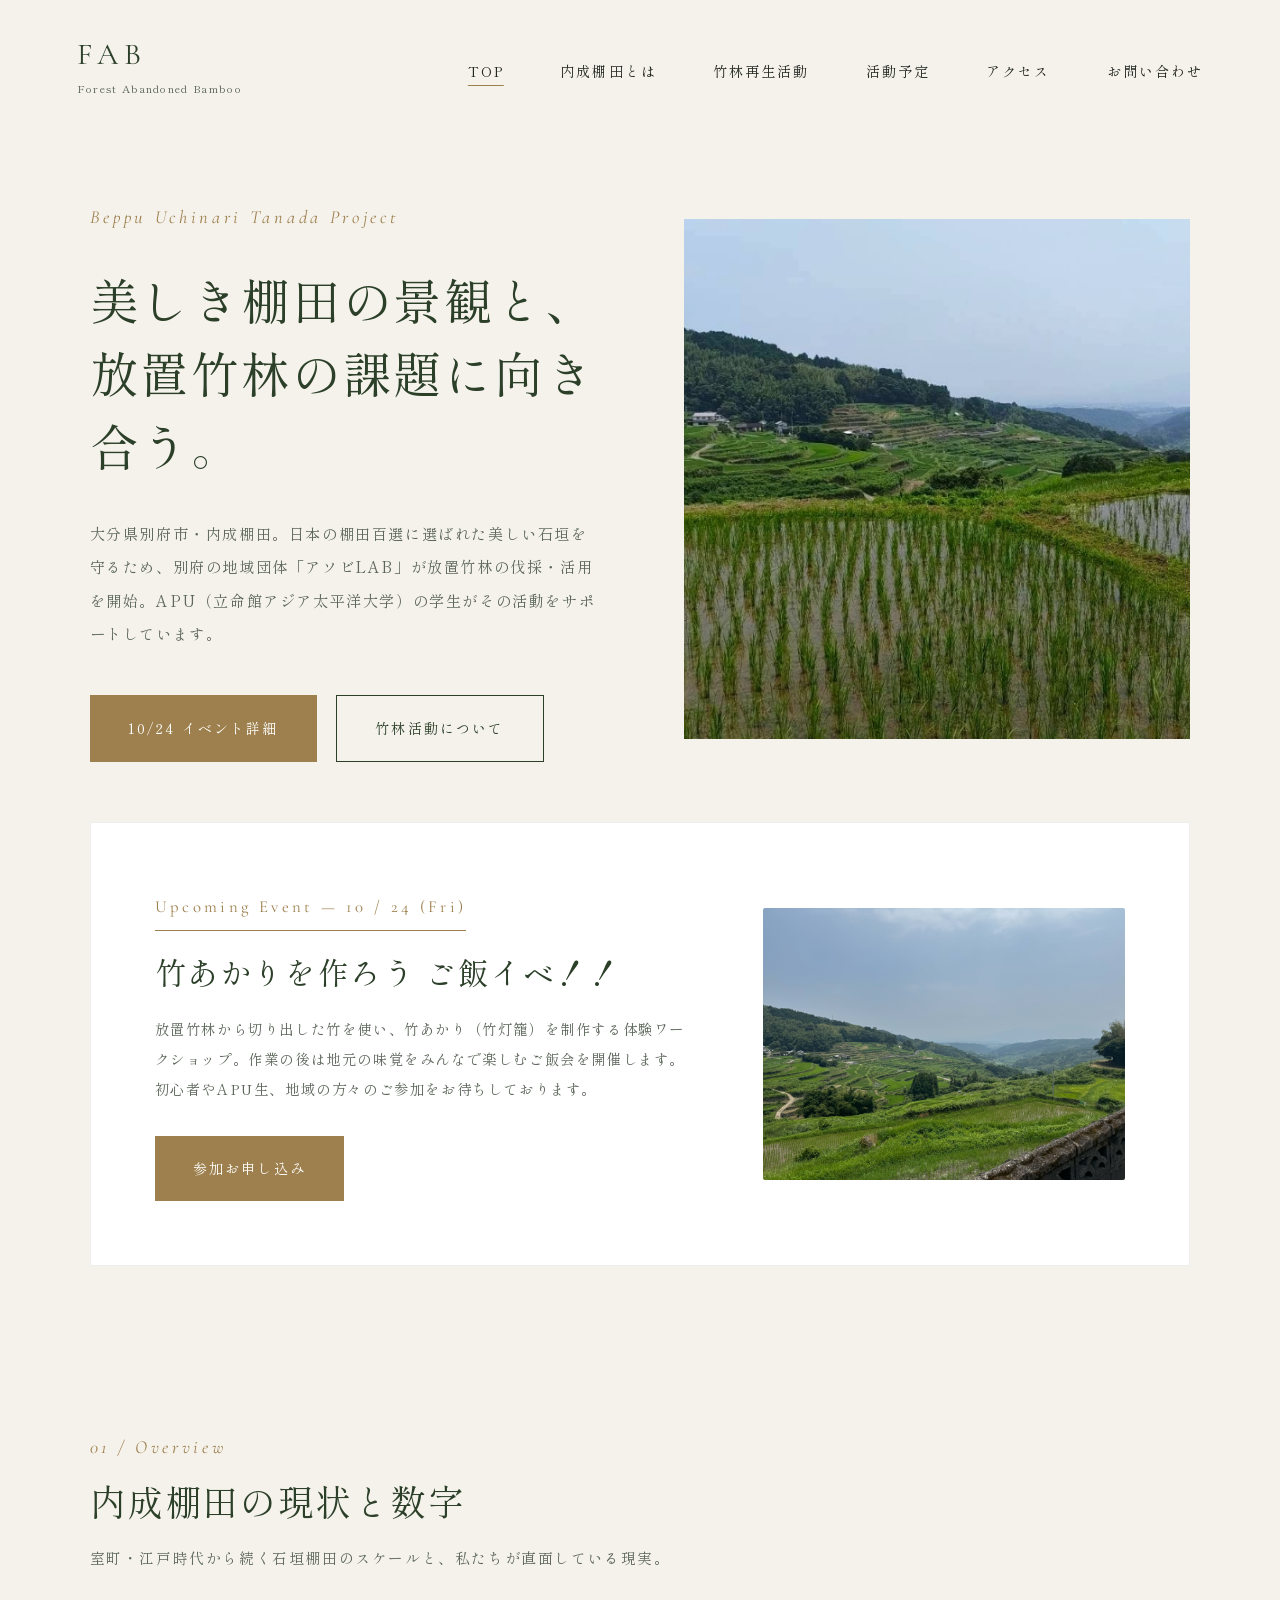
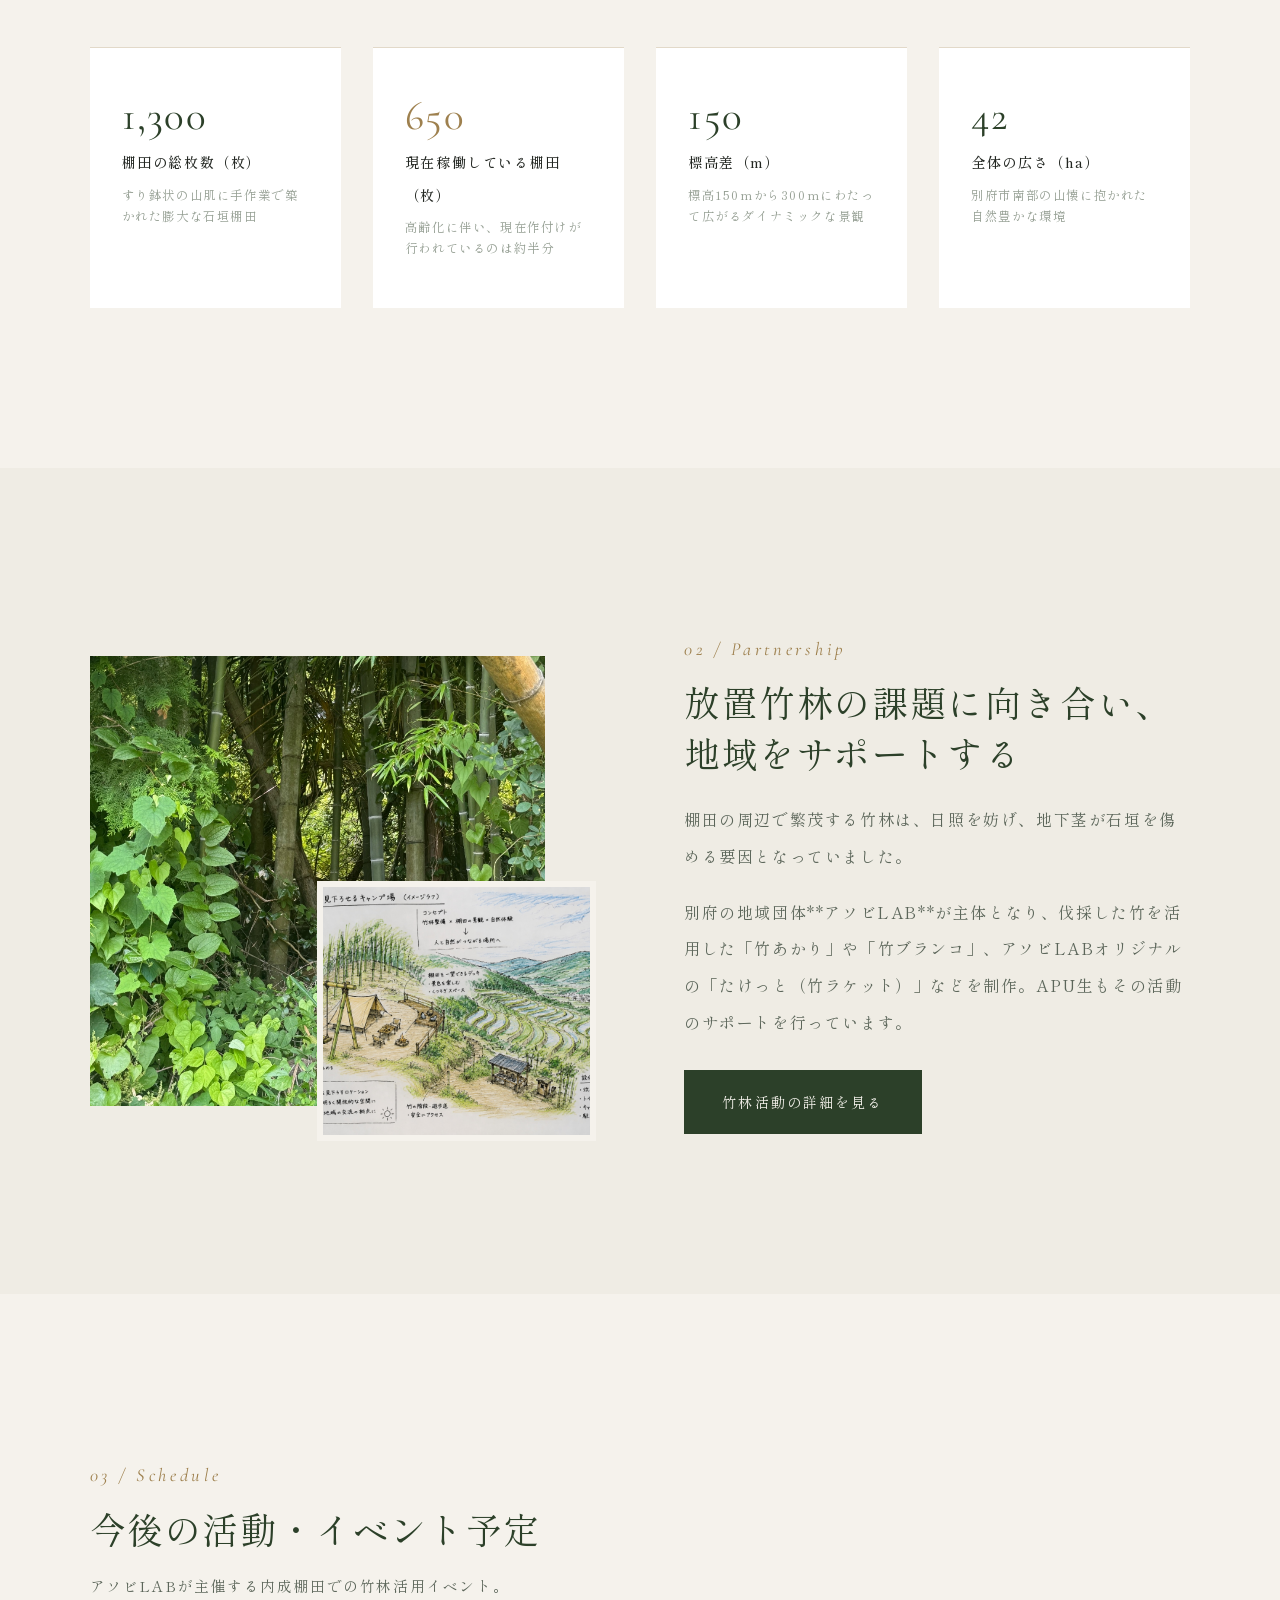
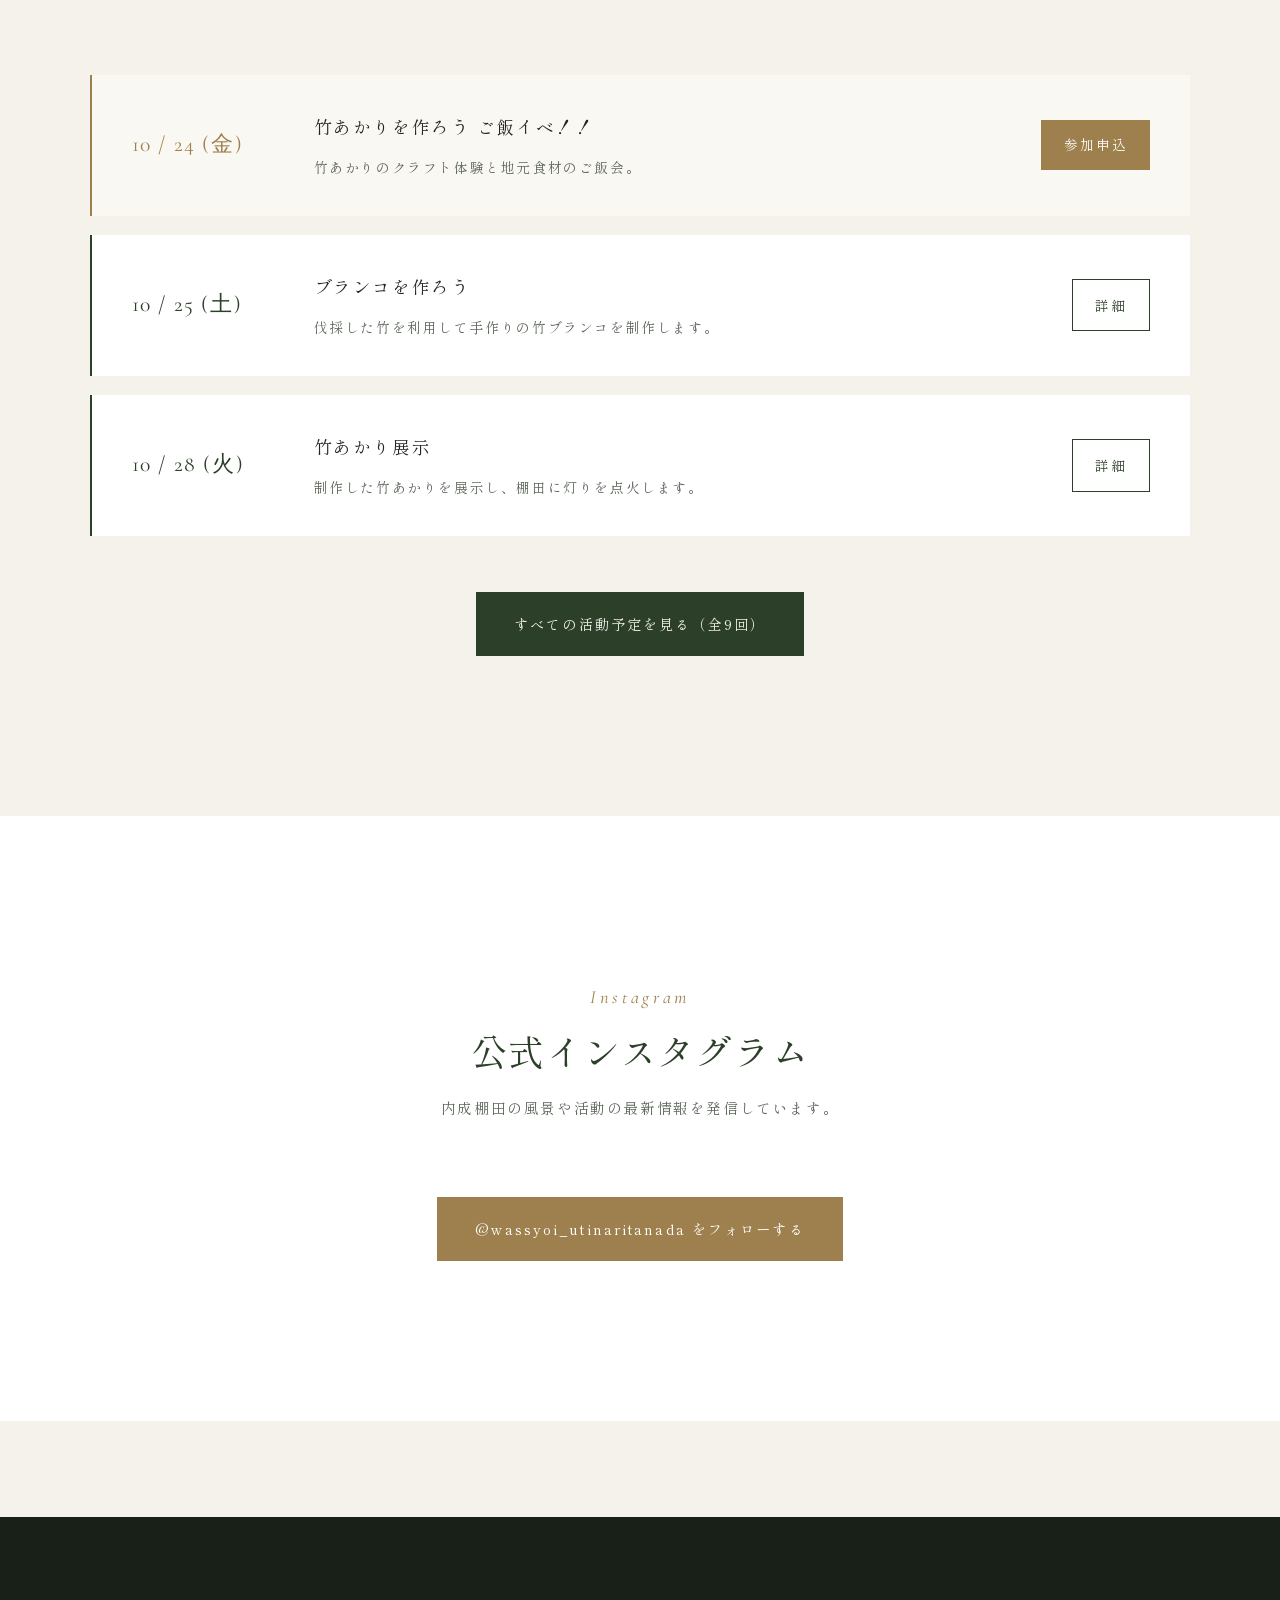
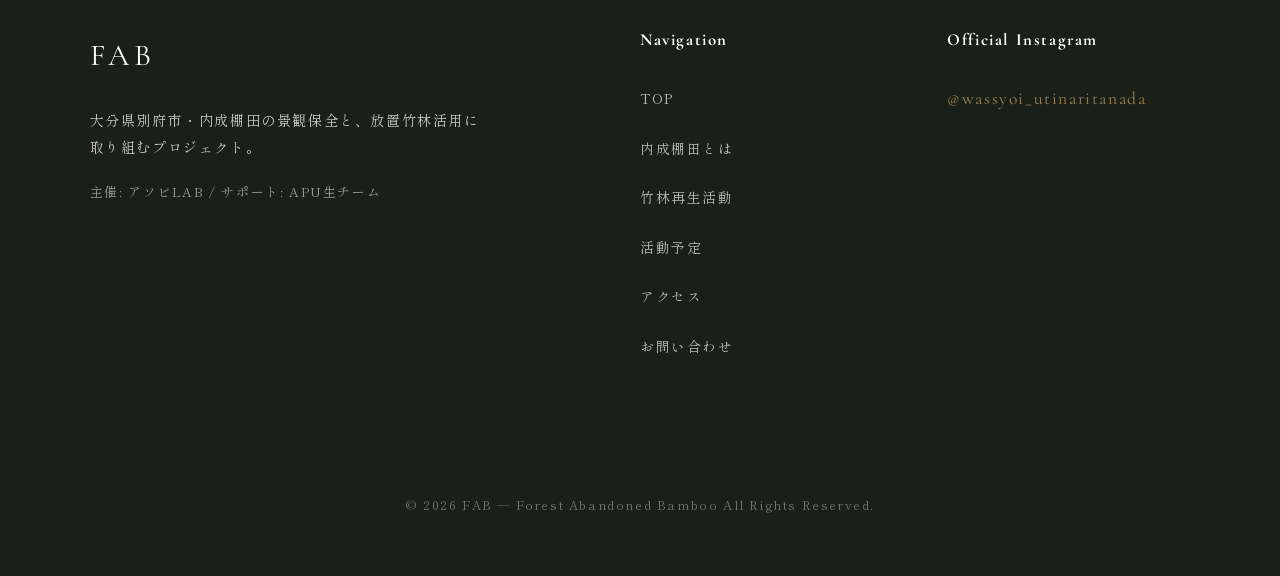
==== commit 519badc7: "Add files via upload" ====
--- a/index.html
+++ b/index.html
@@ -40,7 +40,7 @@
   <!-- Hero Section -->
   <section class="hero-wrapper">
     <div class="container">
-      <div class="hero-asymmetric-grid">
+      <div class="hero-grid">
         <div class="hero-text-block reveal-fade-up">
           <span class="hero-tag-en">Beppu Uchinari Tanada Project</span>
           <h1 class="hero-heading">
@@ -48,7 +48,7 @@
             放置竹林の課題に向き合う。
           </h1>
           <p class="hero-lead">
-            大分県別府市・内成棚田。日本の棚田百選に選ばれた美しい石垣を守るため、別府の地域団体「アソビLAB」が放置竹林の伐採・利活用を開始。APU（立命館アジア太平洋大学）の学生がその活動をサポートしています。
+            大分県別府市・内成棚田。日本の棚田百選に選ばれた美しい石垣を守るため、別府の地域団体「アソビLAB」が放置竹林の伐採・活用を開始。APU（立命館アジア太平洋大学）の学生がその活動をサポートしています。
           </p>
           <div style="display: flex; gap: 1.2rem; flex-wrap: wrap;">
             <a href="events.html" class="btn-custom btn-gold">10/24 イベント詳細</a>
@@ -77,7 +77,7 @@
         <a href="#" class="btn-custom btn-gold" data-modal-target="modal-1024">参加お申し込み</a>
       </div>
       <div>
-        <img src="images/uchinari-2.jpg" alt="内成棚田の景色" style="width: 100%; border-radius: 2px; box-shadow: var(--shadow-subtle);">
+        <img src="images/uchinari-2.jpg" alt="内成棚田の風景" style="width: 100%; border-radius: 2px;">
       </div>
     </div>
   </section>
@@ -93,25 +93,25 @@
 
       <div class="stats-flex-grid reveal-fade-up delay-1">
         <div class="stat-item-card">
-          <div class="stat-val" data-target="1300">0</div>
+          <div class="stat-val">1,300</div>
           <div class="stat-lbl">棚田の総枚数（枚）</div>
           <p class="stat-sub-text">すり鉢状の山肌に手作業で築かれた膨大な石垣棚田</p>
         </div>
 
         <div class="stat-item-card">
-          <div class="stat-val" data-target="650" style="color: var(--color-accent-gold);">0</div>
+          <div class="stat-val" style="color: var(--color-accent-gold);">650</div>
           <div class="stat-lbl">現在稼働している棚田（枚）</div>
           <p class="stat-sub-text">高齢化に伴い、現在作付けが行われているのは約半分</p>
         </div>
 
         <div class="stat-item-card">
-          <div class="stat-val" data-target="150">0</div>
+          <div class="stat-val">150</div>
           <div class="stat-lbl">標高差（m）</div>
           <p class="stat-sub-text">標高150mから300mにわたって広がるダイナミックな景観</p>
         </div>
 
         <div class="stat-item-card">
-          <div class="stat-val" data-target="42">0</div>
+          <div class="stat-val">42</div>
           <div class="stat-lbl">全体の広さ（ha）</div>
           <p class="stat-sub-text">別府市南部の山懐に抱かれた自然豊かな環境</p>
         </div>
@@ -120,7 +120,7 @@
   </section>
 
   <!-- Concept Section -->
-  <section class="section-padding" style="background-color: var(--color-bg-subtle);">
+  <section class="section-padding" style="background-color: #EFECE4;">
     <div class="container">
       <div class="overlap-grid">
         <div class="overlap-image-wrapper reveal-fade-up">
@@ -194,7 +194,7 @@
 
       </div>
 
-      <div style="text-align: center; margin-top: 3rem;" class="reveal-fade-up">
+      <div style="text-align: center; margin-top: 3.5rem;" class="reveal-fade-up">
         <a href="events.html" class="btn-custom btn-primary-dark">すべての活動予定を見る（全9回）</a>
       </div>
     </div>
@@ -221,9 +221,9 @@
   <div class="modal-backdrop" id="modal-1024">
     <div class="modal-content-card">
       <button class="modal-close-button">&times;</button>
-      <span style="color: var(--color-accent-gold); font-family: var(--font-serif-en); font-size: 0.9rem;">Event Information</span>
+      <span style="color: var(--color-accent-gold); font-family: var(--font-serif-en); font-size: 0.95rem;">Event Information</span>
       <h3 style="font-size: 1.4rem; margin: 0.5rem 0 1rem; color: var(--color-accent-green);">10/24(金) 竹あかりを作ろう ご飯イベ！！</h3>
-      <p style="font-size: 0.92rem; color: var(--color-text-sub); margin-bottom: 1.5rem; line-height: 1.9;">
+      <p style="font-size: 0.9rem; color: var(--color-text-sub); margin-bottom: 1.8rem; line-height: 2;">
         イベントへのご参加・お問合せは公式InstagramのDM、またはお問合せフォームより気軽にご連絡ください。
       </p>
       <div style="display: flex; flex-direction: column; gap: 0.8rem;">
@@ -249,7 +249,7 @@
           <p style="font-size: 0.8rem; opacity: 0.6; margin-top: 1rem;">主催: アソビLAB / サポート: APU生チーム</p>
         </div>
         <div>
-          <h4 style="font-family: var(--font-serif-en); font-size: 1rem; color: #fff; margin-bottom: 1.2rem;">Navigation</h4>
+          <h4 style="font-family: var(--font-serif-en); font-size: 1.05rem; color: #fff; margin-bottom: 1.2rem;">Navigation</h4>
           <ul class="footer-nav-list">
             <li><a href="index.html">TOP</a></li>
             <li><a href="about.html">内成棚田とは</a></li>
@@ -260,8 +260,8 @@
           </ul>
         </div>
         <div>
-          <h4 style="font-family: var(--font-serif-en); font-size: 1rem; color: #fff; margin-bottom: 1.2rem;">Official Instagram</h4>
-          <a href="https://www.instagram.com/wassyoi_utinaritanada/" target="_blank" rel="noopener noreferrer" style="color: var(--color-accent-gold); font-family: var(--font-serif-en); font-size: 1.05rem;">
+          <h4 style="font-family: var(--font-serif-en); font-size: 1.05rem; color: #fff; margin-bottom: 1.2rem;">Official Instagram</h4>
+          <a href="https://www.instagram.com/wassyoi_utinaritanada/" target="_blank" rel="noopener noreferrer" style="color: var(--color-accent-gold); font-family: var(--font-serif-en); font-size: 1.1rem;">
             @wassyoi_utinaritanada
           </a>
         </div>
--- a/css/style.css
+++ b/css/style.css
@@ -1,39 +1,36 @@
 /* ============================================
    FAB — Forest Abandoned Bamboo
-   Quiet & Authentic Japanese Aesthetics
-   Inspired by Bleston Court, Luma, & Sakatashop
+   Authentic Japanese Minimal Aesthetics
+   Directly Inspired by Bleston Court & Luma
    ============================================ */
 
-@import url('https://fonts.googleapis.com/css2?family=Cormorant+Garamond:ital,wght@0,300;0,400;0,600;1,400&family=Noto+Serif+JP:wght@300;400;600&family=Shippori+Mincho:wght@400;500;600;700&display=swap');
-
-/* --- Design Variables --- */
+@import url('https://fonts.googleapis.com/css2?family=Cormorant+Garamond:ital,wght@0,300;0,400;0,500;1,400&family=Shippori+Mincho:wght@400;500;600&display=swap');
+
+/* --- Design Tokens --- */
 :root {
-  --font-serif-jp: 'Shippori Mincho', 'Noto Serif JP', serif;
+  --font-serif-jp: 'Shippori Mincho', serif;
   --font-serif-en: 'Cormorant Garamond', serif;
   
-  --color-bg-paper: #F8F6F0;
+  --color-bg-paper: #F5F2EC;
   --color-bg-white: #FFFFFF;
-  --color-bg-dark: #191E18;
-  --color-bg-subtle: #F0EDE4;
-
-  --color-text-main: #212620;
-  --color-text-sub: #586356;
-  --color-text-muted: #8A9488;
-  --color-text-light: #F8F6F0;
+  --color-bg-dark: #192018;
+  --color-bg-card: #FAF8F3;
+
+  --color-text-main: #222621;
+  --color-text-sub: #5C665A;
+  --color-text-muted: #949E92;
+  --color-text-light: #F5F2EC;
   
-  --color-accent-gold: #B88B4A;
-  --color-accent-green: #293E26;
-
-  --border-subtle: rgba(33, 38, 32, 0.08);
-  --border-dark-subtle: rgba(248, 246, 240, 0.12);
-
-  --shadow-subtle: 0 10px 30px rgba(0, 0, 0, 0.03);
-  --shadow-floating: 0 20px 40px rgba(0, 0, 0, 0.06);
+  --color-accent-gold: #9E804E;
+  --color-accent-green: #2C4029;
+
+  --border-subtle: rgba(34, 38, 33, 0.08);
+  --border-gold: rgba(158, 128, 78, 0.3);
 
   --transition-smooth: cubic-bezier(0.16, 1, 0.3, 1);
 }
 
-/* Base reset */
+/* Base Reset & Typography */
 *, *::before, *::after {
   box-sizing: border-box;
   margin: 0;
@@ -47,19 +44,22 @@
   color: var(--color-text-main);
   font-family: var(--font-serif-jp);
   -webkit-font-smoothing: antialiased;
-  word-break: break-word;
 }
 
 body {
   overflow-x: hidden;
-  line-height: 2.2;
-  letter-spacing: 0.06em;
+  line-height: 2.3;
+  letter-spacing: 0.1em;
 }
 
 a {
   color: inherit;
   text-decoration: none;
-  transition: all 0.35s var(--transition-smooth);
+  transition: opacity 0.35s var(--transition-smooth);
+}
+
+a:hover {
+  opacity: 0.7;
 }
 
 img {
@@ -70,37 +70,37 @@
 
 /* Layout Utilities */
 .container {
-  width: 88%;
-  max-width: 1200px;
+  width: 86%;
+  max-width: 1140px;
   margin: 0 auto;
   position: relative;
 }
 
 .section-padding {
-  padding: 9rem 0;
+  padding: 10rem 0;
 }
 
 @media (max-width: 768px) {
   .section-padding {
-    padding: 5rem 0;
-  }
-}
-
-/* --- Header --- */
+    padding: 5.5rem 0;
+  }
+}
+
+/* --- Site Header --- */
 .site-header {
   position: fixed;
   top: 0;
   left: 0;
   width: 100%;
   z-index: 1000;
-  padding: 2rem 0;
+  padding: 2.5rem 0;
   transition: all 0.4s var(--transition-smooth);
 }
 
 .site-header.scrolled {
-  background-color: rgba(248, 246, 240, 0.95);
-  backdrop-filter: blur(10px);
-  padding: 1.2rem 0;
+  background-color: rgba(245, 242, 236, 0.96);
+  backdrop-filter: blur(8px);
+  padding: 1.4rem 0;
   border-bottom: 1px solid var(--border-subtle);
 }
 
@@ -108,8 +108,8 @@
   display: flex;
   align-items: center;
   justify-content: space-between;
-  width: 90%;
-  max-width: 1280px;
+  width: 88%;
+  max-width: 1200px;
   margin: 0 auto;
 }
 
@@ -120,35 +120,35 @@
 
 .logo-main {
   font-family: var(--font-serif-en);
-  font-weight: 600;
-  font-size: 1.8rem;
-  letter-spacing: 0.15em;
+  font-weight: 400;
+  font-size: 1.9rem;
+  letter-spacing: 0.2em;
   color: var(--color-accent-green);
   line-height: 1;
 }
 
 .logo-sub {
   font-family: var(--font-serif-jp);
-  font-size: 0.7rem;
-  letter-spacing: 0.1em;
+  font-size: 0.68rem;
+  letter-spacing: 0.12em;
   color: var(--color-text-sub);
-  margin-top: 0.3rem;
+  margin-top: 0.35rem;
 }
 
 .site-nav ul {
   display: flex;
   list-style: none;
-  gap: 3rem;
+  gap: 3.5rem;
   align-items: center;
 }
 
 .site-nav a {
   font-family: var(--font-serif-jp);
-  font-size: 0.9rem;
-  letter-spacing: 0.12em;
+  font-size: 0.88rem;
+  letter-spacing: 0.15em;
   color: var(--color-text-main);
   position: relative;
-  padding-bottom: 0.4rem;
+  padding-bottom: 0.3rem;
 }
 
 .site-nav a::after {
@@ -173,8 +173,8 @@
   background: none;
   border: none;
   cursor: pointer;
-  width: 28px;
-  height: 18px;
+  width: 26px;
+  height: 16px;
   flex-direction: column;
   justify-content: space-between;
   z-index: 1001;
@@ -185,29 +185,28 @@
   width: 100%;
   height: 1px;
   background-color: var(--color-text-main);
-  transition: all 0.3s ease;
 }
 
 /* --- Hero Section --- */
 .hero-wrapper {
   position: relative;
-  min-height: 92vh;
+  min-height: 94vh;
   display: flex;
   align-items: center;
-  padding-top: 6rem;
+  padding-top: 7rem;
   background-color: var(--color-bg-paper);
 }
 
-.hero-asymmetric-grid {
+.hero-grid {
   display: grid;
   grid-template-columns: 1fr 1fr;
-  gap: 5rem;
+  gap: 5.5rem;
   align-items: center;
   width: 100%;
 }
 
 @media (max-width: 992px) {
-  .hero-asymmetric-grid {
+  .hero-grid {
     grid-template-columns: 1fr;
     gap: 3rem;
   }
@@ -215,35 +214,34 @@
 
 .hero-tag-en {
   font-family: var(--font-serif-en);
-  font-size: 1.1rem;
+  font-size: 1.15rem;
   font-style: italic;
-  letter-spacing: 0.15em;
+  letter-spacing: 0.2em;
   color: var(--color-accent-gold);
   margin-bottom: 1.5rem;
   display: block;
 }
 
 .hero-heading {
-  font-size: clamp(2.2rem, 4vw, 3.4rem);
-  font-weight: 500;
-  line-height: 1.4;
-  color: var(--color-accent-green);
-  margin-bottom: 2rem;
+  font-size: clamp(2rem, 3.8vw, 3.2rem);
+  font-weight: 400;
+  line-height: 1.5;
+  color: var(--color-accent-green);
+  margin-bottom: 2.2rem;
 }
 
 .hero-lead {
-  font-size: 0.98rem;
+  font-size: 0.95rem;
   color: var(--color-text-sub);
-  margin-bottom: 2.5rem;
-  line-height: 2.1;
+  margin-bottom: 2.8rem;
+  line-height: 2.2;
 }
 
 .hero-image-box {
   position: relative;
   width: 100%;
-  height: 540px;
+  height: 520px;
   overflow: hidden;
-  box-shadow: var(--shadow-subtle);
 }
 
 @media (max-width: 768px) {
@@ -256,16 +254,16 @@
   width: 100%;
   height: 100%;
   object-fit: cover;
-  transition: transform 1.4s var(--transition-smooth);
+  transition: transform 1.6s var(--transition-smooth);
 }
 
 .hero-image-box:hover img {
-  transform: scale(1.03);
+  transform: scale(1.025);
 }
 
 /* --- Featured Notice Banner (10/24 Event) --- */
 .featured-event-banner {
-  margin-top: -2rem;
+  margin-top: -1.5rem;
   position: relative;
   z-index: 10;
 }
@@ -273,19 +271,18 @@
 .banner-card {
   background-color: var(--color-bg-white);
   border: 1px solid var(--border-subtle);
-  padding: 3.5rem 4rem;
+  padding: 4rem;
   display: grid;
   grid-template-columns: 1.2fr 0.8fr;
-  gap: 3.5rem;
-  align-items: center;
-  box-shadow: var(--shadow-floating);
+  gap: 4rem;
+  align-items: center;
 }
 
 @media (max-width: 992px) {
   .banner-card {
     grid-template-columns: 1fr;
     padding: 2.5rem 2rem;
-    gap: 2rem;
+    gap: 2.5rem;
   }
 }
 
@@ -294,61 +291,61 @@
   border-bottom: 1px solid var(--color-accent-gold);
   color: var(--color-accent-gold);
   font-family: var(--font-serif-en);
-  font-size: 1rem;
-  letter-spacing: 0.15em;
-  margin-bottom: 1rem;
+  font-size: 1.05rem;
+  letter-spacing: 0.2em;
+  margin-bottom: 1.2rem;
   padding-bottom: 0.2rem;
 }
 
 .banner-title {
-  font-size: clamp(1.5rem, 2.5vw, 2.1rem);
-  font-weight: 500;
-  color: var(--color-accent-green);
-  line-height: 1.4;
-  margin-bottom: 1rem;
+  font-size: clamp(1.4rem, 2.4vw, 2rem);
+  font-weight: 400;
+  color: var(--color-accent-green);
+  line-height: 1.45;
+  margin-bottom: 1.2rem;
 }
 
 .banner-desc {
-  font-size: 0.92rem;
+  font-size: 0.9rem;
   color: var(--color-text-sub);
-  line-height: 2;
-  margin-bottom: 1.8rem;
+  line-height: 2.1;
+  margin-bottom: 2rem;
 }
 
 /* --- Section Headings --- */
 .section-header-wrap {
-  margin-bottom: 4rem;
+  margin-bottom: 4.5rem;
 }
 
 .section-num-en {
   font-family: var(--font-serif-en);
-  font-size: 1.1rem;
+  font-size: 1.15rem;
   font-style: italic;
-  letter-spacing: 0.15em;
+  letter-spacing: 0.2em;
   color: var(--color-accent-gold);
   display: block;
   margin-bottom: 0.4rem;
 }
 
 .section-main-title {
-  font-size: clamp(1.8rem, 3vw, 2.6rem);
-  font-weight: 500;
-  color: var(--color-accent-green);
-  line-height: 1.35;
+  font-size: clamp(1.8rem, 2.8vw, 2.5rem);
+  font-weight: 400;
+  color: var(--color-accent-green);
+  line-height: 1.4;
 }
 
 .section-desc-lead {
-  font-size: 0.95rem;
+  font-size: 0.92rem;
   color: var(--color-text-sub);
   margin-top: 1rem;
-  max-width: 620px;
+  max-width: 600px;
 }
 
 /* --- Overlap & Authentic Section --- */
 .overlap-grid {
   display: grid;
   grid-template-columns: 1fr 1fr;
-  gap: 5rem;
+  gap: 5.5rem;
   align-items: center;
 }
 
@@ -365,24 +362,22 @@
 
 .overlap-img-main {
   width: 90%;
-  height: 460px;
+  height: 450px;
   object-fit: cover;
-  box-shadow: var(--shadow-subtle);
 }
 
 .overlap-img-sub {
   position: absolute;
-  bottom: -30px;
+  bottom: -35px;
   right: 0;
   width: 55%;
-  height: 270px;
+  height: 260px;
   object-fit: cover;
-  box-shadow: var(--shadow-floating);
   border: 6px solid var(--color-bg-paper);
 }
 
 @media (max-width: 768px) {
-  .overlap-img-main { width: 100%; height: 300px; }
+  .overlap-img-main { width: 100%; height: 290px; }
   .overlap-img-sub { display: none; }
 }
 
@@ -408,35 +403,30 @@
 
 .stat-item-card {
   background-color: var(--color-bg-white);
-  padding: 2.5rem 2rem;
-  border-top: 2px solid var(--border-subtle);
-  transition: border-color 0.3s ease;
-}
-
-.stat-item-card:hover {
-  border-top-color: var(--color-accent-gold);
+  padding: 3rem 2rem;
+  border-top: 1px solid var(--border-gold);
 }
 
 .stat-val {
   font-family: var(--font-serif-en);
-  font-size: clamp(2.5rem, 3.5vw, 3.5rem);
-  font-weight: 600;
+  font-size: clamp(2.4rem, 3.2vw, 3.2rem);
+  font-weight: 400;
   color: var(--color-accent-green);
   line-height: 1;
-  margin-bottom: 0.5rem;
+  margin-bottom: 0.6rem;
 }
 
 .stat-lbl {
-  font-size: 0.9rem;
-  font-weight: 600;
+  font-size: 0.88rem;
+  font-weight: 500;
   color: var(--color-text-main);
   margin-bottom: 0.4rem;
 }
 
 .stat-sub-text {
-  font-size: 0.8rem;
+  font-size: 0.78rem;
   color: var(--color-text-muted);
-  line-height: 1.6;
+  line-height: 1.7;
 }
 
 /* --- Event Schedule List --- */
@@ -450,7 +440,7 @@
   background-color: var(--color-bg-white);
   padding: 2rem 2.5rem;
   display: grid;
-  grid-template-columns: 140px 1fr 160px;
+  grid-template-columns: 150px 1fr 160px;
   gap: 2rem;
   align-items: center;
   border-left: 2px solid var(--color-accent-green);
@@ -465,10 +455,6 @@
   }
 }
 
-.event-row-card:hover {
-  box-shadow: var(--shadow-subtle);
-}
-
 .event-row-card.highlight-row {
   border-left-color: var(--color-accent-gold);
   background-color: #FAF8F2;
@@ -476,8 +462,8 @@
 
 .event-date-badge {
   font-family: var(--font-serif-en);
-  font-size: 1.3rem;
-  font-weight: 600;
+  font-size: 1.35rem;
+  font-weight: 400;
   color: var(--color-accent-green);
 }
 
@@ -486,14 +472,14 @@
 }
 
 .event-title-main {
-  font-size: 1.15rem;
-  font-weight: 500;
+  font-size: 1.1rem;
+  font-weight: 400;
   color: var(--color-text-main);
   margin-bottom: 0.3rem;
 }
 
 .event-desc-sub {
-  font-size: 0.88rem;
+  font-size: 0.86rem;
   color: var(--color-text-sub);
 }
 
@@ -503,9 +489,9 @@
   align-items: center;
   justify-content: center;
   font-family: var(--font-serif-jp);
-  font-size: 0.9rem;
-  letter-spacing: 0.12em;
-  padding: 0.9rem 2.2rem;
+  font-size: 0.88rem;
+  letter-spacing: 0.15em;
+  padding: 1rem 2.4rem;
   transition: all 0.35s var(--transition-smooth);
   cursor: pointer;
   border: none;
@@ -526,7 +512,7 @@
 }
 
 .btn-gold:hover {
-  background-color: #a0753a;
+  background-color: #886c3f;
 }
 
 .btn-outline {
@@ -544,7 +530,7 @@
 .site-footer {
   background-color: var(--color-bg-dark);
   color: var(--color-text-light);
-  padding: 6rem 0 3rem;
+  padding: 6.5rem 0 3.5rem;
   margin-top: 6rem;
 }
 
@@ -566,8 +552,8 @@
 
 .footer-brand {
   font-family: var(--font-serif-en);
-  font-size: 1.8rem;
-  letter-spacing: 0.1em;
+  font-size: 1.9rem;
+  letter-spacing: 0.15em;
   color: #fff;
   margin-bottom: 1rem;
 }
@@ -580,7 +566,7 @@
 }
 
 .footer-nav-list a {
-  font-size: 0.88rem;
+  font-size: 0.86rem;
   opacity: 0.75;
 }
 
@@ -591,7 +577,7 @@
 
 .footer-copy {
   text-align: center;
-  font-size: 0.78rem;
-  opacity: 0.45;
+  font-size: 0.76rem;
+  opacity: 0.4;
   font-family: var(--font-serif-jp);
 }
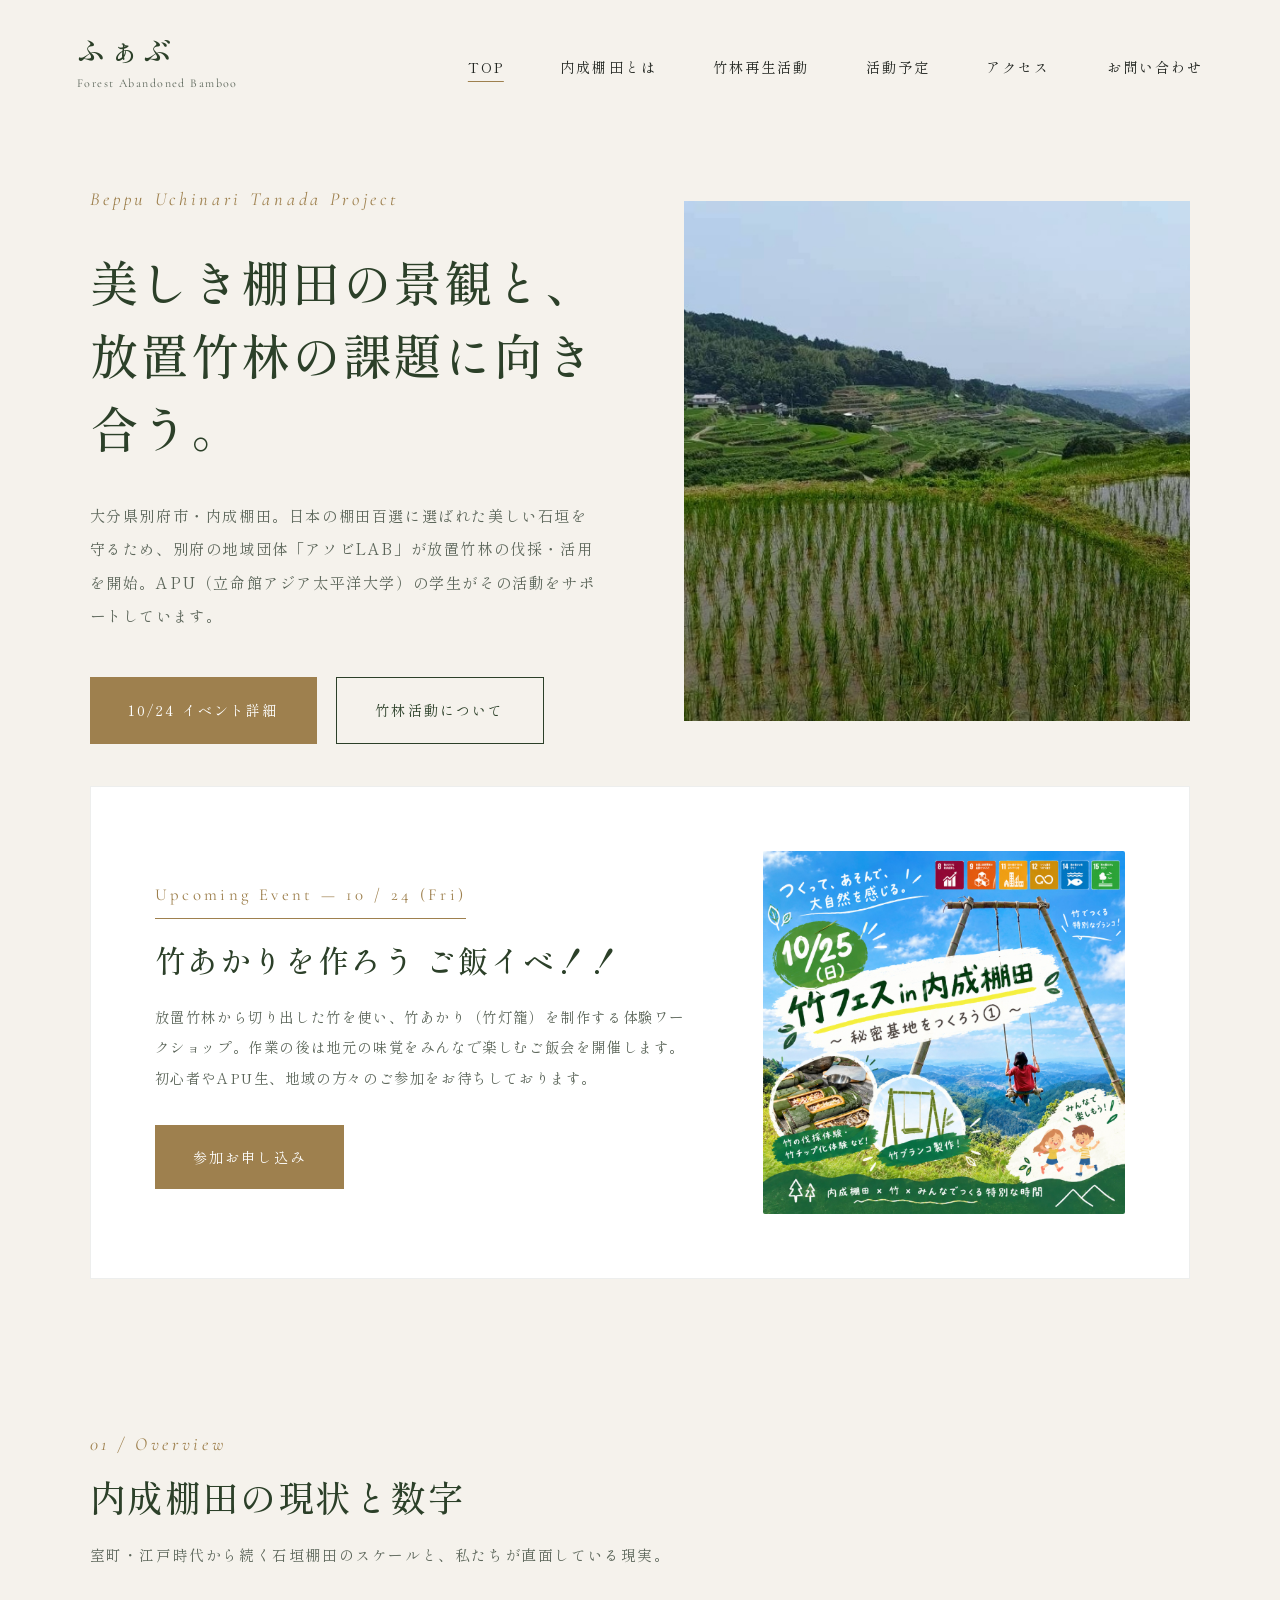
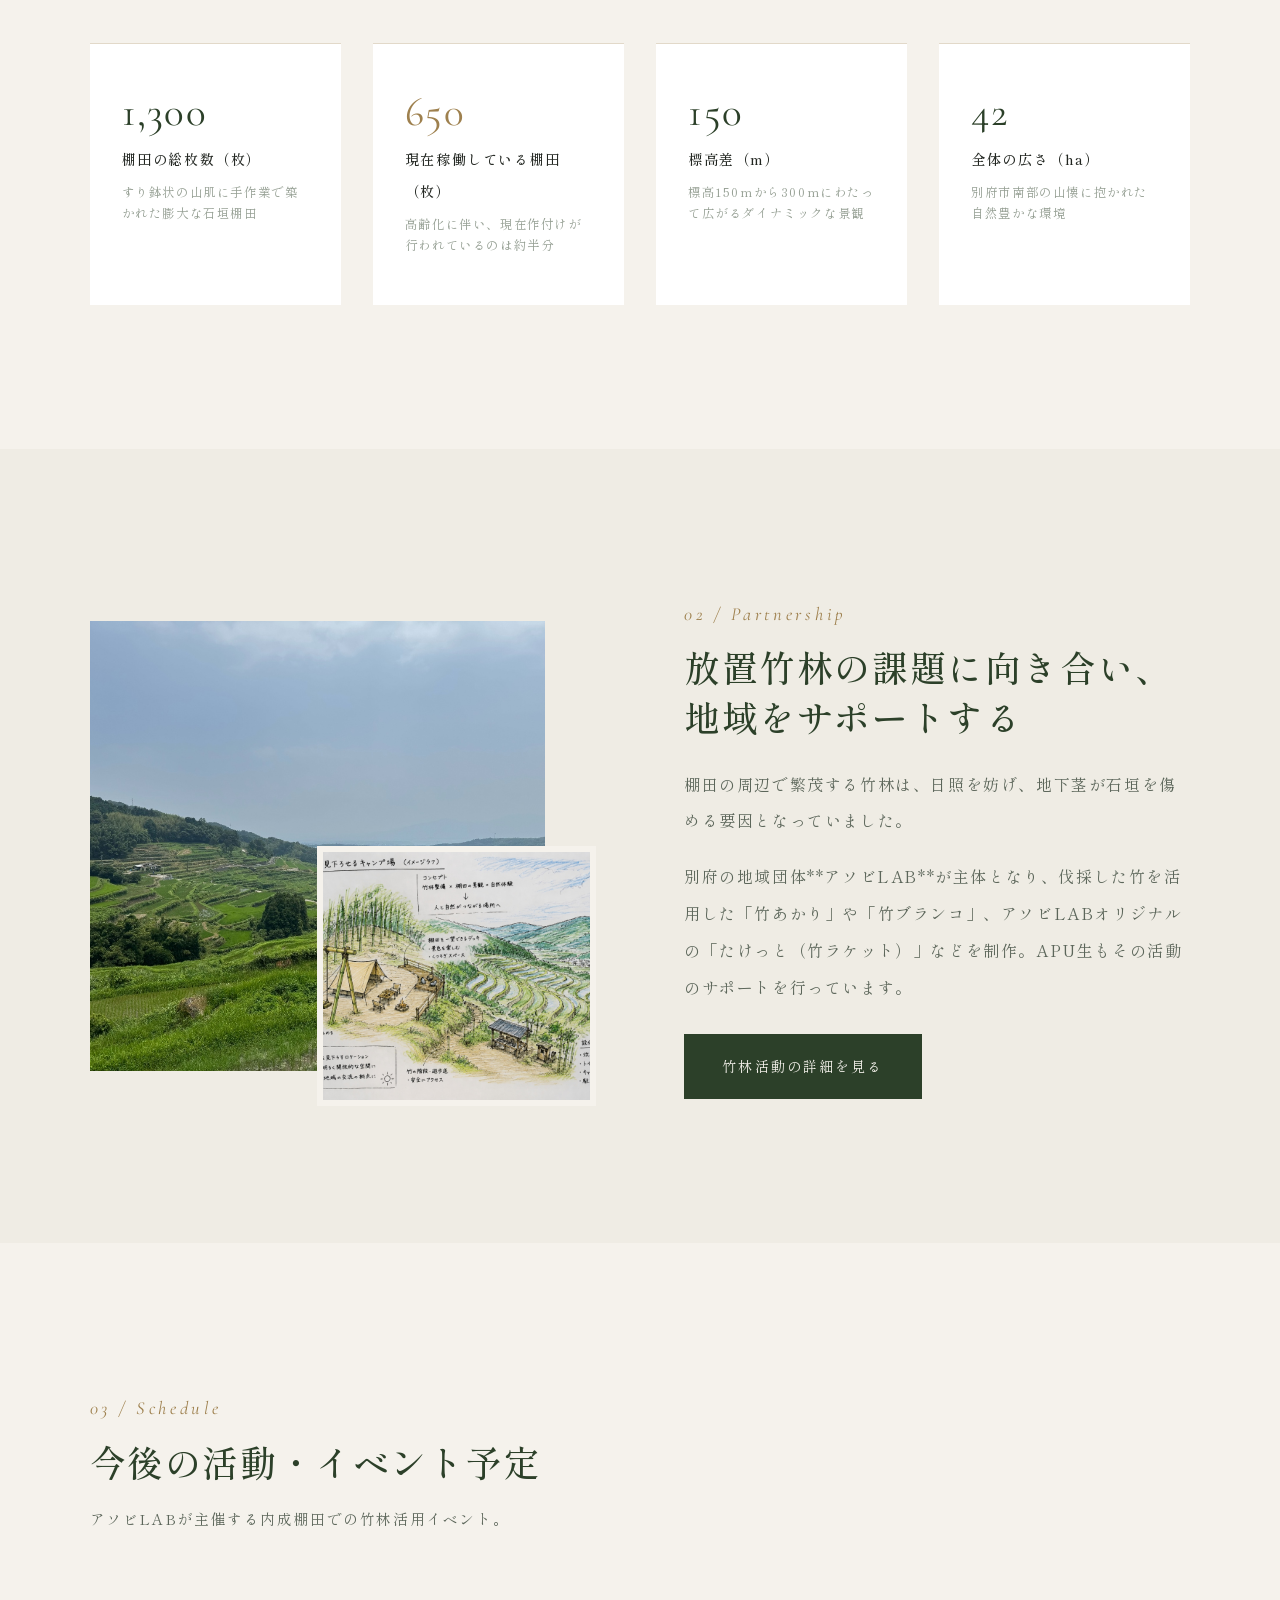
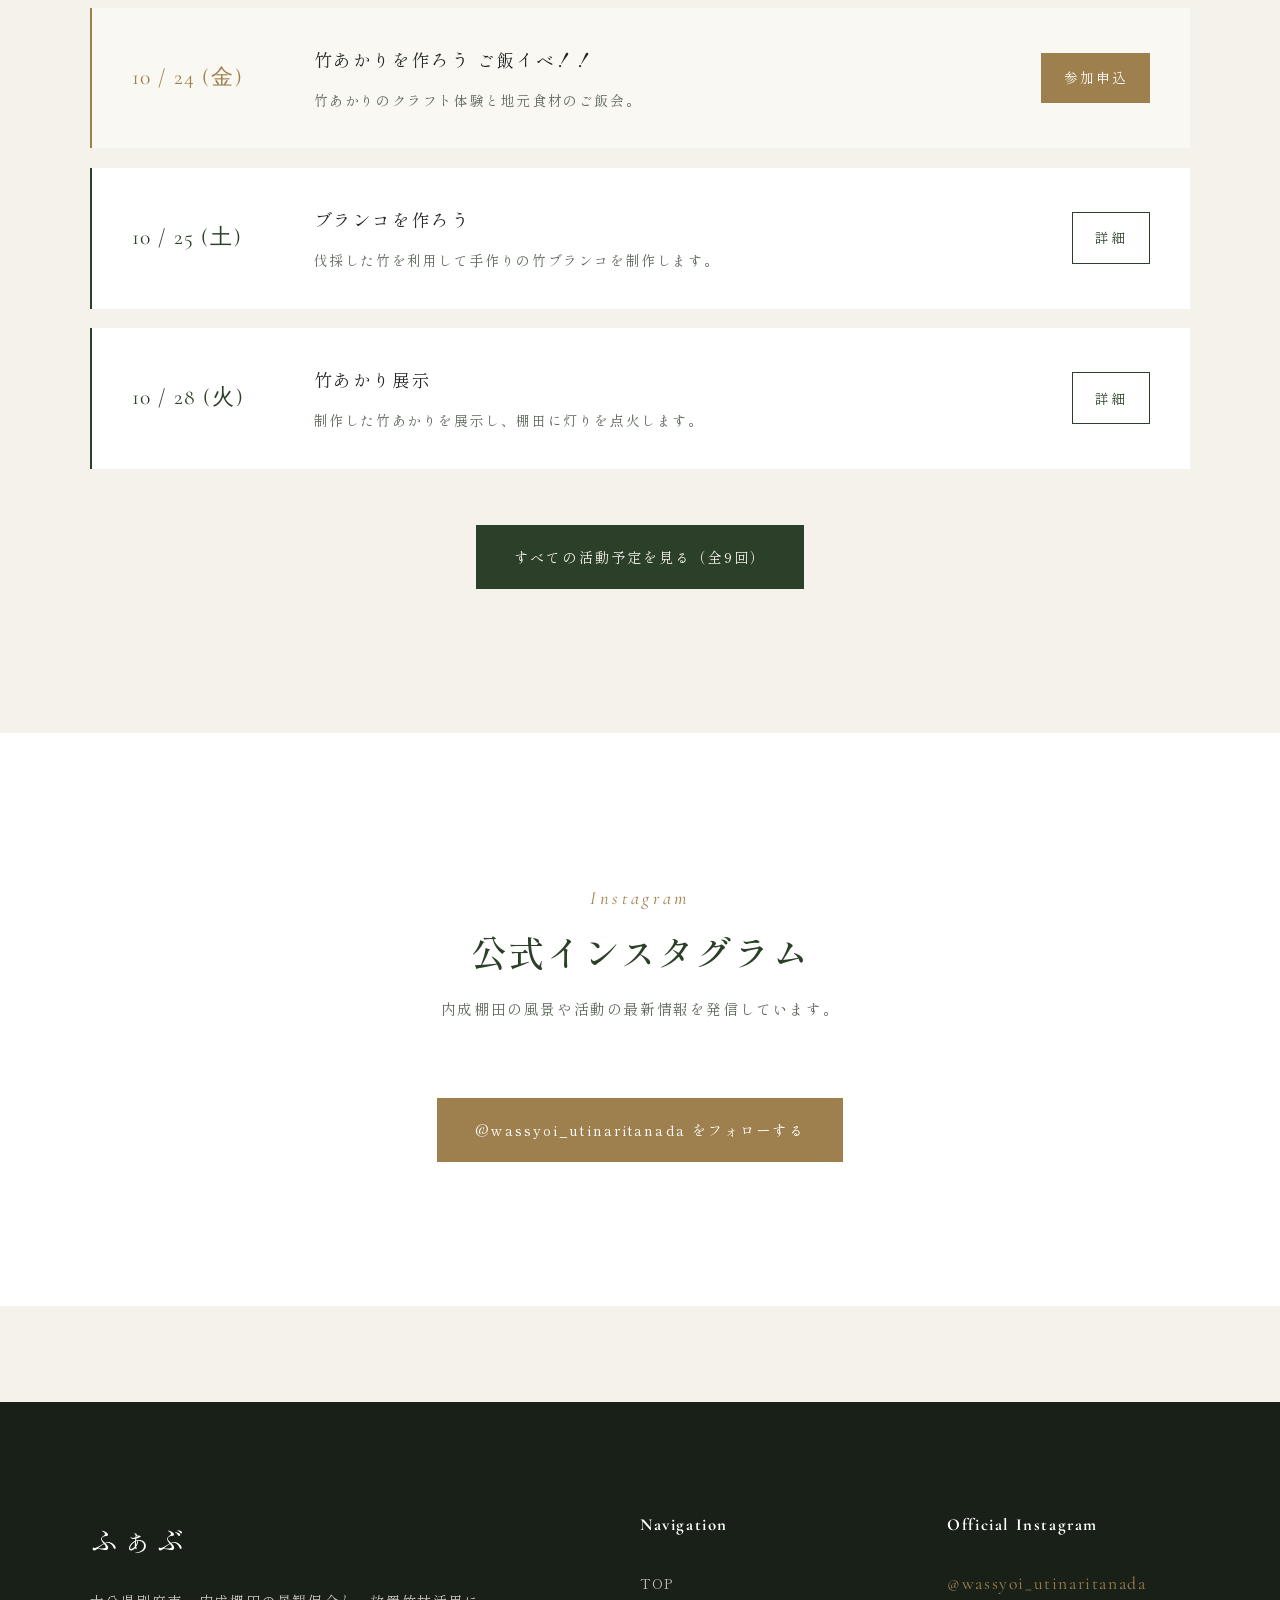
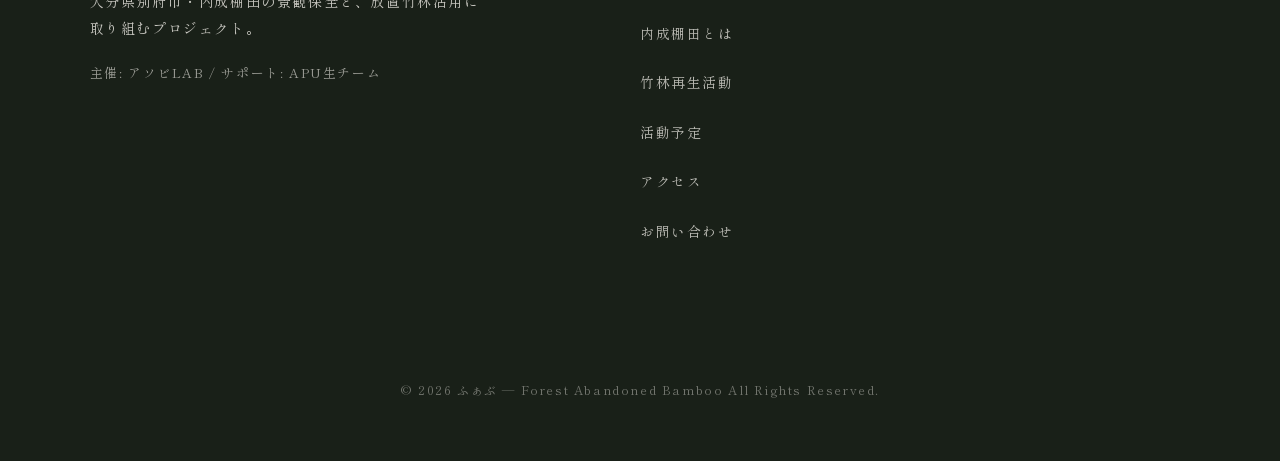
==== commit 0bd603e4: "Add files via upload" ====
--- a/index.html
+++ b/index.html
@@ -3,7 +3,7 @@
 <head>
   <meta charset="UTF-8">
   <meta name="viewport" content="width=device-width, initial-scale=1.0">
-  <title>FAB — Forest Abandoned Bamboo | 内成棚田 × アソビLAB × APU</title>
+  <title>ふぁぶ | 内成棚田 × アソビLAB × APU</title>
   <meta name="description" content="大分県別府市・内成棚田。日本の棚田百選の美しい景観を守るため、別府のアソビLABとAPU生が取り組む放置竹林活動。">
   <link rel="stylesheet" href="css/reset.css">
   <link rel="stylesheet" href="css/style.css">
@@ -16,7 +16,7 @@
   <header class="site-header">
     <div class="header-container">
       <a href="index.html" class="site-logo">
-        <span class="logo-main">FAB</span>
+        <span class="logo-main">ふぁぶ</span>
         <span class="logo-sub">Forest Abandoned Bamboo</span>
       </a>
       <button class="hamburger" aria-label="メニュー">
@@ -58,7 +58,8 @@
 
         <div class="reveal-fade-up delay-1">
           <div class="hero-image-box reveal-mask-box">
-            <img src="images/uchinari-1.jpg" alt="内成棚田の実際の風景">
+            <!-- 棚田の全景写真 -->
+            <img src="images/uchinari-1.jpg" alt="広大な水田が広がる内成棚田の景観">
           </div>
         </div>
       </div>
@@ -77,7 +78,8 @@
         <a href="#" class="btn-custom btn-gold" data-modal-target="modal-1024">参加お申し込み</a>
       </div>
       <div>
-        <img src="images/uchinari-2.jpg" alt="内成棚田の風景" style="width: 100%; border-radius: 2px;">
+        <!-- 実際のイベントポスター画像 -->
+        <img src="images/uchinari-6.jpg" alt="10/25 竹フェス in 内成棚田の案内ポスター" style="width: 100%; border-radius: 2px;">
       </div>
     </div>
   </section>
@@ -124,8 +126,9 @@
     <div class="container">
       <div class="overlap-grid">
         <div class="overlap-image-wrapper reveal-fade-up">
-          <img src="images/uchinari-3.jpg" alt="内成棚田の風景" class="overlap-img-main">
-          <img src="images/uchinari-4.jpg" alt="内成棚田の石垣" class="overlap-img-sub">
+          <!-- 棚田パノラマ写真と手書き構想スケッチイラスト -->
+          <img src="images/uchinari-2.jpg" alt="内成棚田の見下ろすパノラマ絶景" class="overlap-img-main">
+          <img src="images/uchinari-4.jpg" alt="竹林整備と棚田の景観構想スケッチイラスト" class="overlap-img-sub">
         </div>
 
         <div class="overlap-content reveal-fade-up delay-1">
@@ -242,7 +245,7 @@
     <div class="container">
       <div class="footer-top-grid">
         <div>
-          <div class="footer-brand">FAB</div>
+          <div class="footer-brand">ふぁぶ</div>
           <p style="font-size: 0.88rem; opacity: 0.8; max-width: 400px; line-height: 1.9;">
             大分県別府市・内成棚田の景観保全と、放置竹林活用に取り組むプロジェクト。
           </p>
@@ -267,7 +270,7 @@
         </div>
       </div>
       <div class="footer-copy">
-        &copy; 2026 FAB — Forest Abandoned Bamboo All Rights Reserved.
+        &copy; 2026 ふぁぶ — Forest Abandoned Bamboo All Rights Reserved.
       </div>
     </div>
   </footer>
--- a/css/style.css
+++ b/css/style.css
@@ -1,12 +1,10 @@
 /* ============================================
-   FAB — Forest Abandoned Bamboo
+   ふぁぶ — Forest Abandoned Bamboo
    Authentic Japanese Minimal Aesthetics
-   Directly Inspired by Bleston Court & Luma
    ============================================ */
 
-@import url('https://fonts.googleapis.com/css2?family=Cormorant+Garamond:ital,wght@0,300;0,400;0,500;1,400&family=Shippori+Mincho:wght@400;500;600&display=swap');
-
-/* --- Design Tokens --- */
+@import url('https://fonts.googleapis.com/css2?family=Cormorant+Garamond:ital,wght@0,300;0,400;0,500;1,400&family=Shippori+Mincho:wght@400;500;600;700&display=swap');
+
 :root {
   --font-serif-jp: 'Shippori Mincho', serif;
   --font-serif-en: 'Cormorant Garamond', serif;
@@ -30,7 +28,6 @@
   --transition-smooth: cubic-bezier(0.16, 1, 0.3, 1);
 }
 
-/* Base Reset & Typography */
 *, *::before, *::after {
   box-sizing: border-box;
   margin: 0;
@@ -68,7 +65,6 @@
   display: block;
 }
 
-/* Layout Utilities */
 .container {
   width: 86%;
   max-width: 1140px;
@@ -77,30 +73,30 @@
 }
 
 .section-padding {
-  padding: 10rem 0;
+  padding: 9rem 0;
 }
 
 @media (max-width: 768px) {
   .section-padding {
-    padding: 5.5rem 0;
-  }
-}
-
-/* --- Site Header --- */
+    padding: 5rem 0;
+  }
+}
+
+/* Header */
 .site-header {
   position: fixed;
   top: 0;
   left: 0;
   width: 100%;
   z-index: 1000;
-  padding: 2.5rem 0;
+  padding: 2.2rem 0;
   transition: all 0.4s var(--transition-smooth);
 }
 
 .site-header.scrolled {
   background-color: rgba(245, 242, 236, 0.96);
   backdrop-filter: blur(8px);
-  padding: 1.4rem 0;
+  padding: 1.2rem 0;
   border-bottom: 1px solid var(--border-subtle);
 }
 
@@ -119,17 +115,17 @@
 }
 
 .logo-main {
+  font-family: var(--font-serif-jp);
+  font-weight: 600;
+  font-size: 1.8rem;
+  letter-spacing: 0.15em;
+  color: var(--color-accent-green);
+  line-height: 1;
+}
+
+.logo-sub {
   font-family: var(--font-serif-en);
-  font-weight: 400;
-  font-size: 1.9rem;
-  letter-spacing: 0.2em;
-  color: var(--color-accent-green);
-  line-height: 1;
-}
-
-.logo-sub {
-  font-family: var(--font-serif-jp);
-  font-size: 0.68rem;
+  font-size: 0.75rem;
   letter-spacing: 0.12em;
   color: var(--color-text-sub);
   margin-top: 0.35rem;
@@ -187,10 +183,10 @@
   background-color: var(--color-text-main);
 }
 
-/* --- Hero Section --- */
+/* Hero */
 .hero-wrapper {
   position: relative;
-  min-height: 94vh;
+  min-height: 90vh;
   display: flex;
   align-items: center;
   padding-top: 7rem;
@@ -224,7 +220,7 @@
 
 .hero-heading {
   font-size: clamp(2rem, 3.8vw, 3.2rem);
-  font-weight: 400;
+  font-weight: 500;
   line-height: 1.5;
   color: var(--color-accent-green);
   margin-bottom: 2.2rem;
@@ -257,11 +253,7 @@
   transition: transform 1.6s var(--transition-smooth);
 }
 
-.hero-image-box:hover img {
-  transform: scale(1.025);
-}
-
-/* --- Featured Notice Banner (10/24 Event) --- */
+/* Banner */
 .featured-event-banner {
   margin-top: -1.5rem;
   position: relative;
@@ -299,7 +291,7 @@
 
 .banner-title {
   font-size: clamp(1.4rem, 2.4vw, 2rem);
-  font-weight: 400;
+  font-weight: 500;
   color: var(--color-accent-green);
   line-height: 1.45;
   margin-bottom: 1.2rem;
@@ -312,7 +304,7 @@
   margin-bottom: 2rem;
 }
 
-/* --- Section Headings --- */
+/* Headings */
 .section-header-wrap {
   margin-bottom: 4.5rem;
 }
@@ -329,7 +321,7 @@
 
 .section-main-title {
   font-size: clamp(1.8rem, 2.8vw, 2.5rem);
-  font-weight: 400;
+  font-weight: 500;
   color: var(--color-accent-green);
   line-height: 1.4;
 }
@@ -341,7 +333,7 @@
   max-width: 600px;
 }
 
-/* --- Overlap & Authentic Section --- */
+/* Overlap Grid */
 .overlap-grid {
   display: grid;
   grid-template-columns: 1fr 1fr;
@@ -381,7 +373,7 @@
   .overlap-img-sub { display: none; }
 }
 
-/* --- Stats Display --- */
+/* Stats */
 .stats-flex-grid {
   display: grid;
   grid-template-columns: repeat(4, 1fr);
@@ -429,7 +421,7 @@
   line-height: 1.7;
 }
 
-/* --- Event Schedule List --- */
+/* Events */
 .events-clean-list {
   display: flex;
   flex-direction: column;
@@ -483,7 +475,7 @@
   color: var(--color-text-sub);
 }
 
-/* --- Custom Buttons --- */
+/* Buttons */
 .btn-custom {
   display: inline-flex;
   align-items: center;
@@ -526,7 +518,7 @@
   color: var(--color-text-light);
 }
 
-/* --- Footer --- */
+/* Footer */
 .site-footer {
   background-color: var(--color-bg-dark);
   color: var(--color-text-light);
@@ -551,8 +543,8 @@
 }
 
 .footer-brand {
-  font-family: var(--font-serif-en);
-  font-size: 1.9rem;
+  font-family: var(--font-serif-jp);
+  font-size: 1.8rem;
   letter-spacing: 0.15em;
   color: #fff;
   margin-bottom: 1rem;
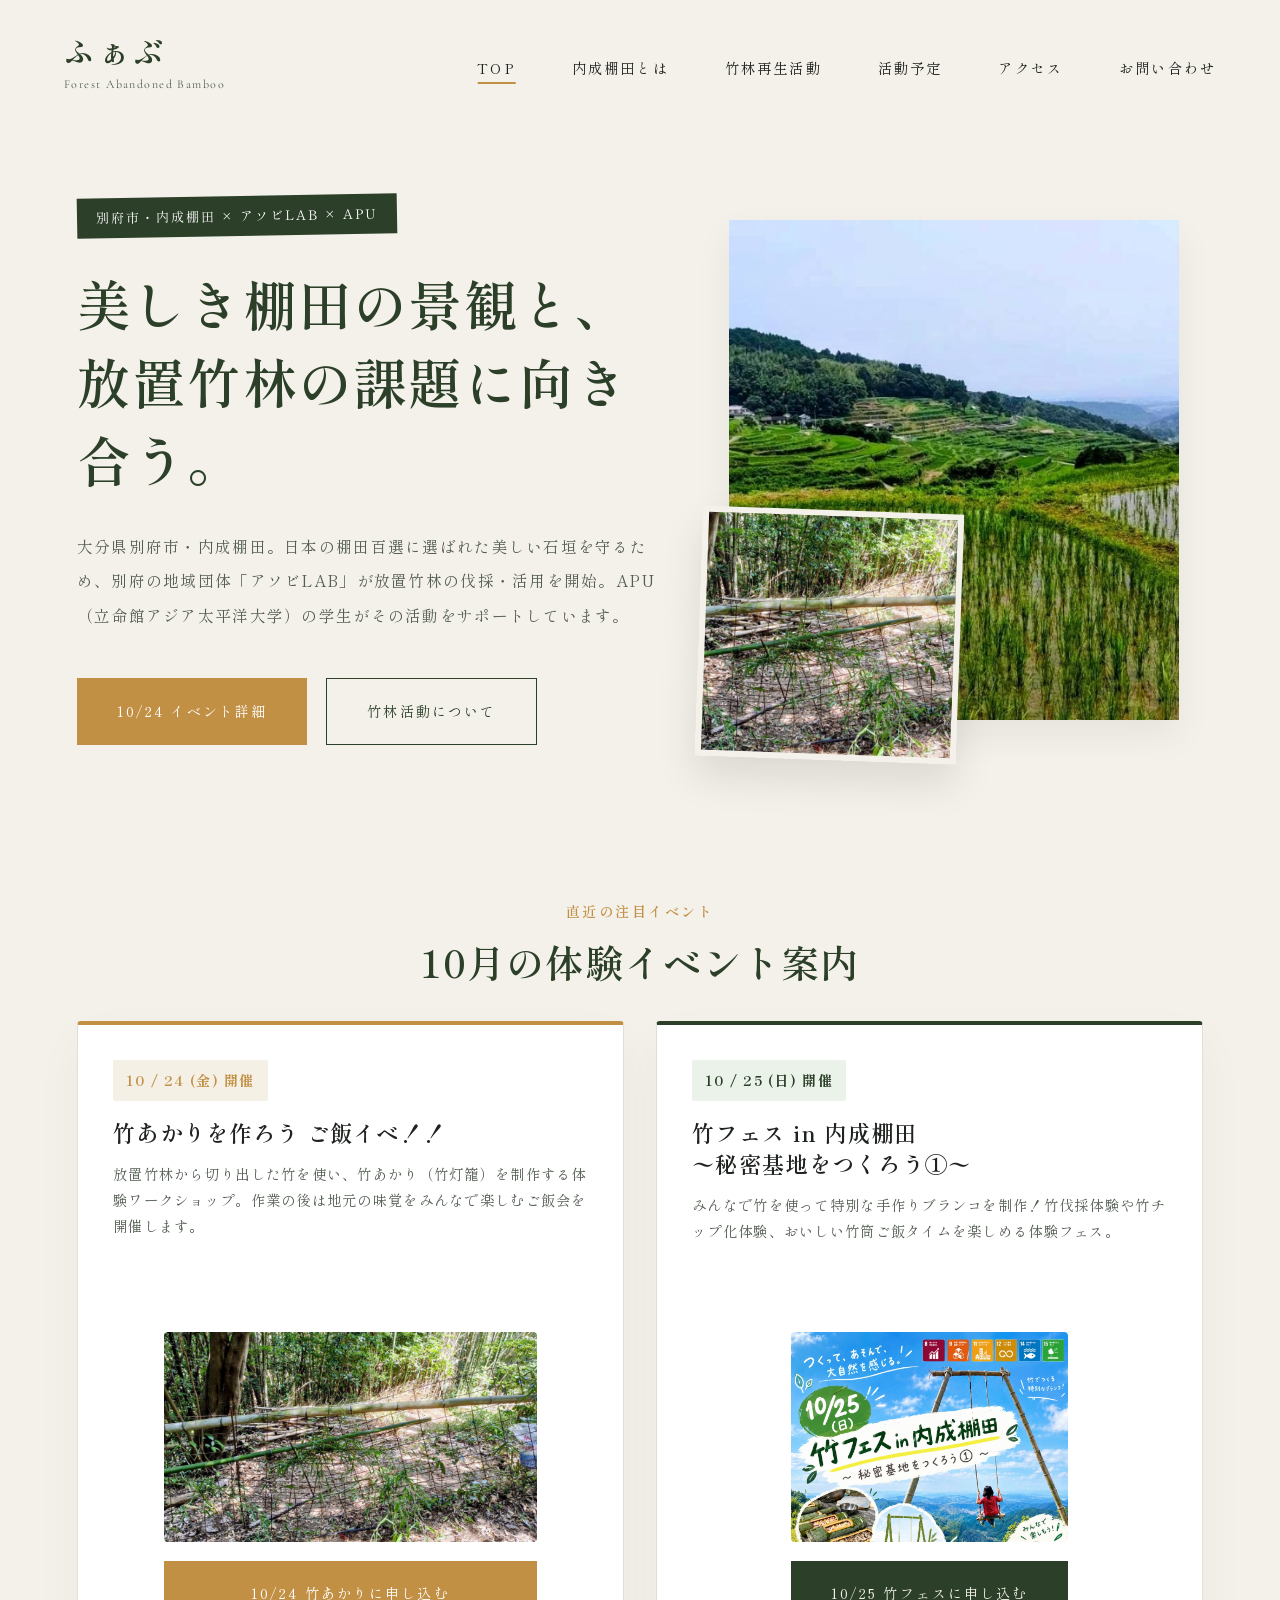
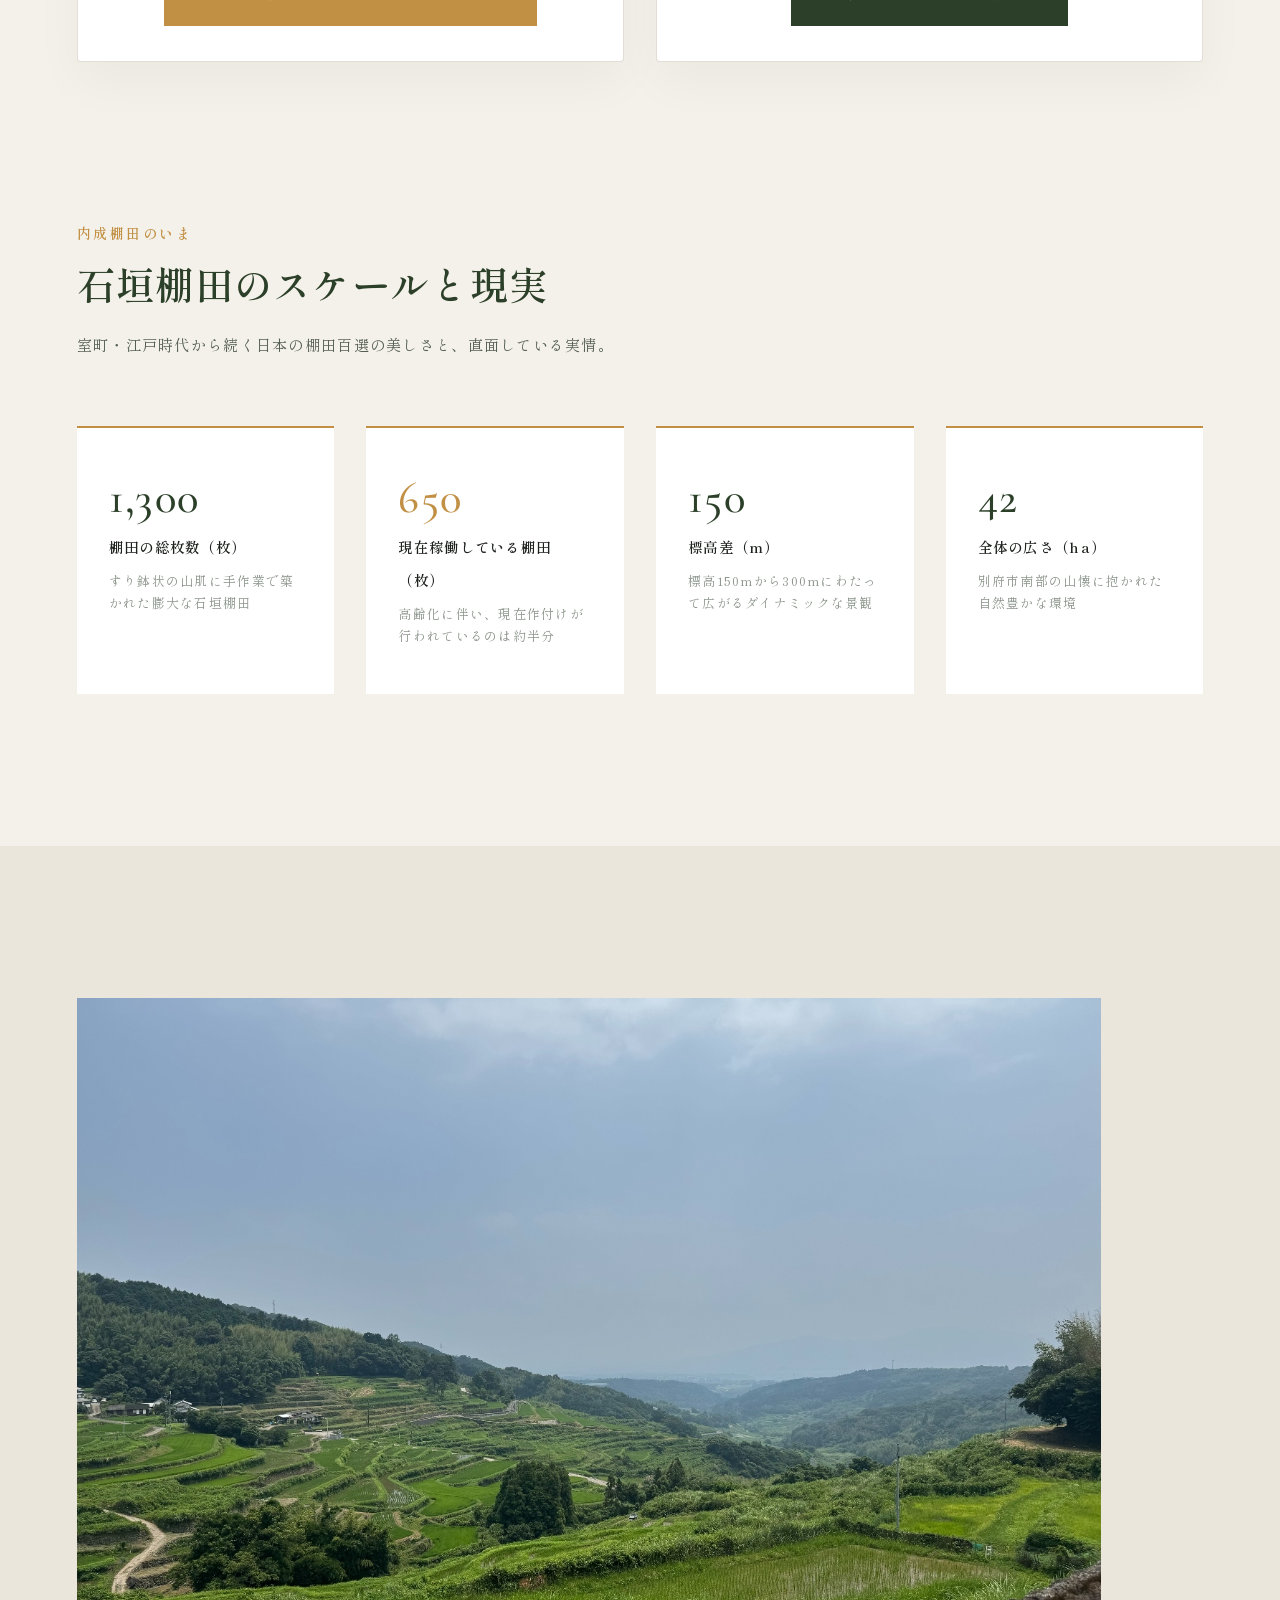
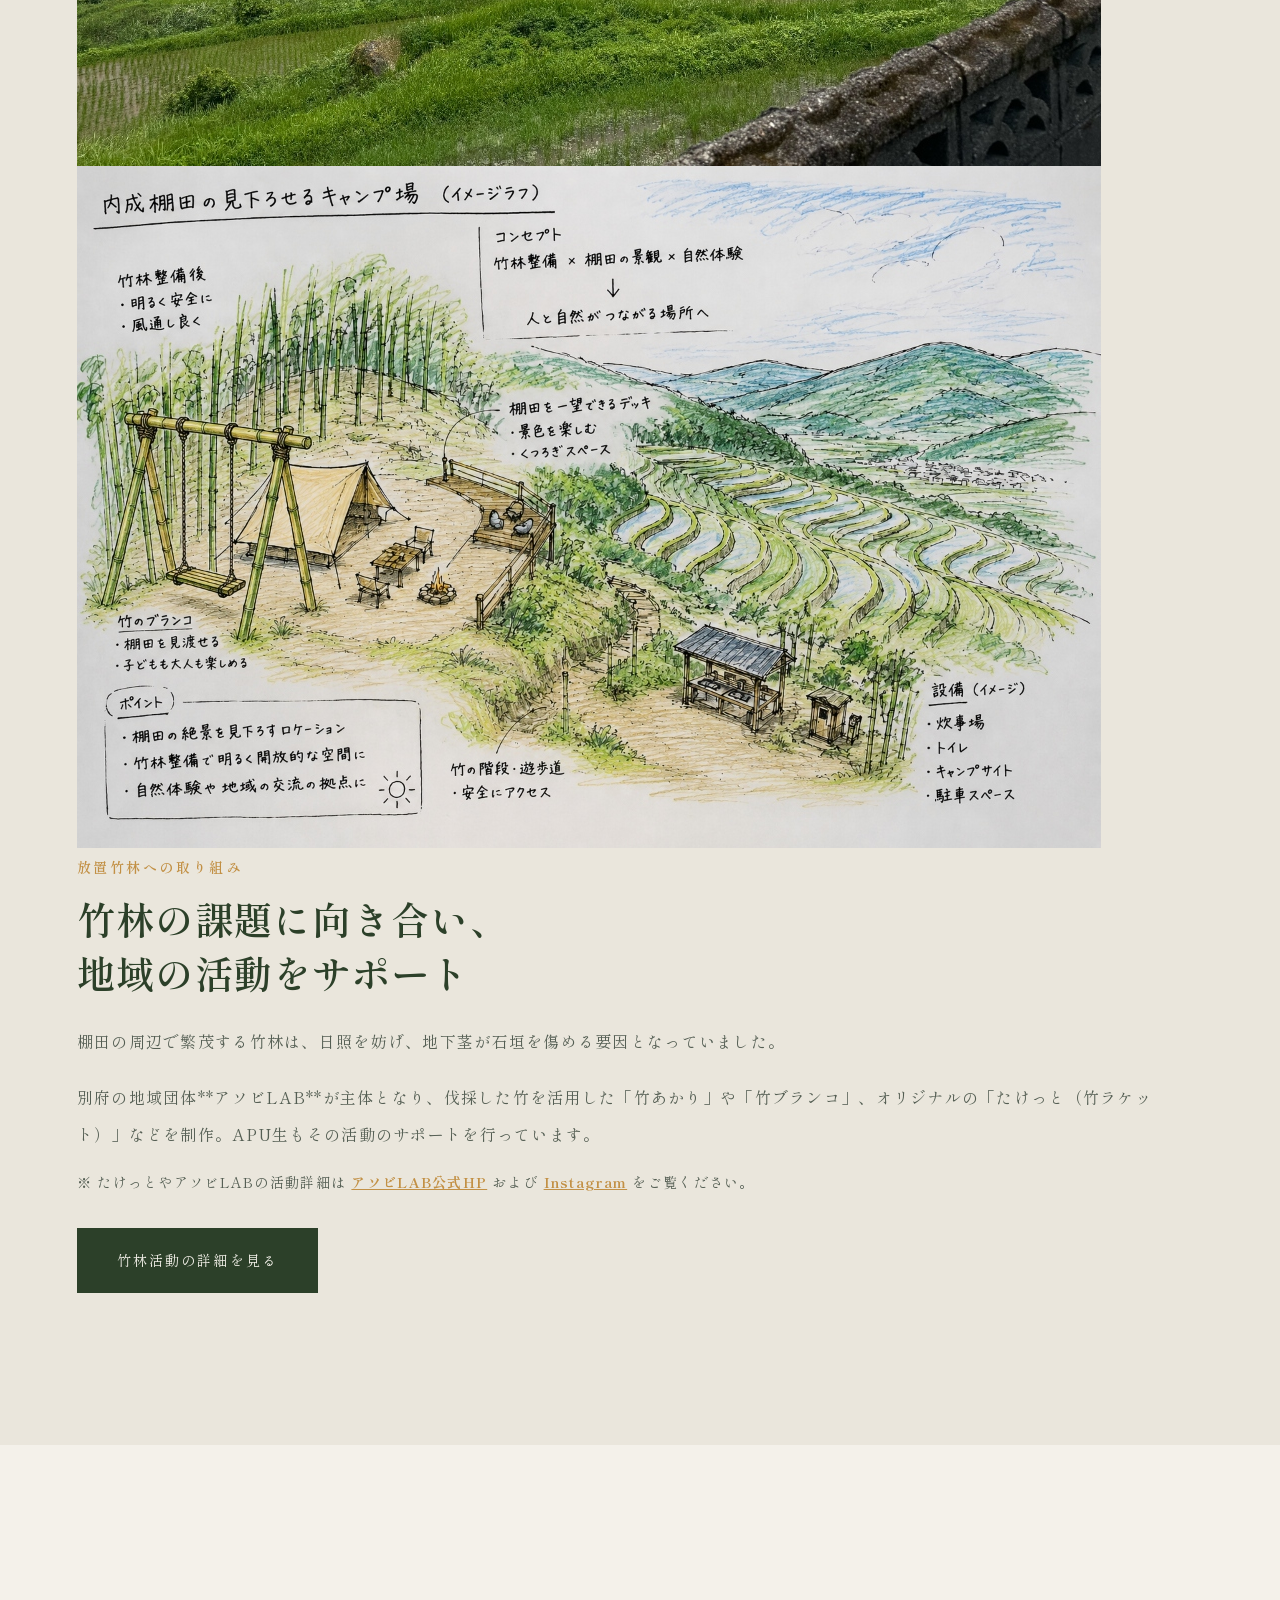
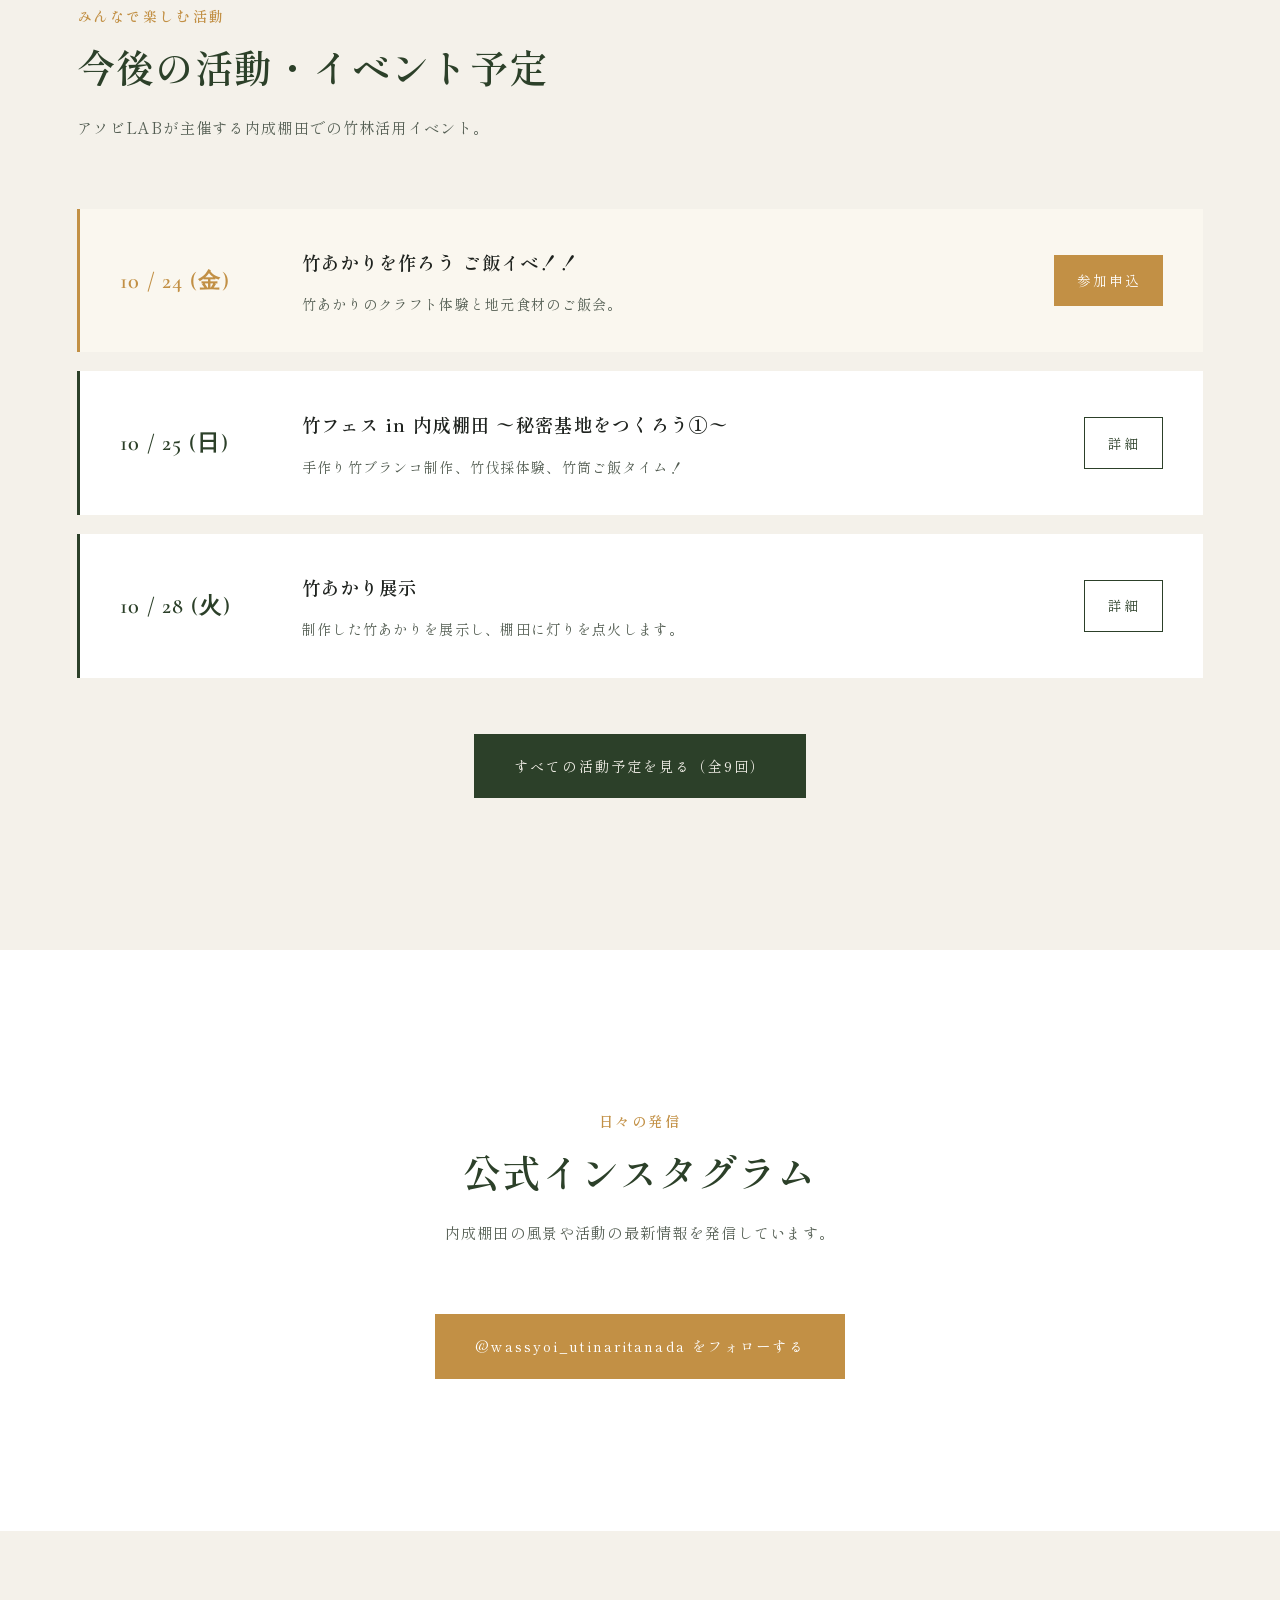
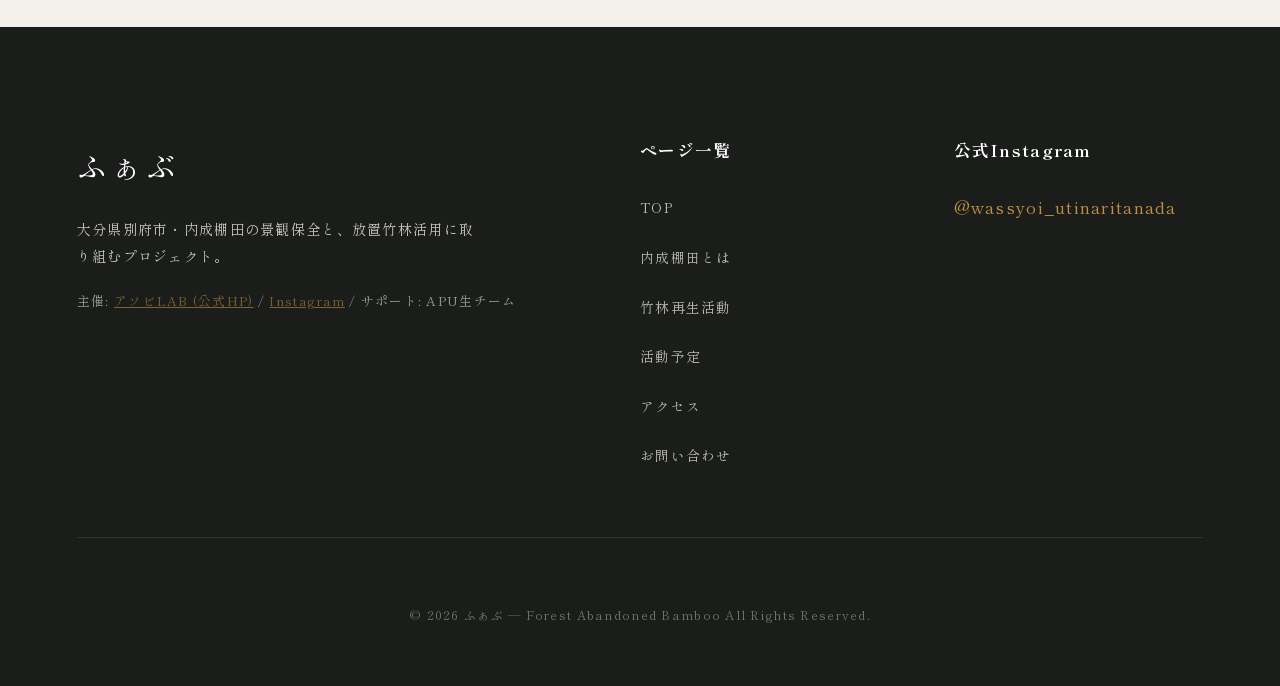
==== commit a8865199: "Add files via upload" ====
--- a/index.html
+++ b/index.html
@@ -42,7 +42,7 @@
     <div class="container">
       <div class="hero-grid">
         <div class="hero-text-block reveal-fade-up">
-          <span class="hero-tag-en">Beppu Uchinari Tanada Project</span>
+          <span class="craft-badge-label">別府市・内成棚田 × アソビLAB × APU</span>
           <h1 class="hero-heading">
             美しき棚田の景観と、<br>
             放置竹林の課題に向き合う。
@@ -57,30 +57,58 @@
         </div>
 
         <div class="reveal-fade-up delay-1">
-          <div class="hero-image-box reveal-mask-box">
-            <!-- 棚田の全景写真 -->
-            <img src="images/uchinari-1.jpg" alt="広大な水田が広がる内成棚田の景観">
-          </div>
-        </div>
-      </div>
-    </div>
-  </section>
-
-  <!-- Featured Notice Banner (10/24 Event) -->
-  <section class="container featured-event-banner reveal-fade-up">
-    <div class="banner-card">
-      <div>
-        <span class="banner-date-tag">Upcoming Event — 10 / 24 (Fri)</span>
-        <h2 class="banner-title">竹あかりを作ろう ご飯イベ！！</h2>
-        <p class="banner-desc">
-          放置竹林から切り出した竹を使い、竹あかり（竹灯籠）を制作する体験ワークショップ。作業の後は地元の味覚をみんなで楽しむご飯会を開催します。初心者やAPU生、地域の方々のご参加をお待ちしております。
-        </p>
-        <a href="#" class="btn-custom btn-gold" data-modal-target="modal-1024">参加お申し込み</a>
-      </div>
-      <div>
-        <!-- 実際のイベントポスター画像 -->
-        <img src="images/uchinari-6.jpg" alt="10/25 竹フェス in 内成棚田の案内ポスター" style="width: 100%; border-radius: 2px;">
-      </div>
+          <div class="hero-image-stack">
+            <img src="images/uchinari-tanada-view.jpg" alt="内成棚田の広大な全景写真" class="hero-img-primary">
+            <img src="images/uchinari-bamboo-work.jpg" alt="竹林整備作業の現場写真" class="hero-img-secondary">
+          </div>
+        </div>
+      </div>
+    </div>
+  </section>
+
+  <!-- Featured Notice Banner (10/24 & 10/25 Events Matched) -->
+  <section class="container featured-event-banner reveal-fade-up" style="margin-top: 4rem;">
+    <div style="margin-bottom: 2rem; text-align: center;">
+      <span class="natural-tag-label">直近の注目イベント</span>
+      <h2 class="section-main-title">10月の体験イベント案内</h2>
+    </div>
+    <div style="display: grid; grid-template-columns: repeat(auto-fit, minmax(320px, 1fr)); gap: 2rem;">
+      
+      <!-- 10/24 Event Card (竹あかり) -->
+      <div class="banner-card" style="display: flex; flex-direction: column; height: 100%; padding: 2.2rem; background: var(--color-bg-white); border-radius: 4px; border: 1px solid #E2DED5; border-top: 4px solid var(--color-accent-gold);">
+        <div style="flex: 1;">
+          <span class="banner-date-tag" style="display: inline-block; padding: 0.25rem 0.8rem; background: #F5F0E6; color: var(--color-accent-gold); font-weight: bold; font-size: 0.88rem; border-radius: 2px; margin-bottom: 1rem;">10 / 24 (金) 開催</span>
+          <h3 class="banner-title" style="font-size: 1.4rem; font-family: var(--font-serif-jp); margin-bottom: 0.8rem; color: var(--color-primary-dark);">竹あかりを作ろう ご飯イベ！！</h3>
+          <p class="banner-desc" style="font-size: 0.9rem; color: var(--color-text-sub); line-height: 1.8; margin-bottom: 1.5rem;">
+            放置竹林から切り出した竹を使い、竹あかり（竹灯籠）を制作する体験ワークショップ。作業の後は地元の味覚をみんなで楽しむご飯会を開催します。
+          </p>
+        </div>
+        <div style="margin-top: auto;">
+          <div style="margin-bottom: 1.2rem; overflow: hidden; border-radius: 4px; height: 210px;">
+            <img src="images/uchinari-bamboo-work.jpg" alt="10/24 竹あかり製作・竹林作業の様子" style="width: 100%; height: 100%; object-fit: cover;">
+          </div>
+          <a href="#" class="btn-custom btn-gold" style="width: 100%; text-align: center; box-sizing: border-box;" data-modal-target="modal-1024">10/24 竹あかりに申し込む</a>
+        </div>
+      </div>
+
+      <!-- 10/25 Event Card (竹フェス) -->
+      <div class="banner-card" style="display: flex; flex-direction: column; height: 100%; padding: 2.2rem; background: var(--color-bg-white); border-radius: 4px; border: 1px solid #E2DED5; border-top: 4px solid var(--color-accent-green);">
+        <div style="flex: 1;">
+          <span class="banner-date-tag" style="display: inline-block; padding: 0.25rem 0.8rem; background: #EBF2EA; color: var(--color-accent-green); font-weight: bold; font-size: 0.88rem; border-radius: 2px; margin-bottom: 1rem;">10 / 25 (日) 開催</span>
+          <h3 class="banner-title" style="font-size: 1.4rem; font-family: var(--font-serif-jp); margin-bottom: 0.8rem; color: var(--color-primary-dark);">竹フェス in 内成棚田<br>〜秘密基地をつくろう①〜</h3>
+          <p class="banner-desc" style="font-size: 0.9rem; color: var(--color-text-sub); line-height: 1.8; margin-bottom: 1.5rem;">
+            みんなで竹を使って特別な手作りブランコを制作！竹伐採体験や竹チップ化体験、おいしい竹筒ご飯タイムを楽しめる体験フェス。
+          </p>
+        </div>
+        <div style="margin-top: auto;">
+          <div style="margin-bottom: 1.2rem; overflow: hidden; border-radius: 4px; height: 210px;">
+            <!-- 10/25のフライヤーポスター画像 (10/25 (日) 竹フェス) -->
+            <img src="images/uchinari-6.jpg" alt="10/25 竹フェス in 内成棚田 チラシポスター" style="width: 100%; height: 100%; object-fit: cover; object-position: top center;">
+          </div>
+          <a href="#" class="btn-custom btn-primary-dark" style="width: 100%; text-align: center; box-sizing: border-box;" data-modal-target="modal-1024">10/25 竹フェスに申し込む</a>
+        </div>
+      </div>
+
     </div>
   </section>
 
@@ -88,9 +116,9 @@
   <section class="section-padding">
     <div class="container">
       <div class="section-header-wrap reveal-fade-up">
-        <span class="section-num-en">01 / Overview</span>
-        <h2 class="section-main-title">内成棚田の現状と数字</h2>
-        <p class="section-desc-lead">室町・江戸時代から続く石垣棚田のスケールと、私たちが直面している現実。</p>
+        <span class="natural-tag-label">内成棚田のいま</span>
+        <h2 class="section-main-title">石垣棚田のスケールと現実</h2>
+        <p class="section-desc-lead">室町・江戸時代から続く日本の棚田百選の美しさと、直面している実情。</p>
       </div>
 
       <div class="stats-flex-grid reveal-fade-up delay-1">
@@ -122,25 +150,24 @@
   </section>
 
   <!-- Concept Section -->
-  <section class="section-padding" style="background-color: #EFECE4;">
+  <section class="section-padding" style="background-color: var(--color-bg-subtle);">
     <div class="container">
       <div class="overlap-grid">
         <div class="overlap-image-wrapper reveal-fade-up">
-          <!-- 棚田パノラマ写真と手書き構想スケッチイラスト -->
-          <img src="images/uchinari-2.jpg" alt="内成棚田の見下ろすパノラマ絶景" class="overlap-img-main">
-          <img src="images/uchinari-4.jpg" alt="竹林整備と棚田の景観構想スケッチイラスト" class="overlap-img-sub">
+          <img src="images/uchinari-2.jpg" alt="内成棚田の絶景パノラマ写真" class="overlap-img-main">
+          <img src="images/uchinari-4.jpg" alt="竹林整備と棚田の構想スケッチイラスト" class="overlap-img-sub">
         </div>
 
         <div class="overlap-content reveal-fade-up delay-1">
-          <span class="section-num-en">02 / Partnership</span>
+          <span class="natural-tag-label">放置竹林への取り組み</span>
           <h2 class="section-main-title" style="margin-bottom: 1.5rem;">
-            放置竹林の課題に向き合い、<br>地域をサポートする
+            竹林の課題に向き合い、<br>地域の活動をサポート
           </h2>
           <p style="margin-bottom: 1.2rem; color: var(--color-text-sub);">
             棚田の周辺で繁茂する竹林は、日照を妨げ、地下茎が石垣を傷める要因となっていました。
           </p>
           <p style="margin-bottom: 1.8rem; color: var(--color-text-sub);">
-            別府の地域団体**アソビLAB**が主体となり、伐採した竹を活用した「竹あかり」や「竹ブランコ」、アソビLABオリジナルの「たけっと（竹ラケット）」などを制作。APU生もその活動のサポートを行っています。
+            別府の地域団体**アソビLAB**が主体となり、伐採した竹を活用した「竹あかり」や「竹ブランコ」、オリジナルの「たけっと（竹ラケット）」などを制作。APU生もその活動のサポートを行っています。<br><span style="display: inline-block; margin-top: 0.8rem; font-size: 0.88rem;">※ たけっとやアソビLABの活動詳細は <a href="https://asobi-lab.fun/" target="_blank" rel="noopener noreferrer" style="color: var(--color-accent-gold); font-weight: bold; text-decoration: underline;">アソビLAB公式HP</a> および <a href="https://www.instagram.com/asobilab.beppu/" target="_blank" rel="noopener noreferrer" style="color: var(--color-accent-gold); font-weight: bold; text-decoration: underline;">Instagram</a> をご覧ください。</span>
           </p>
           <a href="bamboo.html" class="btn-custom btn-primary-dark">竹林活動の詳細を見る</a>
         </div>
@@ -152,7 +179,7 @@
   <section class="section-padding">
     <div class="container">
       <div class="section-header-wrap reveal-fade-up">
-        <span class="section-num-en">03 / Schedule</span>
+        <span class="natural-tag-label">みんなで楽しむ活動</span>
         <h2 class="section-main-title">今後の活動・イベント予定</h2>
         <p class="section-desc-lead">アソビLABが主催する内成棚田での竹林活用イベント。</p>
       </div>
@@ -173,10 +200,10 @@
 
         <!-- 10/25 -->
         <div class="event-row-card">
-          <div class="event-date-badge">10 / 25 (土)</div>
+          <div class="event-date-badge" style="color: var(--color-accent-green);">10 / 25 (日)</div>
           <div>
-            <h3 class="event-title-main">ブランコを作ろう</h3>
-            <p class="event-desc-sub">伐採した竹を利用して手作りの竹ブランコを制作します。</p>
+            <h3 class="event-title-main">竹フェス in 内成棚田 〜秘密基地をつくろう①〜</h3>
+            <p class="event-desc-sub">手作り竹ブランコ制作、竹伐採体験、竹筒ご飯タイム！</p>
           </div>
           <div style="text-align: right;">
             <a href="events.html" class="btn-custom btn-outline" style="padding: 0.6rem 1.4rem; font-size: 0.85rem;">詳細</a>
@@ -207,7 +234,7 @@
   <section class="section-padding" style="background-color: var(--color-bg-white);">
     <div class="container text-center" style="text-align: center;">
       <div class="section-header-wrap reveal-fade-up">
-        <span class="section-num-en">Instagram</span>
+        <span class="natural-tag-label">日々の発信</span>
         <h2 class="section-main-title">公式インスタグラム</h2>
         <p class="section-desc-lead" style="margin: 1rem auto 0;">内成棚田の風景や活動の最新情報を発信しています。</p>
       </div>
@@ -220,12 +247,12 @@
     </div>
   </section>
 
-  <!-- Modal Dialog for 10/24 Event -->
+  <!-- Modal Dialog for Events -->
   <div class="modal-backdrop" id="modal-1024">
     <div class="modal-content-card">
       <button class="modal-close-button">&times;</button>
-      <span style="color: var(--color-accent-gold); font-family: var(--font-serif-en); font-size: 0.95rem;">Event Information</span>
-      <h3 style="font-size: 1.4rem; margin: 0.5rem 0 1rem; color: var(--color-accent-green);">10/24(金) 竹あかりを作ろう ご飯イベ！！</h3>
+      <span style="color: var(--color-accent-gold); font-family: var(--font-serif-jp); font-size: 0.95rem;">イベントお申し込み</span>
+      <h3 style="font-size: 1.4rem; margin: 0.5rem 0 1rem; color: var(--color-accent-green);">10/24(金)・10/25(土) 体験イベント</h3>
       <p style="font-size: 0.9rem; color: var(--color-text-sub); margin-bottom: 1.8rem; line-height: 2;">
         イベントへのご参加・お問合せは公式InstagramのDM、またはお問合せフォームより気軽にご連絡ください。
       </p>
@@ -249,10 +276,10 @@
           <p style="font-size: 0.88rem; opacity: 0.8; max-width: 400px; line-height: 1.9;">
             大分県別府市・内成棚田の景観保全と、放置竹林活用に取り組むプロジェクト。
           </p>
-          <p style="font-size: 0.8rem; opacity: 0.6; margin-top: 1rem;">主催: アソビLAB / サポート: APU生チーム</p>
+          <p style="font-size: 0.8rem; opacity: 0.6; margin-top: 1rem;">主催: <a href="https://asobi-lab.fun/" target="_blank" rel="noopener noreferrer" style="color: var(--color-accent-gold); text-decoration: underline;">アソビLAB (公式HP)</a> / <a href="https://www.instagram.com/asobilab.beppu/" target="_blank" rel="noopener noreferrer" style="color: var(--color-accent-gold); text-decoration: underline;">Instagram</a> / サポート: APU生チーム</p>
         </div>
         <div>
-          <h4 style="font-family: var(--font-serif-en); font-size: 1.05rem; color: #fff; margin-bottom: 1.2rem;">Navigation</h4>
+          <h4 style="font-family: var(--font-serif-jp); font-size: 1.05rem; color: #fff; margin-bottom: 1.2rem;">ページ一覧</h4>
           <ul class="footer-nav-list">
             <li><a href="index.html">TOP</a></li>
             <li><a href="about.html">内成棚田とは</a></li>
@@ -263,8 +290,8 @@
           </ul>
         </div>
         <div>
-          <h4 style="font-family: var(--font-serif-en); font-size: 1.05rem; color: #fff; margin-bottom: 1.2rem;">Official Instagram</h4>
-          <a href="https://www.instagram.com/wassyoi_utinaritanada/" target="_blank" rel="noopener noreferrer" style="color: var(--color-accent-gold); font-family: var(--font-serif-en); font-size: 1.1rem;">
+          <h4 style="font-family: var(--font-serif-jp); font-size: 1.05rem; color: #fff; margin-bottom: 1.2rem;">公式Instagram</h4>
+          <a href="https://www.instagram.com/wassyoi_utinaritanada/" target="_blank" rel="noopener noreferrer" style="color: var(--color-accent-gold); font-family: var(--font-serif-jp); font-size: 1.05rem;">
             @wassyoi_utinaritanada
           </a>
         </div>
--- a/css/style.css
+++ b/css/style.css
@@ -1,29 +1,29 @@
 /* ============================================
    ふぁぶ — Forest Abandoned Bamboo
-   Authentic Japanese Minimal Aesthetics
+   Craft & Asymmetric Modern Design System
+   Inspired by DOD, Kamiyama, & Musu-Sauna
    ============================================ */
 
-@import url('https://fonts.googleapis.com/css2?family=Cormorant+Garamond:ital,wght@0,300;0,400;0,500;1,400&family=Shippori+Mincho:wght@400;500;600;700&display=swap');
+@import url('https://fonts.googleapis.com/css2?family=Cormorant+Garamond:ital,wght@0,400;0,600;1,400&family=Shippori+Mincho:wght@400;500;600;700&display=swap');
 
 :root {
   --font-serif-jp: 'Shippori Mincho', serif;
   --font-serif-en: 'Cormorant Garamond', serif;
   
-  --color-bg-paper: #F5F2EC;
+  --color-bg-paper: #F4F1EA;
   --color-bg-white: #FFFFFF;
-  --color-bg-dark: #192018;
-  --color-bg-card: #FAF8F3;
-
-  --color-text-main: #222621;
-  --color-text-sub: #5C665A;
-  --color-text-muted: #949E92;
-  --color-text-light: #F5F2EC;
+  --color-bg-dark: #1A1D1A;
+  --color-bg-green: #243622;
+  --color-bg-subtle: #EAE6DC;
+
+  --color-text-main: #1F231F;
+  --color-text-sub: #545E53;
+  --color-text-muted: #8B948A;
+  --color-text-light: #F4F1EA;
   
-  --color-accent-gold: #9E804E;
+  --color-accent-gold: #C29045;
   --color-accent-green: #2C4029;
-
-  --border-subtle: rgba(34, 38, 33, 0.08);
-  --border-gold: rgba(158, 128, 78, 0.3);
+  --color-accent-craft: #D6C5A2;
 
   --transition-smooth: cubic-bezier(0.16, 1, 0.3, 1);
 }
@@ -46,17 +46,17 @@
 body {
   overflow-x: hidden;
   line-height: 2.3;
-  letter-spacing: 0.1em;
+  letter-spacing: 0.08em;
 }
 
 a {
   color: inherit;
   text-decoration: none;
-  transition: opacity 0.35s var(--transition-smooth);
+  transition: all 0.3s var(--transition-smooth);
 }
 
 a:hover {
-  opacity: 0.7;
+  opacity: 0.75;
 }
 
 img {
@@ -66,14 +66,14 @@
 }
 
 .container {
-  width: 86%;
-  max-width: 1140px;
+  width: 88%;
+  max-width: 1180px;
   margin: 0 auto;
   position: relative;
 }
 
 .section-padding {
-  padding: 9rem 0;
+  padding: 9.5rem 0;
 }
 
 @media (max-width: 768px) {
@@ -94,18 +94,18 @@
 }
 
 .site-header.scrolled {
-  background-color: rgba(245, 242, 236, 0.96);
-  backdrop-filter: blur(8px);
+  background-color: rgba(244, 241, 234, 0.96);
+  backdrop-filter: blur(10px);
   padding: 1.2rem 0;
-  border-bottom: 1px solid var(--border-subtle);
+  border-bottom: 1px solid rgba(31, 35, 31, 0.08);
 }
 
 .header-container {
   display: flex;
   align-items: center;
   justify-content: space-between;
-  width: 88%;
-  max-width: 1200px;
+  width: 90%;
+  max-width: 1240px;
   margin: 0 auto;
 }
 
@@ -116,8 +116,8 @@
 
 .logo-main {
   font-family: var(--font-serif-jp);
-  font-weight: 600;
-  font-size: 1.8rem;
+  font-weight: 700;
+  font-size: 1.9rem;
   letter-spacing: 0.15em;
   color: var(--color-accent-green);
   line-height: 1;
@@ -140,11 +140,11 @@
 
 .site-nav a {
   font-family: var(--font-serif-jp);
-  font-size: 0.88rem;
+  font-size: 0.9rem;
   letter-spacing: 0.15em;
   color: var(--color-text-main);
   position: relative;
-  padding-bottom: 0.3rem;
+  padding-bottom: 0.4rem;
 }
 
 .site-nav a::after {
@@ -154,7 +154,7 @@
   left: 50%;
   transform: translateX(-50%);
   width: 0;
-  height: 1px;
+  height: 2px;
   background-color: var(--color-accent-gold);
   transition: width 0.35s var(--transition-smooth);
 }
@@ -183,20 +183,21 @@
   background-color: var(--color-text-main);
 }
 
-/* Hero */
+/* Hero Section (DOD & Kamiyama Asymmetric Style) */
 .hero-wrapper {
   position: relative;
-  min-height: 90vh;
+  min-height: 92vh;
   display: flex;
   align-items: center;
   padding-top: 7rem;
   background-color: var(--color-bg-paper);
+  overflow: hidden;
 }
 
 .hero-grid {
   display: grid;
-  grid-template-columns: 1fr 1fr;
-  gap: 5.5rem;
+  grid-template-columns: 1.1fr 0.9fr;
+  gap: 4.5rem;
   align-items: center;
   width: 100%;
 }
@@ -208,66 +209,80 @@
   }
 }
 
-.hero-tag-en {
-  font-family: var(--font-serif-en);
-  font-size: 1.15rem;
-  font-style: italic;
-  letter-spacing: 0.2em;
-  color: var(--color-accent-gold);
-  margin-bottom: 1.5rem;
-  display: block;
+/* DOD-style Craft Badge */
+.craft-badge-label {
+  display: inline-block;
+  background-color: var(--color-accent-green);
+  color: #fff;
+  font-family: var(--font-serif-jp);
+  font-size: 0.82rem;
+  letter-spacing: 0.15em;
+  padding: 0.3rem 1.2rem;
+  margin-bottom: 1.8rem;
+  transform: rotate(-1deg);
 }
 
 .hero-heading {
-  font-size: clamp(2rem, 3.8vw, 3.2rem);
-  font-weight: 500;
-  line-height: 1.5;
-  color: var(--color-accent-green);
-  margin-bottom: 2.2rem;
+  font-size: clamp(2.2rem, 4.2vw, 3.6rem);
+  font-weight: 600;
+  line-height: 1.45;
+  color: var(--color-accent-green);
+  margin-bottom: 2rem;
 }
 
 .hero-lead {
-  font-size: 0.95rem;
+  font-size: 0.98rem;
   color: var(--color-text-sub);
   margin-bottom: 2.8rem;
   line-height: 2.2;
 }
 
-.hero-image-box {
+/* Image Stack Overlap */
+.hero-image-stack {
   position: relative;
   width: 100%;
-  height: 520px;
-  overflow: hidden;
+}
+
+.hero-img-primary {
+  width: 95%;
+  height: 500px;
+  object-fit: cover;
+  box-shadow: 0 15px 35px rgba(0,0,0,0.06);
+}
+
+.hero-img-secondary {
+  position: absolute;
+  bottom: -40px;
+  left: -30px;
+  width: 55%;
+  height: 250px;
+  object-fit: cover;
+  border: 6px solid var(--color-bg-paper);
+  box-shadow: 0 20px 40px rgba(0,0,0,0.1);
+  transform: rotate(2deg);
 }
 
 @media (max-width: 768px) {
-  .hero-image-box {
-    height: 360px;
-  }
-}
-
-.hero-image-box img {
-  width: 100%;
-  height: 100%;
-  object-fit: cover;
-  transition: transform 1.6s var(--transition-smooth);
-}
-
-/* Banner */
+  .hero-img-primary { width: 100%; height: 340px; }
+  .hero-img-secondary { display: none; }
+}
+
+/* Featured Event Banner (10/24 Event) */
 .featured-event-banner {
-  margin-top: -1.5rem;
+  margin-top: 3rem;
   position: relative;
   z-index: 10;
 }
 
 .banner-card {
   background-color: var(--color-bg-white);
-  border: 1px solid var(--border-subtle);
   padding: 4rem;
   display: grid;
-  grid-template-columns: 1.2fr 0.8fr;
+  grid-template-columns: 1.1fr 0.9fr;
   gap: 4rem;
   align-items: center;
+  border-top: 3px solid var(--color-accent-gold);
+  box-shadow: 0 20px 50px rgba(0,0,0,0.04);
 }
 
 @media (max-width: 992px) {
@@ -278,102 +293,51 @@
   }
 }
 
-.banner-date-tag {
-  display: inline-block;
-  border-bottom: 1px solid var(--color-accent-gold);
-  color: var(--color-accent-gold);
-  font-family: var(--font-serif-en);
-  font-size: 1.05rem;
-  letter-spacing: 0.2em;
+.banner-title {
+  font-size: clamp(1.5rem, 2.5vw, 2.1rem);
+  font-weight: 600;
+  color: var(--color-accent-green);
+  line-height: 1.4;
   margin-bottom: 1.2rem;
-  padding-bottom: 0.2rem;
-}
-
-.banner-title {
-  font-size: clamp(1.4rem, 2.4vw, 2rem);
-  font-weight: 500;
-  color: var(--color-accent-green);
-  line-height: 1.45;
-  margin-bottom: 1.2rem;
 }
 
 .banner-desc {
-  font-size: 0.9rem;
+  font-size: 0.92rem;
   color: var(--color-text-sub);
   line-height: 2.1;
   margin-bottom: 2rem;
 }
 
-/* Headings */
+/* Section Headings (Natural Japanese) */
 .section-header-wrap {
-  margin-bottom: 4.5rem;
-}
-
-.section-num-en {
-  font-family: var(--font-serif-en);
-  font-size: 1.15rem;
-  font-style: italic;
-  letter-spacing: 0.2em;
+  margin-bottom: 4rem;
+}
+
+.natural-tag-label {
+  display: inline-block;
+  font-family: var(--font-serif-jp);
+  font-size: 0.88rem;
   color: var(--color-accent-gold);
-  display: block;
-  margin-bottom: 0.4rem;
+  letter-spacing: 0.18em;
+  margin-bottom: 0.5rem;
+  font-weight: 600;
 }
 
 .section-main-title {
-  font-size: clamp(1.8rem, 2.8vw, 2.5rem);
-  font-weight: 500;
+  font-size: clamp(1.9rem, 3vw, 2.6rem);
+  font-weight: 600;
   color: var(--color-accent-green);
   line-height: 1.4;
 }
 
 .section-desc-lead {
-  font-size: 0.92rem;
+  font-size: 0.95rem;
   color: var(--color-text-sub);
   margin-top: 1rem;
-  max-width: 600px;
-}
-
-/* Overlap Grid */
-.overlap-grid {
-  display: grid;
-  grid-template-columns: 1fr 1fr;
-  gap: 5.5rem;
-  align-items: center;
-}
-
-@media (max-width: 992px) {
-  .overlap-grid {
-    grid-template-columns: 1fr;
-    gap: 3rem;
-  }
-}
-
-.overlap-image-wrapper {
-  position: relative;
-}
-
-.overlap-img-main {
-  width: 90%;
-  height: 450px;
-  object-fit: cover;
-}
-
-.overlap-img-sub {
-  position: absolute;
-  bottom: -35px;
-  right: 0;
-  width: 55%;
-  height: 260px;
-  object-fit: cover;
-  border: 6px solid var(--color-bg-paper);
-}
-
-@media (max-width: 768px) {
-  .overlap-img-main { width: 100%; height: 290px; }
-  .overlap-img-sub { display: none; }
-}
-
-/* Stats */
+  max-width: 620px;
+}
+
+/* Stats Display */
 .stats-flex-grid {
   display: grid;
   grid-template-columns: repeat(4, 1fr);
@@ -396,32 +360,32 @@
 .stat-item-card {
   background-color: var(--color-bg-white);
   padding: 3rem 2rem;
-  border-top: 1px solid var(--border-gold);
+  border-top: 2px solid var(--color-accent-gold);
 }
 
 .stat-val {
   font-family: var(--font-serif-en);
-  font-size: clamp(2.4rem, 3.2vw, 3.2rem);
-  font-weight: 400;
+  font-size: clamp(2.6rem, 3.5vw, 3.6rem);
+  font-weight: 500;
   color: var(--color-accent-green);
   line-height: 1;
   margin-bottom: 0.6rem;
 }
 
 .stat-lbl {
-  font-size: 0.88rem;
-  font-weight: 500;
+  font-size: 0.9rem;
+  font-weight: 600;
   color: var(--color-text-main);
   margin-bottom: 0.4rem;
 }
 
 .stat-sub-text {
-  font-size: 0.78rem;
+  font-size: 0.8rem;
   color: var(--color-text-muted);
   line-height: 1.7;
 }
 
-/* Events */
+/* Schedule List */
 .events-clean-list {
   display: flex;
   flex-direction: column;
@@ -435,8 +399,8 @@
   grid-template-columns: 150px 1fr 160px;
   gap: 2rem;
   align-items: center;
-  border-left: 2px solid var(--color-accent-green);
-  transition: all 0.3s var(--transition-smooth);
+  border-left: 3px solid var(--color-accent-green);
+  transition: transform 0.3s var(--transition-smooth);
 }
 
 @media (max-width: 768px) {
@@ -449,13 +413,13 @@
 
 .event-row-card.highlight-row {
   border-left-color: var(--color-accent-gold);
-  background-color: #FAF8F2;
+  background-color: #FAF7EF;
 }
 
 .event-date-badge {
   font-family: var(--font-serif-en);
-  font-size: 1.35rem;
-  font-weight: 400;
+  font-size: 1.4rem;
+  font-weight: 600;
   color: var(--color-accent-green);
 }
 
@@ -464,18 +428,18 @@
 }
 
 .event-title-main {
-  font-size: 1.1rem;
-  font-weight: 400;
+  font-size: 1.15rem;
+  font-weight: 600;
   color: var(--color-text-main);
   margin-bottom: 0.3rem;
 }
 
 .event-desc-sub {
-  font-size: 0.86rem;
+  font-size: 0.88rem;
   color: var(--color-text-sub);
 }
 
-/* Buttons */
+/* Custom Buttons */
 .btn-custom {
   display: inline-flex;
   align-items: center;
@@ -483,7 +447,7 @@
   font-family: var(--font-serif-jp);
   font-size: 0.88rem;
   letter-spacing: 0.15em;
-  padding: 1rem 2.4rem;
+  padding: 1rem 2.5rem;
   transition: all 0.35s var(--transition-smooth);
   cursor: pointer;
   border: none;
@@ -504,7 +468,7 @@
 }
 
 .btn-gold:hover {
-  background-color: #886c3f;
+  background-color: #a37532;
 }
 
 .btn-outline {
@@ -531,7 +495,7 @@
   grid-template-columns: 2fr 1fr 1fr;
   gap: 4rem;
   margin-bottom: 4rem;
-  border-bottom: 1px solid var(--border-dark-subtle);
+  border-bottom: 1px solid rgba(244, 241, 234, 0.1);
   padding-bottom: 4rem;
 }
 
@@ -544,7 +508,7 @@
 
 .footer-brand {
   font-family: var(--font-serif-jp);
-  font-size: 1.8rem;
+  font-size: 1.9rem;
   letter-spacing: 0.15em;
   color: #fff;
   margin-bottom: 1rem;
